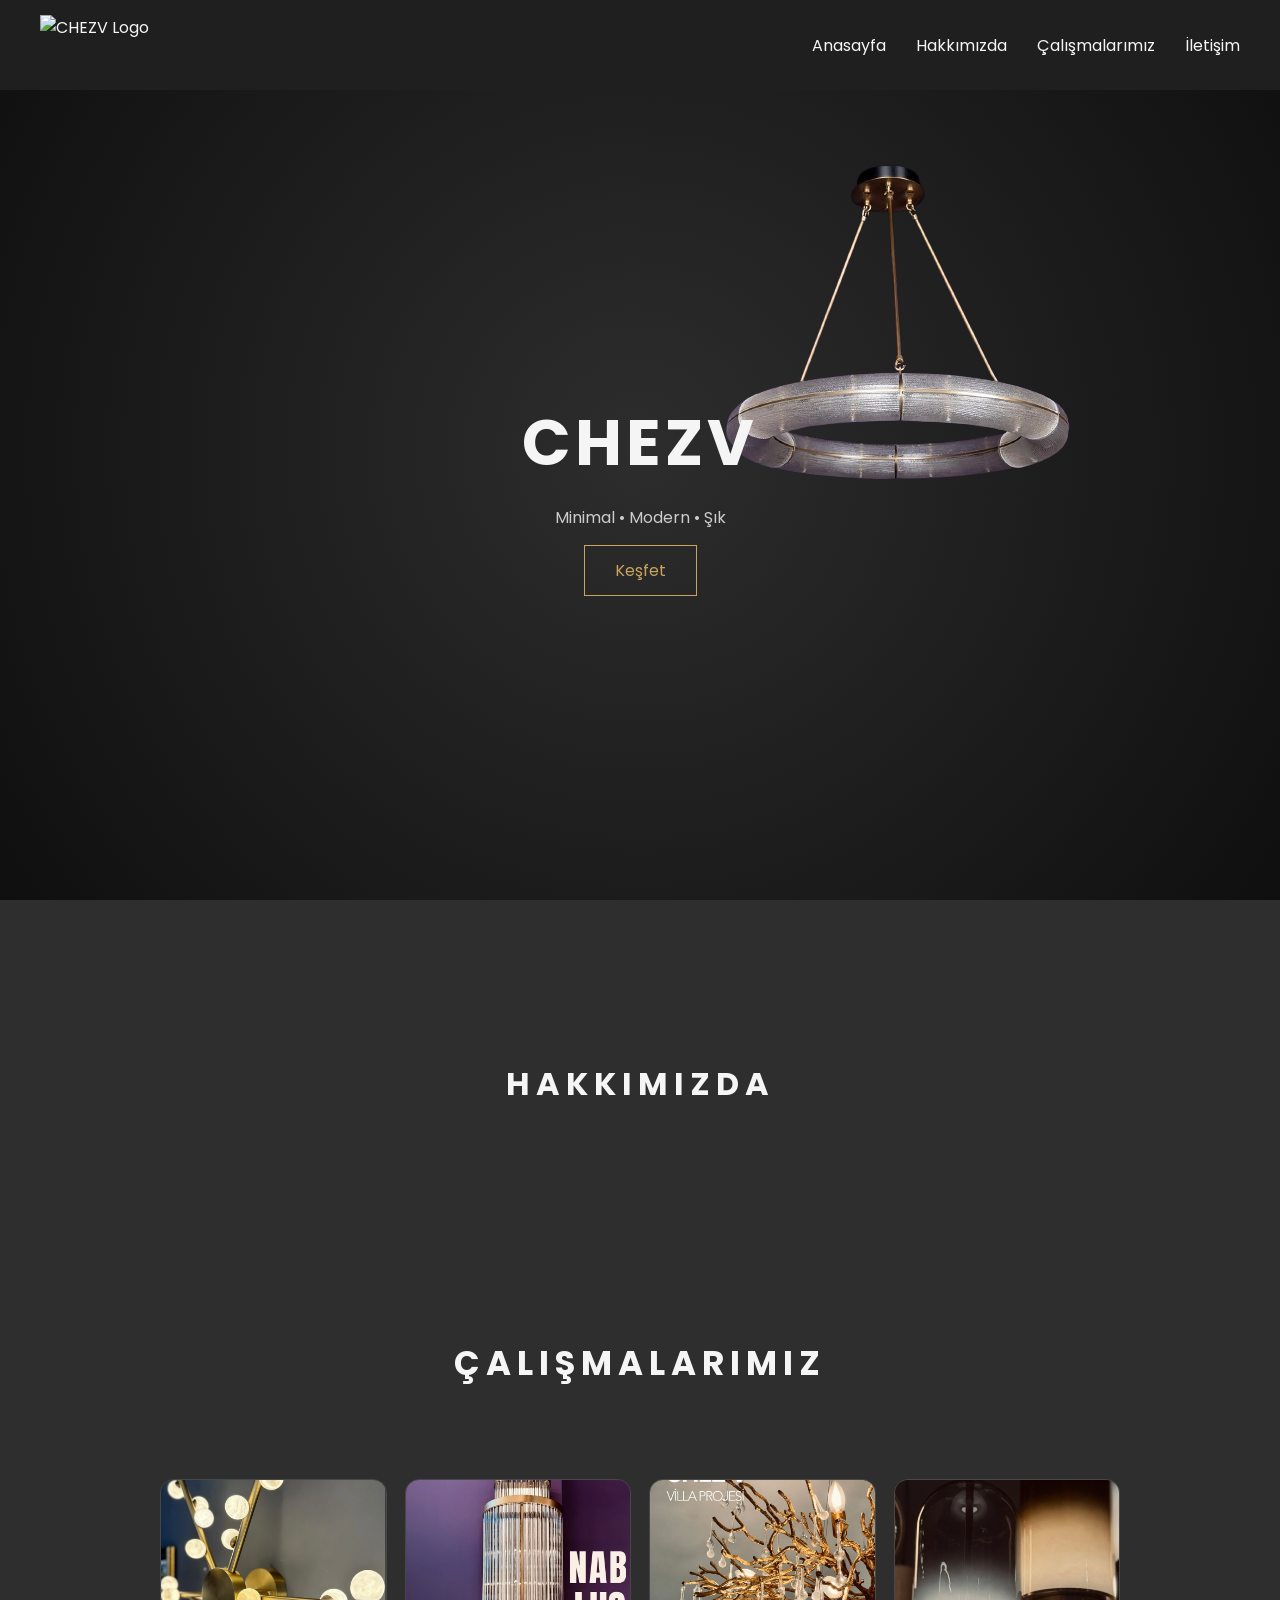
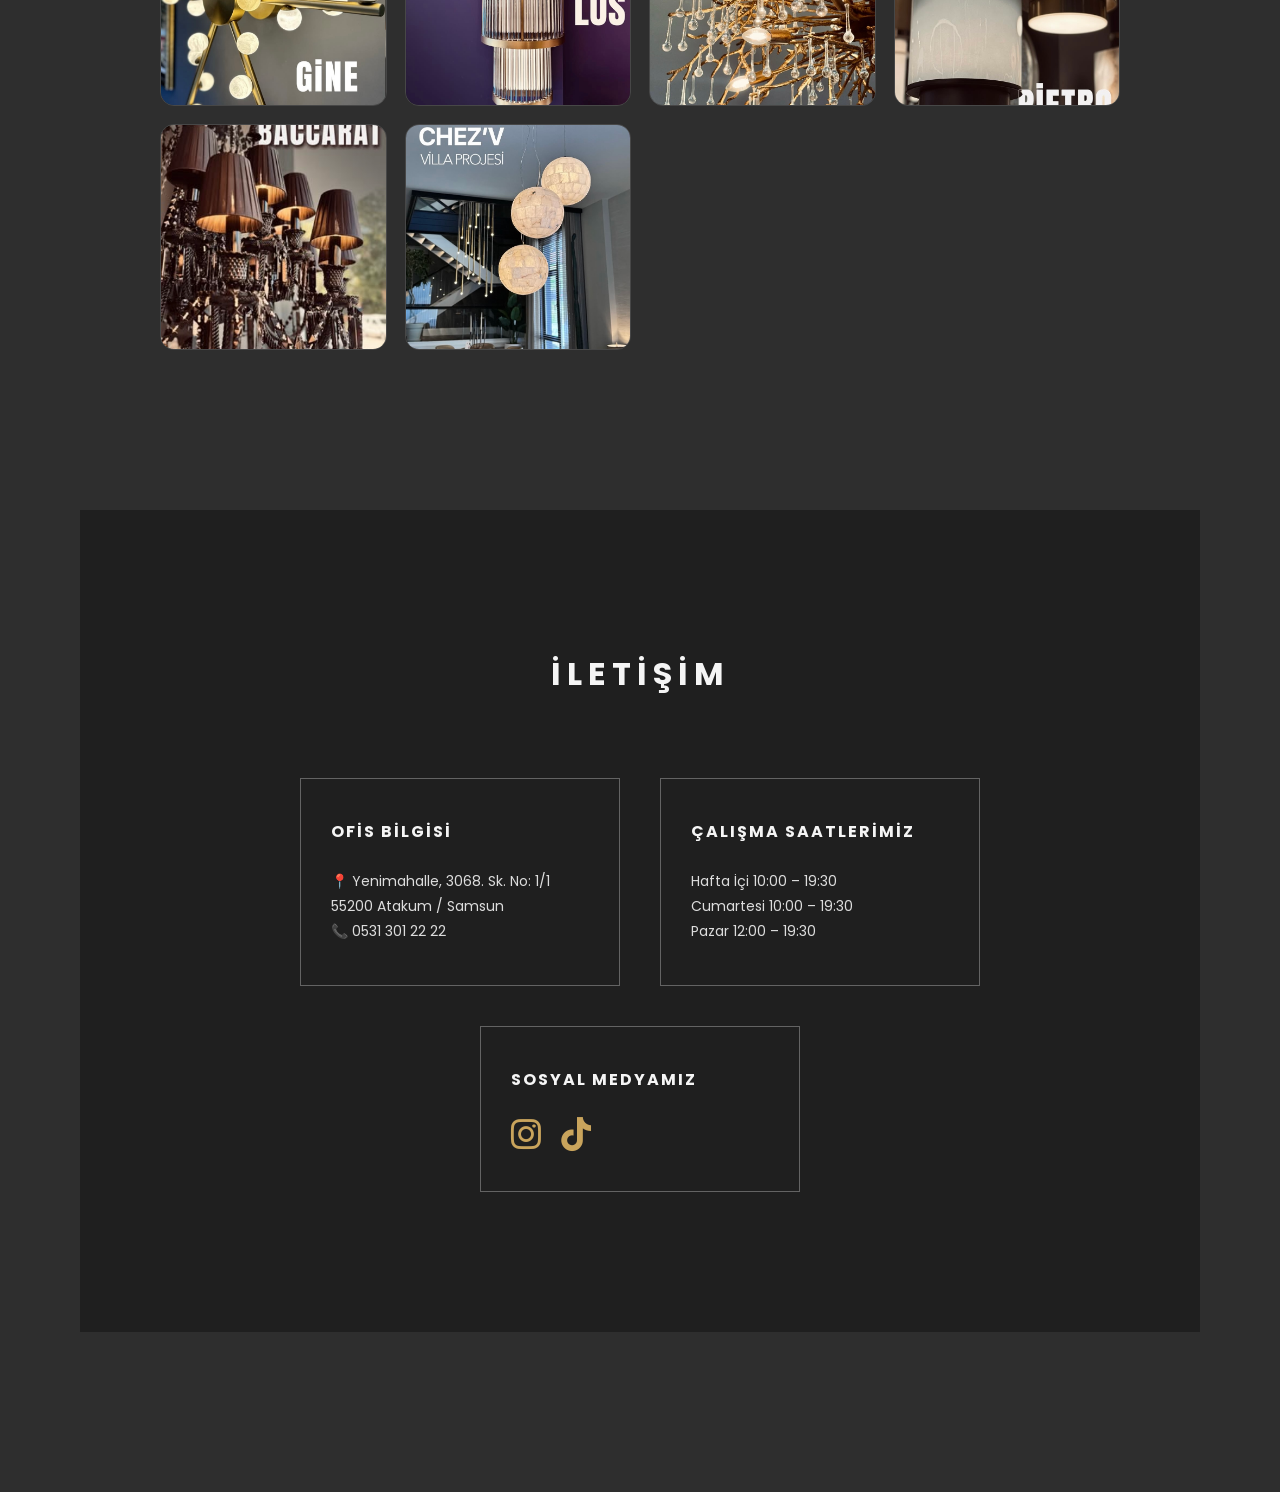
==== index.html @ 944dee90 "Update index.html" ====
<!DOCTYPE html>
<html lang="tr">
<head>
  <meta charset="UTF-8">
  <title>CHEZV</title>
  <meta name="viewport" content="width=device-width, initial-scale=1.0">

  <!-- Font -->
  <link href="https://fonts.googleapis.com/css2?family=Poppins:wght@300;400;600&display=swap" rel="stylesheet">

  <!-- Font Awesome -->
  <link rel="stylesheet"
        href="https://cdnjs.cloudflare.com/ajax/libs/font-awesome/6.5.1/css/all.min.css">

  <!-- CSS -->
 <link rel="stylesheet" href="style.css?v=200">
</head>

<body>

<!-- ✨ PARILTI -->
<div class="sparkles">
  <span></span><span></span><span></span><span></span><span></span>
</div>

<!-- HEADER -->
<header class="header">
  <img src="logo.png" alt="CHEZV Logo" class="logo">

  <nav class="menu">
    <a href="#home">Anasayfa</a>
    <a href="#about">Hakkımızda</a>
    <a href="#products">Çalışmalarımız</a>
    <a href="#contact">İletişim</a>
  </nav>
</header>

<!-- HERO / HOME -->
<section id="home" class="hero">

 
<!-- ✅ AVİZE (SALLANAN) -->
<div class="chandelier-group">

  <div class="hang main">
    <img src="images/avize.png" class="chandelier" alt="Avize Orta">
  </div>

  <div class="hang left">
    <img src="images/avize-sol.png" class="chandelier" alt="Avize Sol">
  </div>

  <div class="hang right">
    <img src="images/avize-sag.png" class="chandelier" alt="Avize Sağ">
  </div>

</div>
  <h1>CHEZV</h1>
  <p>Minimal • Modern • Şık</p>
  <a href="#products" class="btn">Keşfet</a>

</section>

<!-- HAKKIMIZDA -->
<section id="about" class="about-video">
  <h2 class="about-title">HAKKIMIZDA</h2>



<!-- ÇALIŞMALARIMIZ -->
<section id="products" class="products-area">
  <h2 class="products-title">ÇALIŞMALARIMIZ</h2>

  <div class="products-grid">
    <div class="product-item"><img src="images/calısma1.png" alt="Çalışma 1" loading="lazy"></div>
    <div class="product-item"><img src="images/calısma2.png" alt="Çalışma 2" loading="lazy"></div>
    <div class="product-item"><img src="images/calısma3.png" alt="Çalışma 3" loading="lazy"></div>
    <div class="product-item"><img src="images/calısma4.png" alt="Çalışma 4" loading="lazy"></div>
    <div class="product-item"><img src="images/calısma5.png" alt="Çalışma 5" loading="lazy"></div>
    <div class="product-item"><img src="images/calısma6.png" alt="Çalışma 6" loading="lazy"></div>
  </div>
</section>

<!-- LIGHTBOX -->
<div class="lightbox" id="lightbox">
  <span class="lightbox-close">&times;</span>
  <img class="lightbox-img" id="lightboxImg" alt="">
</div>

<!-- İLETİŞİM -->
<section id="contact" class="contact-area">
  <h2 class="contact-title">İLETİŞİM</h2>

  <div class="contact-cards">

    <div class="contact-card">
      <h3>OFİS BİLGİSİ</h3>
      <p>📍 Yenimahalle, 3068. Sk. No: 1/1<br>55200 Atakum / Samsun</p>
      <p>📞 0531 301 22 22</p>
    </div>

    <div class="contact-card">
      <h3>ÇALIŞMA SAATLERİMİZ</h3>
      <p>Hafta İçi 10:00 – 19:30</p>
      <p>Cumartesi 10:00 – 19:30</p>
      <p>Pazar 12:00 – 19:30</p>
    </div>

    <div class="contact-card">
      <h3>SOSYAL MEDYAMIZ</h3>
      <div class="contact-social">
        <i class="fa-brands fa-instagram"></i>
        <i class="fa-brands fa-tiktok"></i>
      </div>
    </div>

  </div>
</section>

<!-- JS -->
<script>
  // Video hover ile ses aç/kapat
  const video = document.getElementById('aboutVideo');
  video.addEventListener('mouseenter', () => video.muted = false);
  video.addEventListener('mouseleave', () => video.muted = true);

  // Lightbox
  const items = document.querySelectorAll('.product-item img');
  const lightbox = document.getElementById('lightbox');
  const lightboxImg = document.getElementById('lightboxImg');
  const closeBtn = document.querySelector('.lightbox-close');

  items.forEach(img => {
    img.addEventListener('click', () => {
      lightbox.classList.add('active');
      lightboxImg.src = img.src;
      lightboxImg.alt = img.alt || "Görsel";
    });
  });

  closeBtn.addEventListener('click', () => {
    lightbox.classList.remove('active');
  });

  // Dışarı tıklayınca kapat
  lightbox.addEventListener('click', (e) => {
    if (e.target === lightbox) lightbox.classList.remove('active');
  });

  // ESC ile kapat
  document.addEventListener('keydown', (e) => {
    if (e.key === 'Escape') lightbox.classList.remove('active');
  });
</script>

</body>
</html>
---- style.css ----
:root{
  --bg:#2e2e2e;
  --bg-dark:#1f1f1f;
  --text:#f5f5f5;
  --gold:#c9a45c;
}

*{
  margin:0;
  padding:0;
  box-sizing:border-box;
  font-family:'Poppins',sans-serif;
}

html,body{
  background:var(--bg);
  color:var(--text);
  overflow-x:hidden;
}

/* ================= HEADER ================= */
header.header{
  position:fixed;
  top:0;
  left:0;
  width:100%;
  height:90px;
  background:var(--bg-dark);
  display:flex;
  align-items:center;
  justify-content:space-between;
  padding:0 40px;
  z-index:1000;
}

/* ✅ LOGO (hem PC hem mobil) */
header.header > img.logo{
  height:60px;         /* PC logo büyük */
  width:auto;
  display:block;
  object-fit:contain;
  flex:0 0 auto;
}

/* ✅ MENU */
header.header > nav.menu{
  display:flex;
  align-items:center;
  gap:30px;            /* SAKIN 300 yapma */
  flex-wrap:nowrap;
  white-space:nowrap;
  flex:1 1 auto;
  justify-content:flex-end;
  min-width:0;         /* kırpılmayı bitirir */
}

header.header > nav.menu a{
  color:var(--text);
  text-decoration:none;
  font-size:16px;
  white-space:nowrap;
}

header.header > nav.menu a:hover{ color:var(--gold); }

/* ================= HERO ================= */
section.hero{
  position:relative;
  height:100vh;
  padding-top:90px; /* header boşluğu */
  display:flex;
  flex-direction:column;
  align-items:center;
  justify-content:center;
  text-align:center;
  background:radial-gradient(circle,#2d2d2d 0%,#0f0f0f 100%);
  overflow:hidden;
  width:100%;
}

section.hero h1{
  font-size:64px;      /* ✅ dev E yok */
  letter-spacing:4px;
  position:relative;
  z-index:5;
}

section.hero p{
  margin:15px 0;
  color:#ccc;
  position:relative;
  z-index:5;
}

.btn{
  border:1px solid var(--gold);
  color:var(--gold);
  padding:12px 30px;
  text-decoration:none;
  transition:.3s;
  display:inline-block;
  position:relative;
  z-index:5;
}

.btn:hover{
  background:var(--gold);
  color:#000;
}

/* ================= AVİZE ================= */
/* GRUP */
.chandelier-group{
  position: absolute;
  top: 60px;
  left: 0;
  width: 100%;
  height: 300px;
  pointer-events: none;
  z-index: 2;
}

/* ORTAK */
.chandelier{
  position: absolute;
  top: 0;
  transform-origin: top center;
  animation: swing 6s ease-in-out infinite;
}

/* ORTA */
.chandelier.main{
  left: 50%;
  transform: translateX(-50%);
  width: clamp(180px, 32vw, 320px);
}

/* SOL */
.chandelier.left{
  left: 10%;
  width: clamp(120px, 22vw, 200px);
  animation-duration: 7s;
  opacity: 0.85;
}

/* SAĞ */
.chandelier.right{
  right: 10%;
  width: clamp(120px, 22vw, 200px);
  animation-duration: 7.5s;
  opacity: 0.85;
}

@keyframes swing{
  0%{ transform: rotate(-1.2deg); }
  50%{ transform: rotate(1.2deg); }
  100%{ transform: rotate(-1.2deg); }
}
/* ================= SPARKLES ================= */
.sparkles{
  position:fixed;
  inset:0;
  pointer-events:none;
  z-index:2;
  width:100%;
}

.sparkles span{
  position:absolute;
  width:8px;
  height:8px;
  background:radial-gradient(circle,#ffd98a 0%,#c9a45c 60%,transparent 70%);
  border-radius:50%;
  box-shadow:0 0 20px rgba(201,164,92,0.8);
  animation:sparkle 4s infinite ease-in-out;
  opacity:0;
}

.sparkles span:nth-child(1){ top:20%; left:15%; }
.sparkles span:nth-child(2){ top:40%; left:70%; animation-delay:1s; }
.sparkles span:nth-child(3){ top:70%; left:30%; animation-delay:2s; }
.sparkles span:nth-child(4){ top:60%; left:85%; animation-delay:3s; }
.sparkles span:nth-child(5){ top:25%; left:50%; animation-delay:4s; }

@keyframes sparkle{
  0%{ opacity:0; transform:scale(.4); }
  50%{ opacity:1; transform:scale(1.3); }
  100%{ opacity:0; transform:scale(.4); }
}

/* ================= HAKKIMIZDA ================= */
.about-video{
  padding:160px 80px;
  text-align:center;
  background:var(--bg);
}

.about-title{
  font-size:32px;
  letter-spacing:6px;
  margin-bottom:70px;
}

.about-video-wrapper video{
  width:100%;
  height:100%;
  object-fit:cover;
}

.video-note{
  position:absolute;
  bottom:18px;
  right:22px;
  font-size:12px;
  color:var(--gold);
}

/* ================= ÇALIŞMALAR ================= */
.products-area{
  padding:160px 80px;
  text-align:center;
  background:var(--bg);
}

.products-title{
  font-size:34px;
  letter-spacing:6px;
  margin-bottom:90px;
}

.products-grid{
  display:grid;
  grid-template-columns:repeat(auto-fit,minmax(300px,1fr));
  gap:40px;
  max-width:1200px;
  margin:auto;
}

.product-item{
  position:relative;
  height:420px;
  border-radius:22px;
  overflow:hidden;
  cursor:pointer;
}

.product-item img{
  width:100%;
  height:100%;
  object-fit:cover;
  transition:.7s ease;
  display:block;
}

.product-item:hover img{ transform:scale(1.1); }

.product-item::after{
  content:"";
  position:absolute;
  inset:0;
  border:2px solid transparent;
  border-radius:22px;
  transition:.4s;
}

.product-item:hover::after{ border-color:var(--gold); }

/* ================= LIGHTBOX ================= */
.lightbox{
  position:fixed;
  inset:0;
  background:rgba(0,0,0,.9);
  display:none;
  align-items:center;
  justify-content:center;
  z-index:999;
}

.lightbox.active{ display:flex; }

.lightbox-img{
  max-width:90%;
  max-height:85%;
  border-radius:14px;
}

.lightbox-close{
  position:absolute;
  top:30px;
  right:40px;
  font-size:42px;
  color:#fff;
  cursor:pointer;
}

/* ================= İLETİŞİM ================= */
.contact-area{
  padding:140px 80px;
  background:var(--bg-dark);
  text-align:center;
}

.contact-title{
  font-size:32px;
  letter-spacing:6px;
  margin-bottom:80px;
}

.contact-cards{
  display:flex;
  justify-content:center;
  gap:40px;
  flex-wrap:wrap;
}

.contact-card{
  border:1px solid rgba(255,255,255,0.3);
  padding:40px 30px;
  width:320px;
  text-align:left;
}

.contact-card h3{
  font-size:16px;
  letter-spacing:2px;
  margin-bottom:25px;
}

.contact-card p{
  font-size:14px;
  line-height:1.8;
  color:#ddd;
}

.contact-social{
  display:flex;
  gap:20px;
  margin-top:20px;
}

.contact-social i{
  font-size:34px;
  color:var(--gold);
  cursor:pointer;
}

/* ================= MOBİL ================= */
@media (max-width:768px){

  html, body{ width:100%; overflow-x:hidden; }

  /* Header mobilde de tek satır kalsın */
  header.header{
    height:76px;
    padding:0 12px;
    gap:10px;
  }

  /* ✅ mobilde logo büyük ama abartısız */
  header.header > img.logo{
    height:52px;
  }

  /* ✅ mobilde 4 link yan yana görünsün:
     sığmıyorsa yana doğru kaydırır (alta düşmez, kırpılmaz) */
  header.header > nav.menu{
    gap:18px;
    justify-content:flex-end;
    overflow-x:auto;
    -webkit-overflow-scrolling:touch;
    scrollbar-width:none;
  }
  header.header > nav.menu::-webkit-scrollbar{ display:none; }

  header.header > nav.menu a{
    font-size:15px;
  }

  /* HERO: dev E yok */
  section.hero{
    padding-top:76px;
  }

  section.hero h1{
    font-size:44px;
    letter-spacing:6px;
    line-height:1.1;
    padding:0 12px;
    white-space:nowrap;
  }

  section.hero p{ padding:0 12px; }

  /* Section paddingleri mobilde taşmasın */
  .about-video,
  .products-area,
  .contact-area{
    padding:100px 16px;
  }

  /* Grid tek sütun */
  .products-grid{
    grid-template-columns:1fr;
  }

  /* İletişim kartları */
  .contact-cards{
    flex-direction:column;
    align-items:center;
  }

  .contact-card{
    width:100%;
    max-width:360px;
    padding:24px 18px;
  }

  img, video{
    max-width:100%;
    height:auto;
    display:block;
  }
}
/* ==== AVIZEGUNES TARZI: URUNLER YAN YANA GRID ==== */
.products-grid{
  display:grid !important;
  grid-template-columns: repeat(4, minmax(0, 1fr)) !important; /* PC: 4 yan yana */
  gap:18px !important;
  max-width:1200px !important;
  margin:0 auto !important;
}

/* Kart sabit boyu kaldır (420px yüzünden kötü duruyor) */
.product-item{
  height:auto !important;
  border-radius:14px !important;
  overflow:hidden !important;
  border:1px solid rgba(255,255,255,0.12) !important;
}

/* Görsel düzeni */
.product-item img{
  width:100% !important;
  aspect-ratio: 1 / 1 !important;  /* avizegunes gibi kare kutular */
  object-fit:cover !important;
  display:block !important;
}

/* Hover hafif zoom kalsın */
.product-item:hover img{ transform:scale(1.06) !important; }

/* Tablet: 3 */
@media (max-width: 1024px){
  .products-grid{ grid-template-columns: repeat(3, minmax(0, 1fr)) !important; }
}

/* Telefon: 2 yan yana */
@media (max-width: 768px){
  .products-grid{ grid-template-columns: repeat(2, minmax(0, 1fr)) !important; }
}

/* Çok küçük telefon: yine 2 ama aralık biraz düşsün */
@media (max-width: 390px){
  .products-grid{ gap:12px !important; }
}
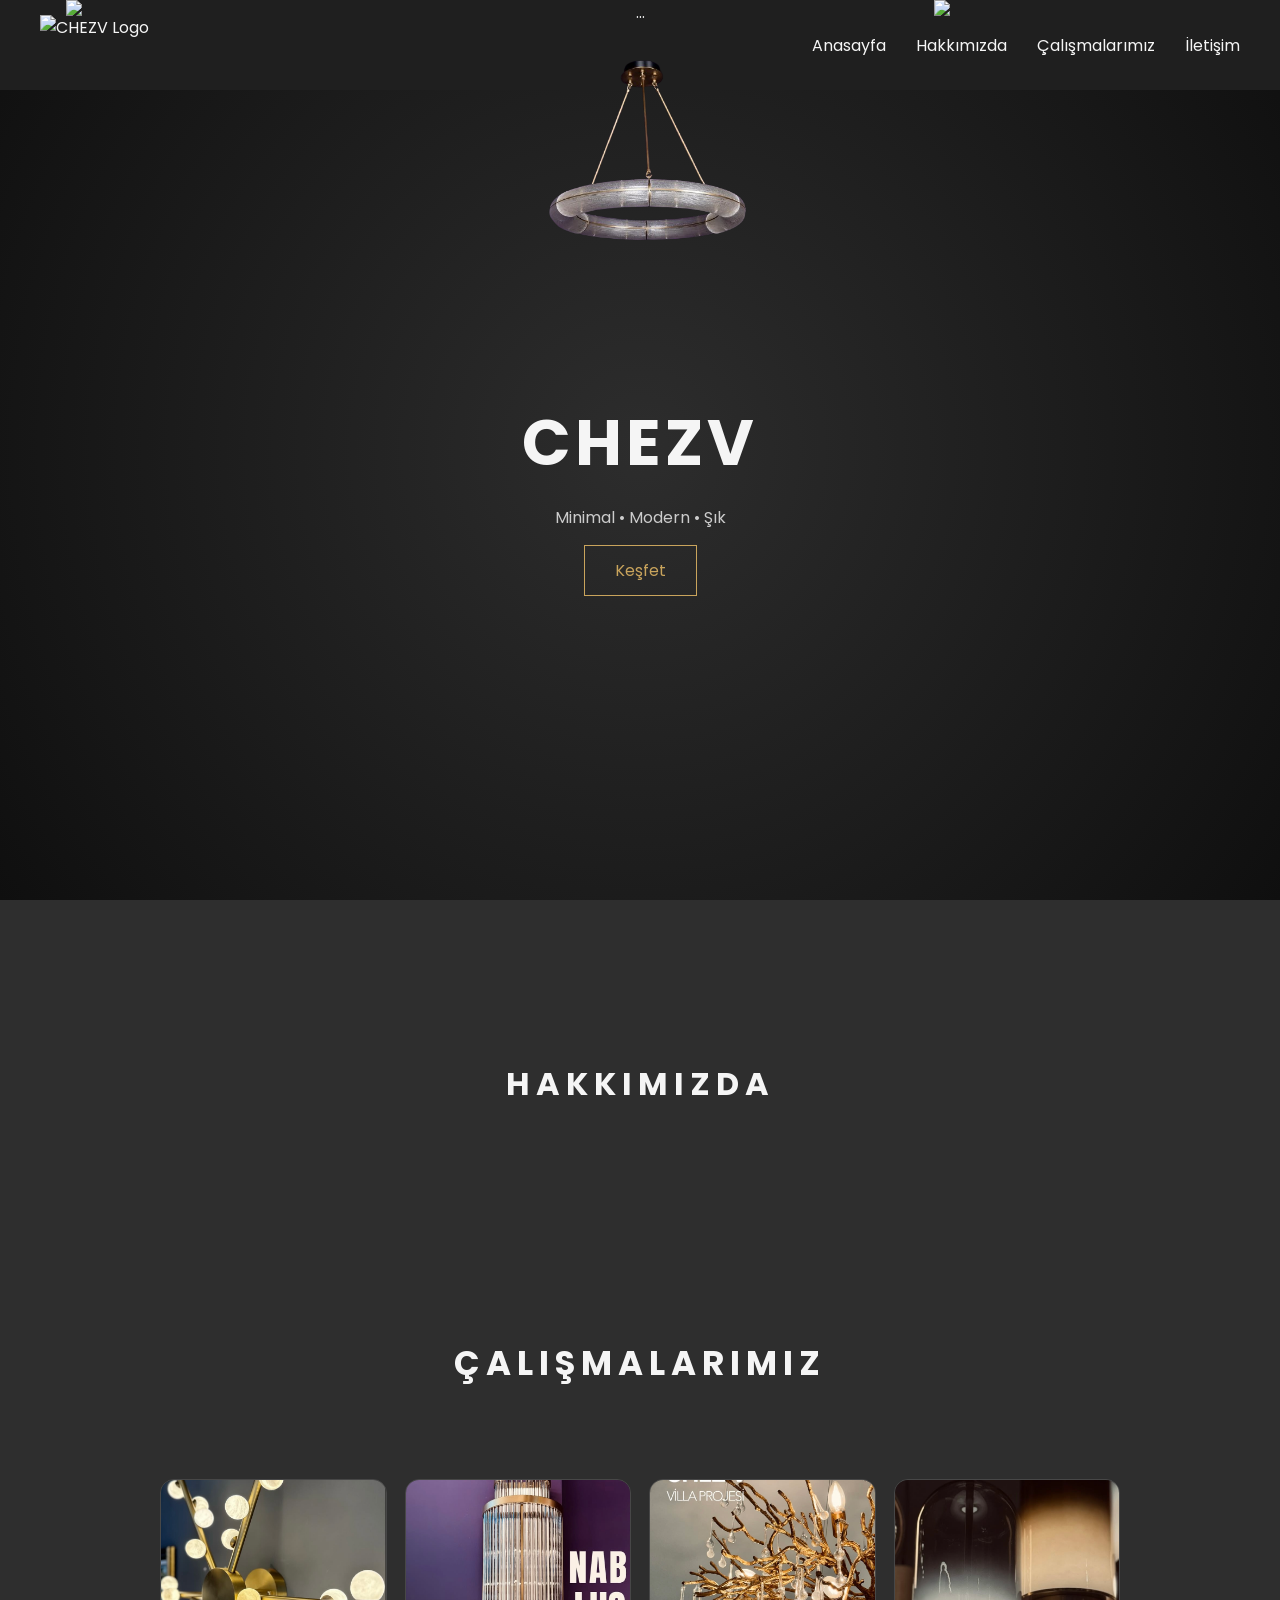
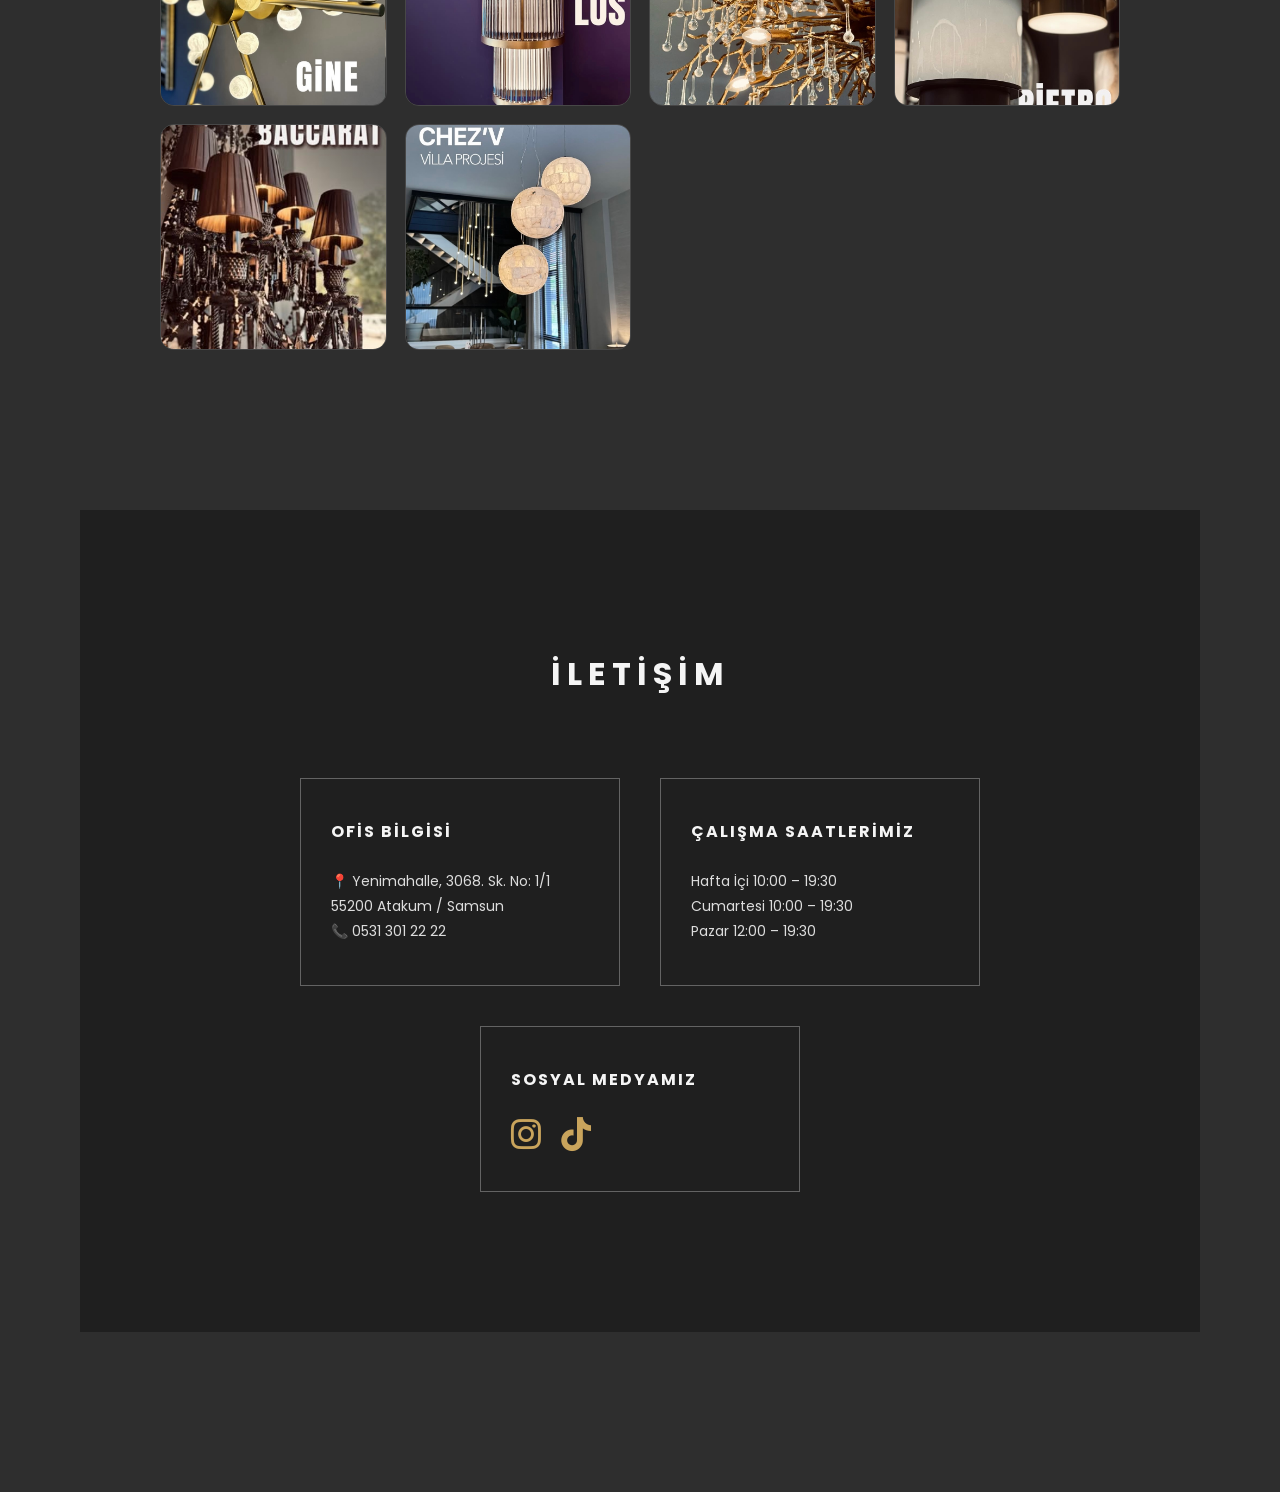
==== commit b411c549: "Update index.html" ====
--- a/index.html
+++ b/index.html
@@ -17,7 +17,10 @@
 </head>
 
 <body>
-
+<body>
+  <div class="chandelier-group">...</div>
+  <!-- geri kalan HER ŞEY -->
+</body>
 <!-- ✨ PARILTI -->
 <div class="sparkles">
   <span></span><span></span><span></span><span></span><span></span>
@@ -38,21 +41,16 @@
 <!-- HERO / HOME -->
 <section id="home" class="hero">
 
- 
-<!-- ✅ AVİZE (SALLANAN) -->
-<div class="chandelier-group">
-
-  <div class="hang main">
-    <img src="images/avize.png" class="chandelier" alt="Avize Orta">
+ <body>
+  <div class="chandelier-group">
+    <div class="hang"><img src="images/avize-sol.png" class="chandelier swing"></div>
+    <div class="hang"><img src="images/avize.png" class="chandelier swing"></div>
+    <div class="hang"><img src="images/avize-sag.png" class="chandelier swing"></div>
   </div>
 
-  <div class="hang left">
-    <img src="images/avize-sol.png" class="chandelier" alt="Avize Sol">
-  </div>
+  <!-- DİĞER TÜM İÇERİKLER -->
+</body>
 
-  <div class="hang right">
-    <img src="images/avize-sag.png" class="chandelier" alt="Avize Sağ">
-  </div>
 
 </div>
   <h1>CHEZV</h1>
--- a/style.css
+++ b/style.css
@@ -108,54 +108,60 @@
   color:#000;
 }
 
-/* ================= AVİZE ================= */
-/* GRUP */
+/* ================= AVİZE (GERÇEKTEN SABİT + TAVANA DAYALI) ================= */
+
+html, body{
+  margin: 0;
+  padding: 0;
+}
+
+/* AVİZE GRUBU – SABİT */
 .chandelier-group{
-  position: absolute;
-  top: 60px;
-  left: 0;
+  position: fixed !important;   /* 🔒 SCROLL'DA KIPIRDAMAZ */
+  top: 0 !important;            /* 🔒 GERÇEK TAVAN */
+  left: 0 !important;
+  width: 100vw !important;
+  display: flex !important;
+  justify-content: center !important;
+  align-items: flex-start !important;
+  gap: clamp(80px, 12vw, 220px);
+  pointer-events: none;
+  z-index: 999999;
+}
+
+/* HER AVİZE */
+.chandelier-group > .hang{
+  flex: 0 0 auto;
+  width: clamp(200px, 22vw, 280px);
+}
+
+/* GÖRSEL */
+.chandelier{
+  display: block;
   width: 100%;
-  height: 300px;
-  pointer-events: none;
-  z-index: 2;
-}
-
-/* ORTAK */
-.chandelier{
-  position: absolute;
-  top: 0;
+  height: auto;
+  object-fit: contain;
   transform-origin: top center;
-  animation: swing 6s ease-in-out infinite;
-}
-
-/* ORTA */
-.chandelier.main{
-  left: 50%;
-  transform: translateX(-50%);
-  width: clamp(180px, 32vw, 320px);
-}
-
-/* SOL */
-.chandelier.left{
-  left: 10%;
-  width: clamp(120px, 22vw, 200px);
-  animation-duration: 7s;
-  opacity: 0.85;
-}
-
-/* SAĞ */
-.chandelier.right{
-  right: 10%;
-  width: clamp(120px, 22vw, 200px);
-  animation-duration: 7.5s;
-  opacity: 0.85;
-}
-
+}
+
+/* SALLANMA */
+.swing{
+  animation: swing 8s ease-in-out infinite;
+  will-change: transform;
+}
+
+/* FARKLI RİTİMLER */
+.hang:nth-child(1) .swing{ animation-duration: 9s; }
+.hang:nth-child(2) .swing{ animation-duration: 8s; }
+.hang:nth-child(3) .swing{ animation-duration: 9.5s; }
+
+/* SADECE ANİMASYON */
 @keyframes swing{
-  0%{ transform: rotate(-1.2deg); }
-  50%{ transform: rotate(1.2deg); }
-  100%{ transform: rotate(-1.2deg); }
-}
+  0%{ transform: rotate(-1.4deg); }
+  50%{ transform: rotate(1.4deg); }
+  100%{ transform: rotate(-1.4deg); }
+}
+
 /* ================= SPARKLES ================= */
 .sparkles{
   position:fixed;
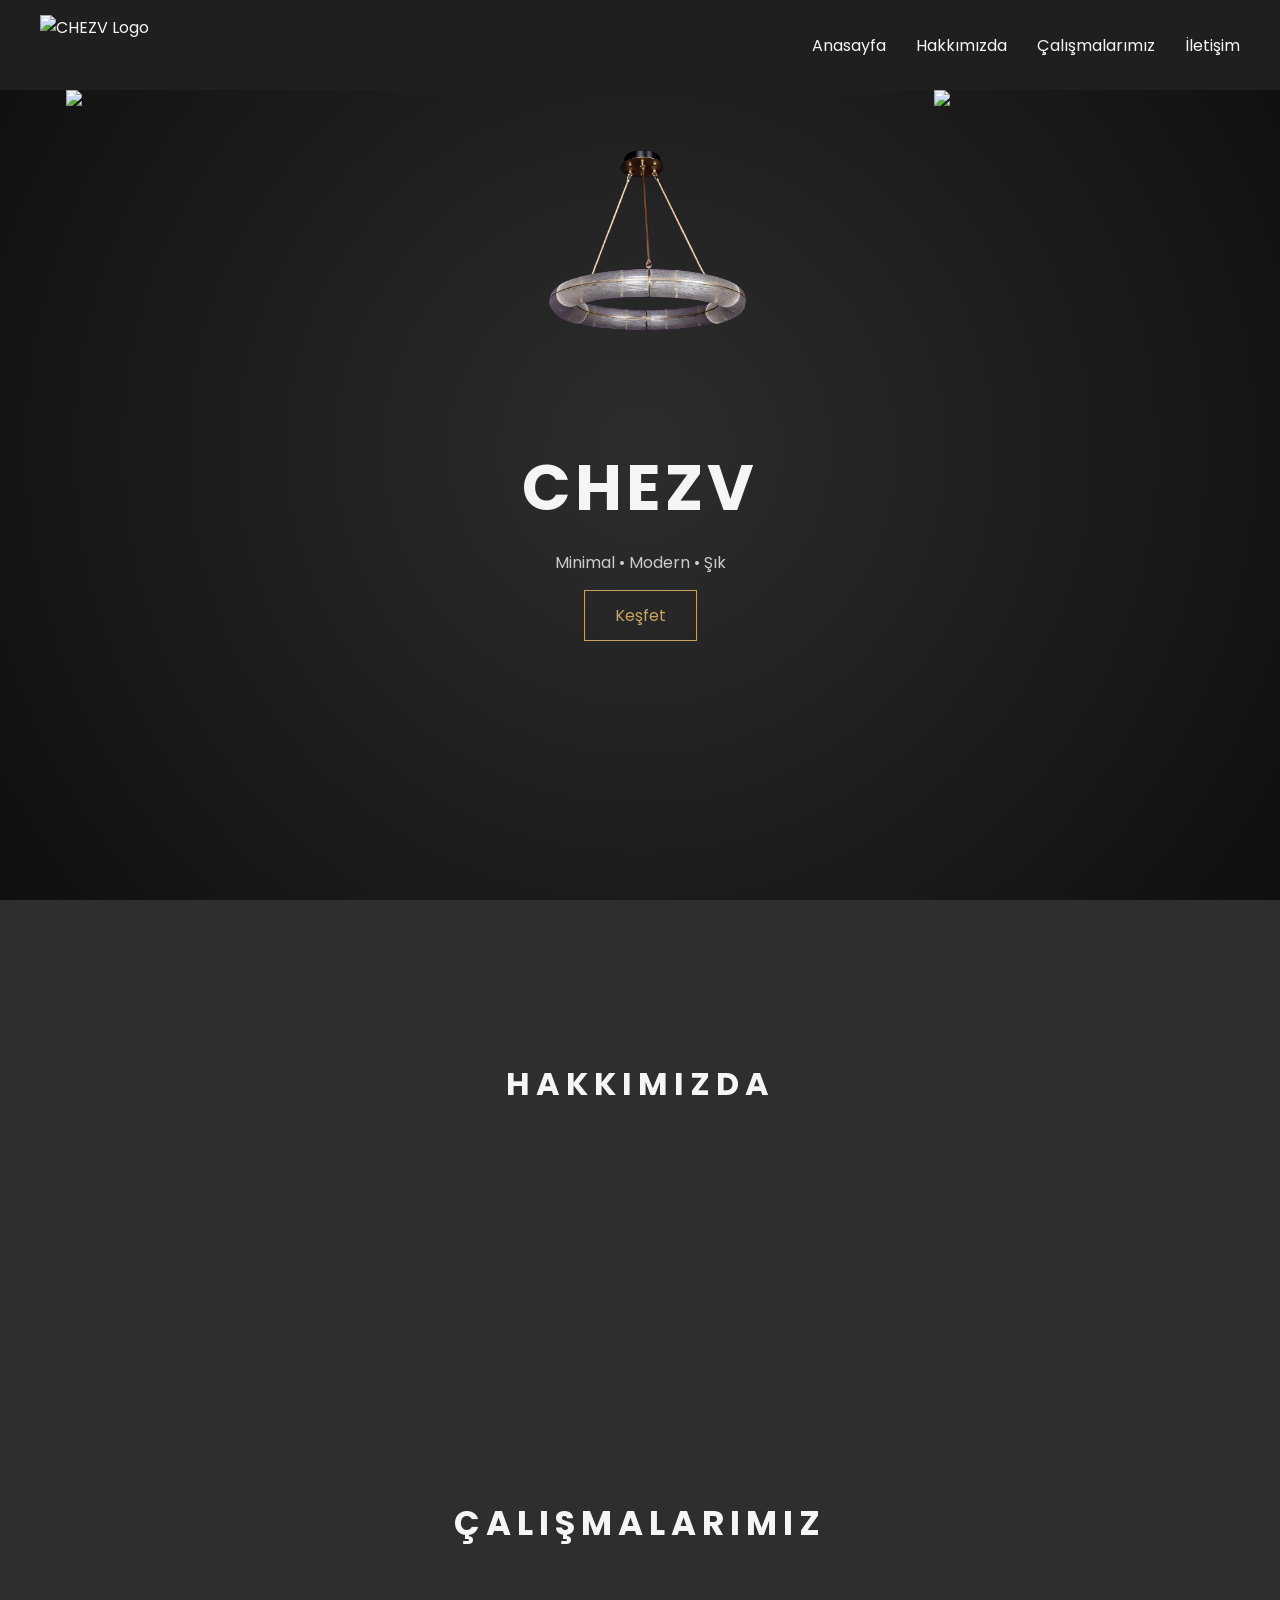
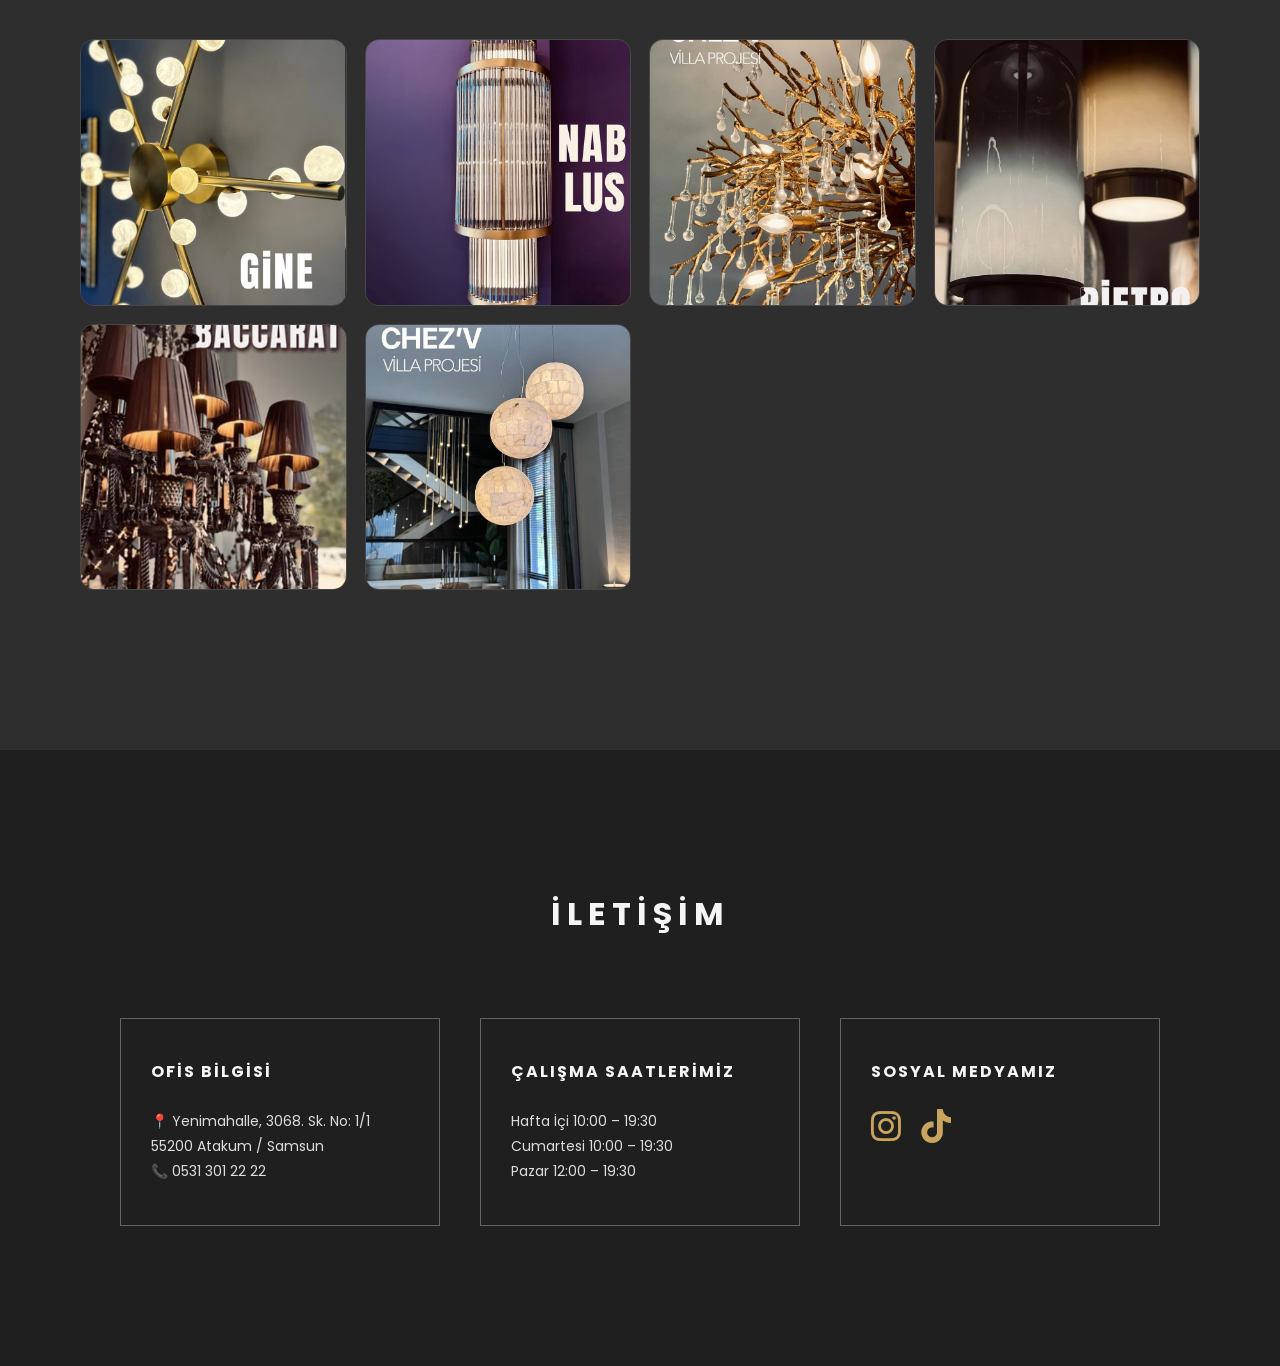
==== commit 063052fc: "Update index.html" ====
--- a/index.html
+++ b/index.html
@@ -13,143 +13,98 @@
         href="https://cdnjs.cloudflare.com/ajax/libs/font-awesome/6.5.1/css/all.min.css">
 
   <!-- CSS -->
- <link rel="stylesheet" href="style.css?v=200">
+  <link rel="stylesheet" href="style.css?v=300">
 </head>
 
-<body>
-<body>
-  <div class="chandelier-group">...</div>
-  <!-- geri kalan HER ŞEY -->
-</body>
-<!-- ✨ PARILTI -->
-<div class="sparkles">
-  <span></span><span></span><span></span><span></span><span></span>
-</div>
 
-<!-- HEADER -->
-<header class="header">
-  <img src="logo.png" alt="CHEZV Logo" class="logo">
-
-  <nav class="menu">
-    <a href="#home">Anasayfa</a>
-    <a href="#about">Hakkımızda</a>
-    <a href="#products">Çalışmalarımız</a>
-    <a href="#contact">İletişim</a>
-  </nav>
-</header>
-
-<!-- HERO / HOME -->
-<section id="home" class="hero">
-
- <body>
   <div class="chandelier-group">
     <div class="hang"><img src="images/avize-sol.png" class="chandelier swing"></div>
     <div class="hang"><img src="images/avize.png" class="chandelier swing"></div>
     <div class="hang"><img src="images/avize-sag.png" class="chandelier swing"></div>
   </div>
 
-  <!-- DİĞER TÜM İÇERİKLER -->
-</body>
+  <!-- sayfanın geri kalanı -->
+<body>
 
+  <!-- 🔒 SABİT AVİZE -->
+  <div class="chandelier-group">
+    <div class="hang"><img src="images/avize-sol.png" class="chandelier swing" alt=""></div>
+    <div class="hang"><img src="images/avize.png" class="chandelier swing" alt=""></div>
+    <div class="hang"><img src="images/avize-sag.png" class="chandelier swing" alt=""></div>
+  </div>
 
-</div>
-  <h1>CHEZV</h1>
-  <p>Minimal • Modern • Şık</p>
-  <a href="#products" class="btn">Keşfet</a>
+  <!-- ✨ PARILTI -->
+  <div class="sparkles">
+    <span></span><span></span><span></span><span></span><span></span>
+  </div>
 
-</section>
+  <!-- HEADER -->
+  <header class="header">
+    <img src="logo.png" alt="CHEZV Logo" class="logo">
 
-<!-- HAKKIMIZDA -->
-<section id="about" class="about-video">
-  <h2 class="about-title">HAKKIMIZDA</h2>
+    <nav class="menu">
+      <a href="#home">Anasayfa</a>
+      <a href="#about">Hakkımızda</a>
+      <a href="#products">Çalışmalarımız</a>
+      <a href="#contact">İletişim</a>
+    </nav>
+  </header>
 
+  <!-- HERO -->
+  <section id="home" class="hero">
+    <h1>CHEZV</h1>
+    <p>Minimal • Modern • Şık</p>
+    <a href="#products" class="btn">Keşfet</a>
+  </section>
 
+  <!-- HAKKIMIZDA -->
+  <section id="about" class="about-video">
+    <h2 class="about-title">HAKKIMIZDA</h2>
+  </section>
 
-<!-- ÇALIŞMALARIMIZ -->
-<section id="products" class="products-area">
-  <h2 class="products-title">ÇALIŞMALARIMIZ</h2>
+  <!-- ÇALIŞMALARIMIZ -->
+  <section id="products" class="products-area">
+    <h2 class="products-title">ÇALIŞMALARIMIZ</h2>
 
-  <div class="products-grid">
-    <div class="product-item"><img src="images/calısma1.png" alt="Çalışma 1" loading="lazy"></div>
-    <div class="product-item"><img src="images/calısma2.png" alt="Çalışma 2" loading="lazy"></div>
-    <div class="product-item"><img src="images/calısma3.png" alt="Çalışma 3" loading="lazy"></div>
-    <div class="product-item"><img src="images/calısma4.png" alt="Çalışma 4" loading="lazy"></div>
-    <div class="product-item"><img src="images/calısma5.png" alt="Çalışma 5" loading="lazy"></div>
-    <div class="product-item"><img src="images/calısma6.png" alt="Çalışma 6" loading="lazy"></div>
-  </div>
-</section>
+    <div class="products-grid">
+      <div class="product-item"><img src="images/calısma1.png" alt=""></div>
+      <div class="product-item"><img src="images/calısma2.png" alt=""></div>
+      <div class="product-item"><img src="images/calısma3.png" alt=""></div>
+      <div class="product-item"><img src="images/calısma4.png" alt=""></div>
+      <div class="product-item"><img src="images/calısma5.png" alt=""></div>
+      <div class="product-item"><img src="images/calısma6.png" alt=""></div>
+    </div>
+  </section>
 
-<!-- LIGHTBOX -->
-<div class="lightbox" id="lightbox">
-  <span class="lightbox-close">&times;</span>
-  <img class="lightbox-img" id="lightboxImg" alt="">
-</div>
+  <!-- İLETİŞİM -->
+  <section id="contact" class="contact-area">
+    <h2 class="contact-title">İLETİŞİM</h2>
 
-<!-- İLETİŞİM -->
-<section id="contact" class="contact-area">
-  <h2 class="contact-title">İLETİŞİM</h2>
+    <div class="contact-cards">
 
-  <div class="contact-cards">
+      <div class="contact-card">
+        <h3>OFİS BİLGİSİ</h3>
+        <p>📍 Yenimahalle, 3068. Sk. No: 1/1<br>55200 Atakum / Samsun</p>
+        <p>📞 0531 301 22 22</p>
+      </div>
 
-    <div class="contact-card">
-      <h3>OFİS BİLGİSİ</h3>
-      <p>📍 Yenimahalle, 3068. Sk. No: 1/1<br>55200 Atakum / Samsun</p>
-      <p>📞 0531 301 22 22</p>
+      <div class="contact-card">
+        <h3>ÇALIŞMA SAATLERİMİZ</h3>
+        <p>Hafta İçi 10:00 – 19:30</p>
+        <p>Cumartesi 10:00 – 19:30</p>
+        <p>Pazar 12:00 – 19:30</p>
+      </div>
+
+      <div class="contact-card">
+        <h3>SOSYAL MEDYAMIZ</h3>
+        <div class="contact-social">
+          <i class="fa-brands fa-instagram"></i>
+          <i class="fa-brands fa-tiktok"></i>
+        </div>
+      </div>
+
     </div>
-
-    <div class="contact-card">
-      <h3>ÇALIŞMA SAATLERİMİZ</h3>
-      <p>Hafta İçi 10:00 – 19:30</p>
-      <p>Cumartesi 10:00 – 19:30</p>
-      <p>Pazar 12:00 – 19:30</p>
-    </div>
-
-    <div class="contact-card">
-      <h3>SOSYAL MEDYAMIZ</h3>
-      <div class="contact-social">
-        <i class="fa-brands fa-instagram"></i>
-        <i class="fa-brands fa-tiktok"></i>
-      </div>
-    </div>
-
-  </div>
-</section>
-
-<!-- JS -->
-<script>
-  // Video hover ile ses aç/kapat
-  const video = document.getElementById('aboutVideo');
-  video.addEventListener('mouseenter', () => video.muted = false);
-  video.addEventListener('mouseleave', () => video.muted = true);
-
-  // Lightbox
-  const items = document.querySelectorAll('.product-item img');
-  const lightbox = document.getElementById('lightbox');
-  const lightboxImg = document.getElementById('lightboxImg');
-  const closeBtn = document.querySelector('.lightbox-close');
-
-  items.forEach(img => {
-    img.addEventListener('click', () => {
-      lightbox.classList.add('active');
-      lightboxImg.src = img.src;
-      lightboxImg.alt = img.alt || "Görsel";
-    });
-  });
-
-  closeBtn.addEventListener('click', () => {
-    lightbox.classList.remove('active');
-  });
-
-  // Dışarı tıklayınca kapat
-  lightbox.addEventListener('click', (e) => {
-    if (e.target === lightbox) lightbox.classList.remove('active');
-  });
-
-  // ESC ile kapat
-  document.addEventListener('keydown', (e) => {
-    if (e.key === 'Escape') lightbox.classList.remove('active');
-  });
-</script>
+  </section>
 
 </body>
 </html>
--- a/style.css
+++ b/style.css
@@ -12,7 +12,10 @@
   font-family:'Poppins',sans-serif;
 }
 
+/* ✅ Body margin/padding sıfır + yatay taşma yok */
 html,body{
+  margin:0;
+  padding:0;
   background:var(--bg);
   color:var(--text);
   overflow-x:hidden;
@@ -46,12 +49,12 @@
 header.header > nav.menu{
   display:flex;
   align-items:center;
-  gap:30px;            /* SAKIN 300 yapma */
+  gap:30px;
   flex-wrap:nowrap;
   white-space:nowrap;
   flex:1 1 auto;
   justify-content:flex-end;
-  min-width:0;         /* kırpılmayı bitirir */
+  min-width:0;
 }
 
 header.header > nav.menu a{
@@ -67,7 +70,10 @@
 section.hero{
   position:relative;
   height:100vh;
-  padding-top:90px; /* header boşluğu */
+
+  /* ✅ Header (90px) + Avize alanı (~90px) = 180px */
+  padding-top:180px;
+
   display:flex;
   flex-direction:column;
   align-items:center;
@@ -79,7 +85,7 @@
 }
 
 section.hero h1{
-  font-size:64px;      /* ✅ dev E yok */
+  font-size:64px;
   letter-spacing:4px;
   position:relative;
   z-index:5;
@@ -108,66 +114,67 @@
   color:#000;
 }
 
-/* ================= AVİZE (GERÇEKTEN SABİT + TAVANA DAYALI) ================= */
-
-html, body{
-  margin: 0;
-  padding: 0;
-}
-
-/* AVİZE GRUBU – SABİT */
+/* ================= AVİZE (SABİT + HEADER'IN ALTINDA) ================= */
+/* ✅ Avizeler sabit kalsın, scroll'da hareket etmesin
+   ✅ Header ile çakışmasın diye top:90px (header yüksekliği) */
+
 .chandelier-group{
-  position: fixed !important;   /* 🔒 SCROLL'DA KIPIRDAMAZ */
-  top: 0 !important;            /* 🔒 GERÇEK TAVAN */
-  left: 0 !important;
-  width: 100vw !important;
-  display: flex !important;
-  justify-content: center !important;
-  align-items: flex-start !important;
-  gap: clamp(80px, 12vw, 220px);
-  pointer-events: none;
-  z-index: 999999;
+  position:fixed !important;
+  top:90px !important;                 /* ✅ tavana değil, header ALTINA */
+  left:0 !important;
+  width:100vw !important;
+
+  display:flex !important;
+  flex-direction:row !important;
+  flex-wrap:nowrap !important;
+  justify-content:center !important;
+  align-items:flex-start !important;
+
+  gap:clamp(80px, 12vw, 220px);
+  pointer-events:none;
+  z-index:999999;
 }
 
 /* HER AVİZE */
 .chandelier-group > .hang{
-  flex: 0 0 auto;
-  width: clamp(200px, 22vw, 280px);
+  flex:0 0 auto;
+  width:clamp(200px, 22vw, 280px);
 }
 
 /* GÖRSEL */
 .chandelier{
-  display: block;
-  width: 100%;
-  height: auto;
-  object-fit: contain;
-  transform-origin: top center;
+  display:block;
+  width:100%;
+  height:auto;
+  object-fit:contain;
+  transform-origin:top center;
 }
 
 /* SALLANMA */
 .swing{
-  animation: swing 8s ease-in-out infinite;
-  will-change: transform;
+  animation:swing 8s ease-in-out infinite;
+  will-change:transform;
 }
 
 /* FARKLI RİTİMLER */
-.hang:nth-child(1) .swing{ animation-duration: 9s; }
-.hang:nth-child(2) .swing{ animation-duration: 8s; }
-.hang:nth-child(3) .swing{ animation-duration: 9.5s; }
+.hang:nth-child(1) .swing{ animation-duration:9s; }
+.hang:nth-child(2) .swing{ animation-duration:8s; }
+.hang:nth-child(3) .swing{ animation-duration:9.5s; }
 
 /* SADECE ANİMASYON */
 @keyframes swing{
-  0%{ transform: rotate(-1.4deg); }
-  50%{ transform: rotate(1.4deg); }
-  100%{ transform: rotate(-1.4deg); }
+  0%{ transform:rotate(-1.4deg); }
+  50%{ transform:rotate(1.4deg); }
+  100%{ transform:rotate(-1.4deg); }
 }
 
 /* ================= SPARKLES ================= */
+/* ✅ Sparkles fixed kalsın ama avizeyi etkilemesin (optik kayma azalır) */
 .sparkles{
   position:fixed;
   inset:0;
   pointer-events:none;
-  z-index:2;
+  z-index:1;         /* ✅ avizeden ve içerikten daha altta */
   width:100%;
 }
 
@@ -234,6 +241,7 @@
   margin-bottom:90px;
 }
 
+/* (Bu grid aşağıda Avizegunes tarzı ile override ediliyor) */
 .products-grid{
   display:grid;
   grid-template-columns:repeat(auto-fit,minmax(300px,1fr));
@@ -355,20 +363,16 @@
 
   html, body{ width:100%; overflow-x:hidden; }
 
-  /* Header mobilde de tek satır kalsın */
   header.header{
     height:76px;
     padding:0 12px;
     gap:10px;
   }
 
-  /* ✅ mobilde logo büyük ama abartısız */
   header.header > img.logo{
     height:52px;
   }
 
-  /* ✅ mobilde 4 link yan yana görünsün:
-     sığmıyorsa yana doğru kaydırır (alta düşmez, kırpılmaz) */
   header.header > nav.menu{
     gap:18px;
     justify-content:flex-end;
@@ -382,9 +386,10 @@
     font-size:15px;
   }
 
-  /* HERO: dev E yok */
+  /* ✅ Mobilde header 76px, avize de header altında:
+     hero boşluğu biraz daha az ama yeterli */
   section.hero{
-    padding-top:76px;
+    padding-top:160px; /* 76 header + ~84 avize */
   }
 
   section.hero h1{
@@ -397,19 +402,16 @@
 
   section.hero p{ padding:0 12px; }
 
-  /* Section paddingleri mobilde taşmasın */
   .about-video,
   .products-area,
   .contact-area{
     padding:100px 16px;
   }
 
-  /* Grid tek sütun */
   .products-grid{
     grid-template-columns:1fr;
   }
 
-  /* İletişim kartları */
   .contact-cards{
     flex-direction:column;
     align-items:center;
@@ -426,17 +428,22 @@
     height:auto;
     display:block;
   }
-}
+
+  /* ✅ Mobil header yüksekliği değiştiği için avizeyi de aşağı al */
+  .chandelier-group{
+    top:76px !important;
+  }
+}
+
 /* ==== AVIZEGUNES TARZI: URUNLER YAN YANA GRID ==== */
 .products-grid{
   display:grid !important;
-  grid-template-columns: repeat(4, minmax(0, 1fr)) !important; /* PC: 4 yan yana */
+  grid-template-columns: repeat(4, minmax(0, 1fr)) !important;
   gap:18px !important;
   max-width:1200px !important;
   margin:0 auto !important;
 }
 
-/* Kart sabit boyu kaldır (420px yüzünden kötü duruyor) */
 .product-item{
   height:auto !important;
   border-radius:14px !important;
@@ -444,28 +451,23 @@
   border:1px solid rgba(255,255,255,0.12) !important;
 }
 
-/* Görsel düzeni */
 .product-item img{
   width:100% !important;
-  aspect-ratio: 1 / 1 !important;  /* avizegunes gibi kare kutular */
+  aspect-ratio: 1 / 1 !important;
   object-fit:cover !important;
   display:block !important;
 }
 
-/* Hover hafif zoom kalsın */
 .product-item:hover img{ transform:scale(1.06) !important; }
 
-/* Tablet: 3 */
 @media (max-width: 1024px){
   .products-grid{ grid-template-columns: repeat(3, minmax(0, 1fr)) !important; }
 }
 
-/* Telefon: 2 yan yana */
 @media (max-width: 768px){
   .products-grid{ grid-template-columns: repeat(2, minmax(0, 1fr)) !important; }
 }
 
-/* Çok küçük telefon: yine 2 ama aralık biraz düşsün */
 @media (max-width: 390px){
   .products-grid{ gap:12px !important; }
 }
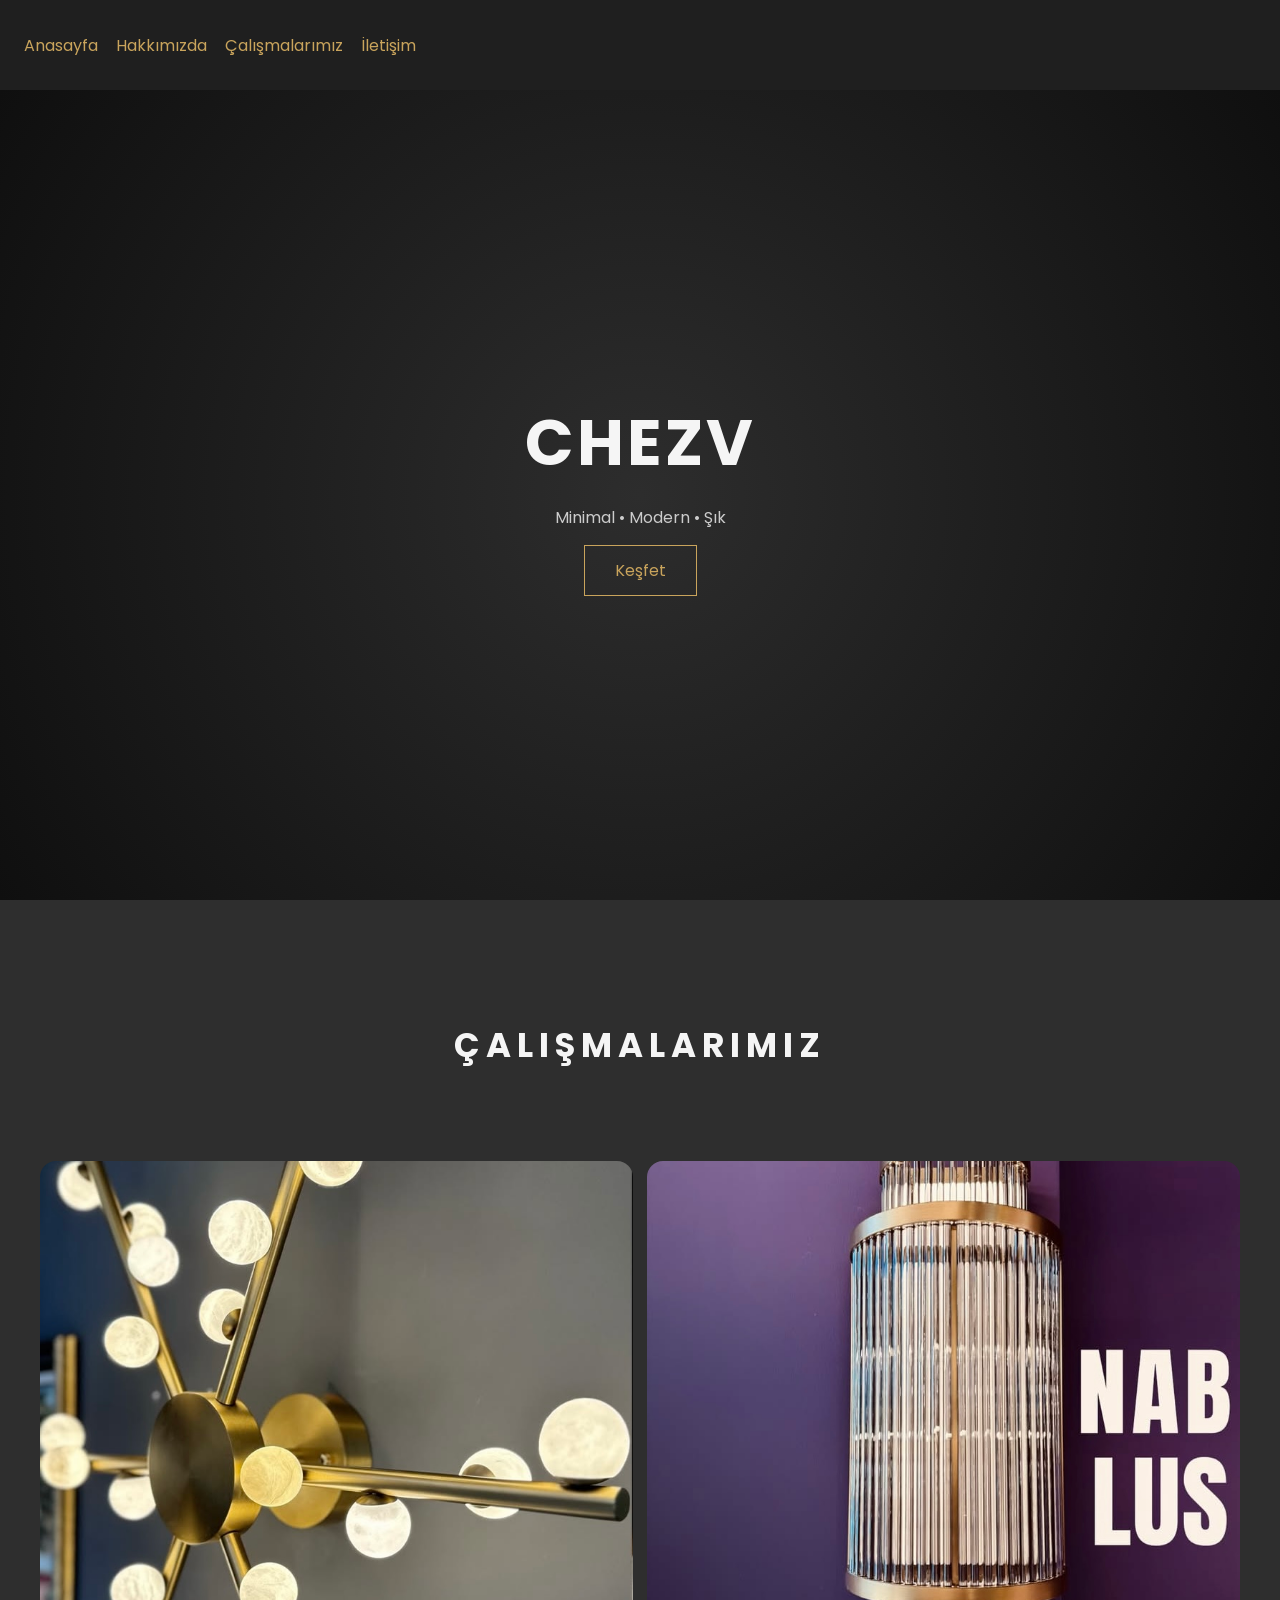
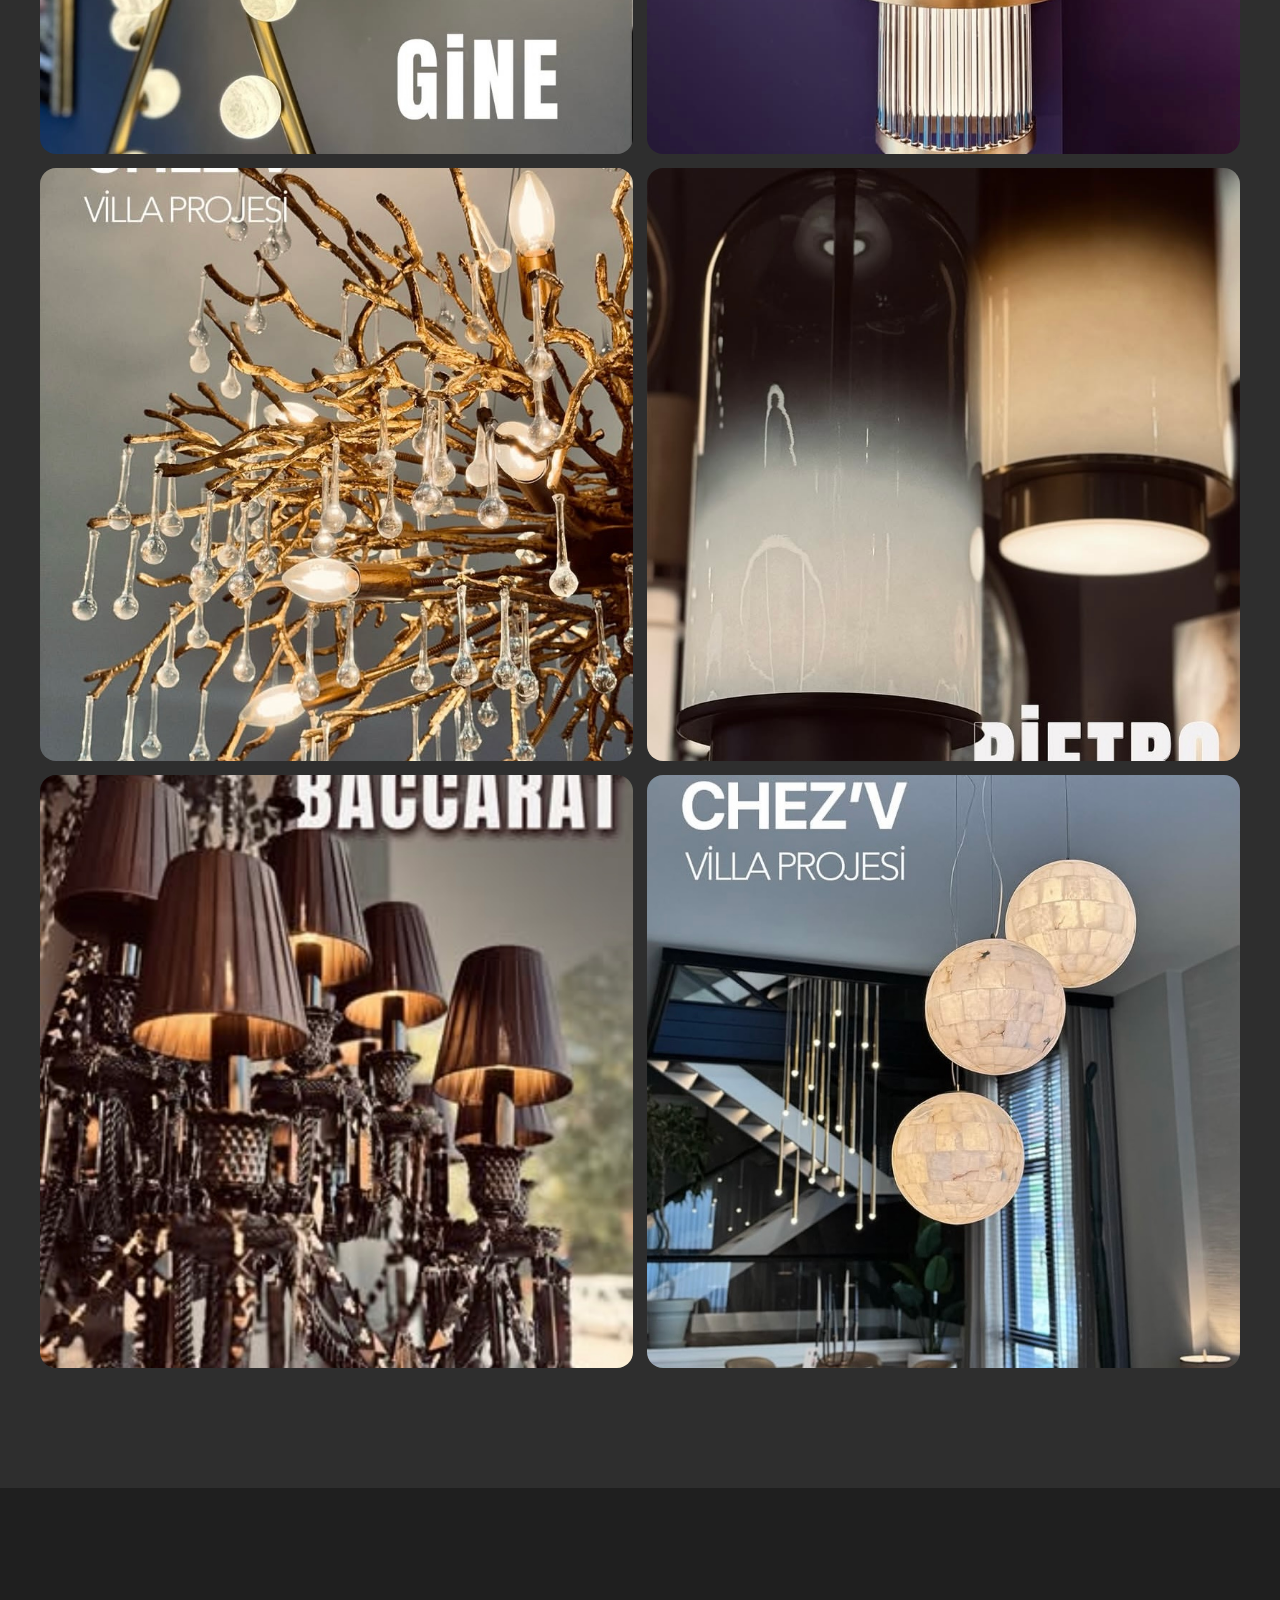
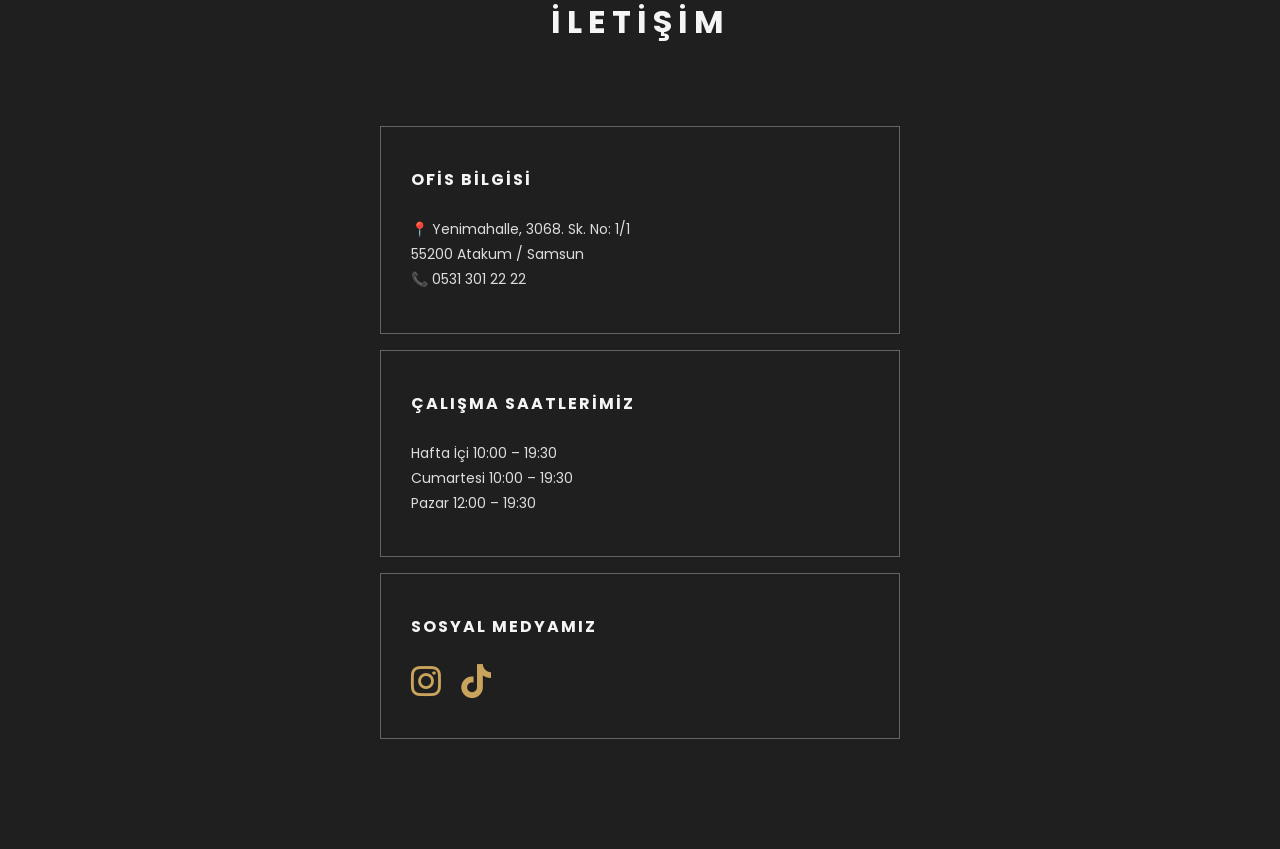
==== commit 364edaef: "Update index.html" ====
--- a/index.html
+++ b/index.html
@@ -1,6 +1,7 @@
 <!DOCTYPE html>
 <html lang="tr">
 <head>
+  <meta name="viewport" content="width=device-width, initial-scale=1.0">
   <meta charset="UTF-8">
   <title>CHEZV</title>
   <meta name="viewport" content="width=device-width, initial-scale=1.0">
@@ -13,98 +14,125 @@
         href="https://cdnjs.cloudflare.com/ajax/libs/font-awesome/6.5.1/css/all.min.css">
 
   <!-- CSS -->
-  <link rel="stylesheet" href="style.css?v=300">
+  <link rel="stylesheet" href="style.css">
 </head>
 
-
-  <div class="chandelier-group">
-    <div class="hang"><img src="images/avize-sol.png" class="chandelier swing"></div>
-    <div class="hang"><img src="images/avize.png" class="chandelier swing"></div>
-    <div class="hang"><img src="images/avize-sag.png" class="chandelier swing"></div>
-  </div>
-
-  <!-- sayfanın geri kalanı -->
 <body>
 
-  <!-- 🔒 SABİT AVİZE -->
-  <div class="chandelier-group">
-    <div class="hang"><img src="images/avize-sol.png" class="chandelier swing" alt=""></div>
-    <div class="hang"><img src="images/avize.png" class="chandelier swing" alt=""></div>
-    <div class="hang"><img src="images/avize-sag.png" class="chandelier swing" alt=""></div>
+<!-- ✨ PARILTI -->
+<div class="sparkles">
+  <span></span><span></span><span></span><span></span><span></span>
+</div>
+
+<!-- HEADER -->
+<header class="header">
+  
+
+  <nav class="menu">
+    <a href="#home">Anasayfa</a>
+    <a href="#about">Hakkımızda</a>
+    <a href="#products">Çalışmalarımız</a>
+    <a href="#contact">İletişim</a>
+  </nav>
+</header>
+
+<!-- HERO / HOME -->
+<section id="home" class="hero">
+
+ 
+
+
+  <h1>CHEZV</h1>
+  <p>Minimal • Modern • Şık</p>
+  <a href="#products" class="btn">Keşfet</a>
+
+</section>
+
+<!-- ÇALIŞMALARIMIZ -->
+<section id="products" class="products-area">
+  <h2 class="products-title">ÇALIŞMALARIMIZ</h2>
+
+  <div class="products-grid">
+    <div class="product-item"><img src="images/calısma1.png" alt="Çalışma 1" loading="lazy"></div>
+    <div class="product-item"><img src="images/calısma2.png" alt="Çalışma 2" loading="lazy"></div>
+    <div class="product-item"><img src="images/calısma3.png" alt="Çalışma 3" loading="lazy"></div>
+    <div class="product-item"><img src="images/calısma4.png" alt="Çalışma 4" loading="lazy"></div>
+    <div class="product-item"><img src="images/calısma5.png" alt="Çalışma 5" loading="lazy"></div>
+    <div class="product-item"><img src="images/calısma6.png" alt="Çalışma 6" loading="lazy"></div>
   </div>
+</section>
 
-  <!-- ✨ PARILTI -->
-  <div class="sparkles">
-    <span></span><span></span><span></span><span></span><span></span>
+<!-- LIGHTBOX -->
+<div class="lightbox" id="lightbox">
+  <span class="lightbox-close">&times;</span>
+  <img class="lightbox-img" id="lightboxImg" alt="">
+</div>
+
+<!-- İLETİŞİM -->
+<section id="contact" class="contact-area">
+  <h2 class="contact-title">İLETİŞİM</h2>
+
+  <div class="contact-cards">
+
+    <div class="contact-card">
+      <h3>OFİS BİLGİSİ</h3>
+      <p>📍 Yenimahalle, 3068. Sk. No: 1/1<br>55200 Atakum / Samsun</p>
+      <p>📞 0531 301 22 22</p>
+    </div>
+
+    <div class="contact-card">
+      <h3>ÇALIŞMA SAATLERİMİZ</h3>
+      <p>Hafta İçi 10:00 – 19:30</p>
+      <p>Cumartesi 10:00 – 19:30</p>
+      <p>Pazar 12:00 – 19:30</p>
+    </div>
+
+    <div class="contact-card">
+      <h3>SOSYAL MEDYAMIZ</h3>
+      <div class="contact-social">
+        <i class="fa-brands fa-instagram"></i>
+        <i class="fa-brands fa-tiktok"></i>
+      </div>
+    </div>
+
   </div>
+</section>
 
-  <!-- HEADER -->
-  <header class="header">
-    <img src="logo.png" alt="CHEZV Logo" class="logo">
+<!-- JS -->
+<script>
+  // Video hover ile ses aç/kapat
+  const video = document.getElementById('aboutVideo');
+  video.addEventListener('mouseenter', () => video.muted = false);
+  video.addEventListener('mouseleave', () => video.muted = true);
 
-    <nav class="menu">
-      <a href="#home">Anasayfa</a>
-      <a href="#about">Hakkımızda</a>
-      <a href="#products">Çalışmalarımız</a>
-      <a href="#contact">İletişim</a>
-    </nav>
-  </header>
+  // Lightbox
+  const items = document.querySelectorAll('.product-item img');
+  const lightbox = document.getElementById('lightbox');
+  const lightboxImg = document.getElementById('lightboxImg');
+  const closeBtn = document.querySelector('.lightbox-close');
 
-  <!-- HERO -->
-  <section id="home" class="hero">
-    <h1>CHEZV</h1>
-    <p>Minimal • Modern • Şık</p>
-    <a href="#products" class="btn">Keşfet</a>
-  </section>
+  items.forEach(img => {
+    img.addEventListener('click', () => {
+      lightbox.classList.add('active');
+      lightboxImg.src = img.src;
+      lightboxImg.alt = img.alt || "Görsel";
+    });
+  });
 
-  <!-- HAKKIMIZDA -->
-  <section id="about" class="about-video">
-    <h2 class="about-title">HAKKIMIZDA</h2>
-  </section>
+  closeBtn.addEventListener('click', () => {
+    lightbox.classList.remove('active');
+  });
 
-  <!-- ÇALIŞMALARIMIZ -->
-  <section id="products" class="products-area">
-    <h2 class="products-title">ÇALIŞMALARIMIZ</h2>
+  // Dışarı tıklayınca kapat
+  lightbox.addEventListener('click', (e) => {
+    if (e.target === lightbox) lightbox.classList.remove('active');
+  });
 
-    <div class="products-grid">
-      <div class="product-item"><img src="images/calısma1.png" alt=""></div>
-      <div class="product-item"><img src="images/calısma2.png" alt=""></div>
-      <div class="product-item"><img src="images/calısma3.png" alt=""></div>
-      <div class="product-item"><img src="images/calısma4.png" alt=""></div>
-      <div class="product-item"><img src="images/calısma5.png" alt=""></div>
-      <div class="product-item"><img src="images/calısma6.png" alt=""></div>
-    </div>
-  </section>
-
-  <!-- İLETİŞİM -->
-  <section id="contact" class="contact-area">
-    <h2 class="contact-title">İLETİŞİM</h2>
-
-    <div class="contact-cards">
-
-      <div class="contact-card">
-        <h3>OFİS BİLGİSİ</h3>
-        <p>📍 Yenimahalle, 3068. Sk. No: 1/1<br>55200 Atakum / Samsun</p>
-        <p>📞 0531 301 22 22</p>
-      </div>
-
-      <div class="contact-card">
-        <h3>ÇALIŞMA SAATLERİMİZ</h3>
-        <p>Hafta İçi 10:00 – 19:30</p>
-        <p>Cumartesi 10:00 – 19:30</p>
-        <p>Pazar 12:00 – 19:30</p>
-      </div>
-
-      <div class="contact-card">
-        <h3>SOSYAL MEDYAMIZ</h3>
-        <div class="contact-social">
-          <i class="fa-brands fa-instagram"></i>
-          <i class="fa-brands fa-tiktok"></i>
-        </div>
-      </div>
-
-    </div>
-  </section>
+  // ESC ile kapat
+  document.addEventListener('keydown', (e) => {
+    if (e.key === 'Escape') lightbox.classList.remove('active');
+  });
+</script>
 
 </body>
 </html>
--- a/style.css
+++ b/style.css
@@ -12,17 +12,14 @@
   font-family:'Poppins',sans-serif;
 }
 
-/* ✅ Body margin/padding sıfır + yatay taşma yok */
 html,body{
-  margin:0;
-  padding:0;
   background:var(--bg);
   color:var(--text);
   overflow-x:hidden;
 }
 
-/* ================= HEADER ================= */
-header.header{
+/* ===== HEADER ===== */
+.header{
   position:fixed;
   top:0;
   left:0;
@@ -35,45 +32,28 @@
   padding:0 40px;
   z-index:1000;
 }
-
-/* ✅ LOGO (hem PC hem mobil) */
-header.header > img.logo{
-  height:60px;         /* PC logo büyük */
+ .logo{
+  height:60px;
   width:auto;
   display:block;
   object-fit:contain;
-  flex:0 0 auto;
-}
-
-/* ✅ MENU */
-header.header > nav.menu{
-  display:flex;
-  align-items:center;
-  gap:30px;
-  flex-wrap:nowrap;
-  white-space:nowrap;
-  flex:1 1 auto;
-  justify-content:flex-end;
-  min-width:0;
-}
-
-header.header > nav.menu a{
+}
+}
+
+.menu a{
   color:var(--text);
   text-decoration:none;
+  margin-left:30px;
   font-size:16px;
-  white-space:nowrap;
-}
-
-header.header > nav.menu a:hover{ color:var(--gold); }
-
-/* ================= HERO ================= */
-section.hero{
+}
+
+.menu a:hover{ color:var(--gold); }
+
+/* ===== HERO ===== */
+.hero{
   position:relative;
   height:100vh;
-
-  /* ✅ Header (90px) + Avize alanı (~90px) = 180px */
-  padding-top:180px;
-
+  padding-top:90px;
   display:flex;
   flex-direction:column;
   align-items:center;
@@ -81,17 +61,16 @@
   text-align:center;
   background:radial-gradient(circle,#2d2d2d 0%,#0f0f0f 100%);
   overflow:hidden;
-  width:100%;
-}
-
-section.hero h1{
+}
+
+.hero h1{
   font-size:64px;
   letter-spacing:4px;
   position:relative;
   z-index:5;
 }
 
-section.hero p{
+.hero p{
   margin:15px 0;
   color:#ccc;
   position:relative;
@@ -114,68 +93,21 @@
   color:#000;
 }
 
-/* ================= AVİZE (SABİT + HEADER'IN ALTINDA) ================= */
-/* ✅ Avizeler sabit kalsın, scroll'da hareket etmesin
-   ✅ Header ile çakışmasın diye top:90px (header yüksekliği) */
-
-.chandelier-group{
-  position:fixed !important;
-  top:90px !important;                 /* ✅ tavana değil, header ALTINA */
-  left:0 !important;
-  width:100vw !important;
-
-  display:flex !important;
-  flex-direction:row !important;
-  flex-wrap:nowrap !important;
-  justify-content:center !important;
-  align-items:flex-start !important;
-
-  gap:clamp(80px, 12vw, 220px);
-  pointer-events:none;
-  z-index:999999;
-}
-
-/* HER AVİZE */
-.chandelier-group > .hang{
-  flex:0 0 auto;
-  width:clamp(200px, 22vw, 280px);
-}
-
-/* GÖRSEL */
-.chandelier{
-  display:block;
-  width:100%;
-  height:auto;
-  object-fit:contain;
-  transform-origin:top center;
-}
-
-/* SALLANMA */
-.swing{
-  animation:swing 8s ease-in-out infinite;
-  will-change:transform;
-}
-
-/* FARKLI RİTİMLER */
-.hang:nth-child(1) .swing{ animation-duration:9s; }
-.hang:nth-child(2) .swing{ animation-duration:8s; }
-.hang:nth-child(3) .swing{ animation-duration:9.5s; }
-
-/* SADECE ANİMASYON */
-@keyframes swing{
-  0%{ transform:rotate(-1.4deg); }
-  50%{ transform:rotate(1.4deg); }
-  100%{ transform:rotate(-1.4deg); }
-}
-
-/* ================= SPARKLES ================= */
-/* ✅ Sparkles fixed kalsın ama avizeyi etkilemesin (optik kayma azalır) */
+
+
+/* ===== MOBİL ===== */
+@media (max-width:768px){
+  .chandelier{ width:220px; top:-50px; }
+  .hero h1{ font-size:44px; }
+  .menu a{ margin-left:16px; font-size:14px; }
+}
+
+/* ===== SPARKLES ===== */
 .sparkles{
   position:fixed;
   inset:0;
   pointer-events:none;
-  z-index:1;         /* ✅ avizeden ve içerikten daha altta */
-  width:100%;
+  z-index:2;
 }
 
 .sparkles span{
@@ -201,34 +133,9 @@
   100%{ opacity:0; transform:scale(.4); }
 }
 
-/* ================= HAKKIMIZDA ================= */
-.about-video{
-  padding:160px 80px;
-  text-align:center;
-  background:var(--bg);
-}
-
-.about-title{
-  font-size:32px;
-  letter-spacing:6px;
-  margin-bottom:70px;
-}
-
-.about-video-wrapper video{
-  width:100%;
-  height:100%;
-  object-fit:cover;
-}
-
-.video-note{
-  position:absolute;
-  bottom:18px;
-  right:22px;
-  font-size:12px;
-  color:var(--gold);
-}
-
-/* ================= ÇALIŞMALAR ================= */
+
+
+/* ===== ÇALIŞMALAR ===== */
 .products-area{
   padding:160px 80px;
   text-align:center;
@@ -241,7 +148,6 @@
   margin-bottom:90px;
 }
 
-/* (Bu grid aşağıda Avizegunes tarzı ile override ediliyor) */
 .products-grid{
   display:grid;
   grid-template-columns:repeat(auto-fit,minmax(300px,1fr));
@@ -263,7 +169,6 @@
   height:100%;
   object-fit:cover;
   transition:.7s ease;
-  display:block;
 }
 
 .product-item:hover img{ transform:scale(1.1); }
@@ -279,7 +184,7 @@
 
 .product-item:hover::after{ border-color:var(--gold); }
 
-/* ================= LIGHTBOX ================= */
+/* ===== LIGHTBOX ===== */
 .lightbox{
   position:fixed;
   inset:0;
@@ -307,7 +212,7 @@
   cursor:pointer;
 }
 
-/* ================= İLETİŞİM ================= */
+/* ===== İLETİŞİM ===== */
 .contact-area{
   padding:140px 80px;
   background:var(--bg-dark);
@@ -357,117 +262,352 @@
   color:var(--gold);
   cursor:pointer;
 }
-
-/* ================= MOBİL ================= */
+html, body {
+  margin: 0;
+  padding: 0;
+  width: 100%;
+  overflow-x: hidden;
+}
+
+img {
+  max-width: 100%;
+  height: auto;
+}
+/* FOTOĞRAF KAYMASINI BİTİRİR */
+img{
+  display:block;
+  max-width:100%;
+  height:auto;
+}
+
+/* MOBİLDE SAĞA-SOLA KAYMA OLMAZ */
+html,body{
+  overflow-x:hidden;
+
+
+/* resimlerin olduğu alan (grid/section) taşmasın */
+.container, .products, .gallery, .cards, section, main{
+  max-width:100%;
+}
+/* Kartlar/ürünler yan yana taşmasın */
+.products, .gallery, .cards{
+  display:flex;
+  flex-wrap:wrap;
+  gap:16px;
+}
+
+.products > *, .gallery > *, .cards > *{
+  flex:1 1 180px;   /* mobilde alt alta, büyükte yan yana */
+  min-width:0;
+}
+/* ✅ MOBİL DÜZELTME - YAZILAR/RESİMLER KAYMASIN */
+@media (max-width: 768px){
+
+  html, body{
+    overflow-x: hidden;
+  }
+
+  /* Header taşmayı bitir */
+  header.header{
+    padding: 0 16px !important;
+    height: 80px !important;
+  }
+
+  /* Logo küçültsün */
+  header.header img.logo{
+    height: 44px !important;
+  }
+
+  /* Menü sağa taşmasın */
+  header.header nav{
+    max-width: 60%;
+  }
+
+  header.header nav ul{
+    display: flex !important;
+    flex-direction: row !important;
+    flex-wrap: wrap !important;
+    justify-content: flex-end !important;
+    gap: 10px !important;
+    margin: 0 !important;
+    padding: 0 !important;
+  }
+
+  header.header nav a{
+    font-size: 14px !important;
+    white-space: nowrap !important;
+  }
+
+  /* Ana başlık mobilde taşmasın/kaymasın */
+  .hero h1, .hero-title, h1{
+    font-size: 40px !important;
+    letter-spacing: 6px !important;
+    text-align: center !important;
+    max-width: 100% !important;
+  }
+
+  /* Bölüm başlıkları (ÇALIŞMALARIM vs) */
+  h2, .section-title{
+    font-size: 28px !important;
+    letter-spacing: 3px !important;
+    text-align: center !important;
+  }
+
+  /* Kartlar / görseller taşmasın */
+  img{
+    max-width: 100% !important;
+    height: auto !important;
+    display: block !important;
+  }
+
+  .card, .work-card, .gallery-item, .product-card{
+    width: 100% !important;
+    max-width: 420px !important;
+    margin: 0 auto !important;
+  }
+}
+/* ====== TELEFONDA PC GİBİ DÜZ / KAYMA YOK ====== */
+
+/* iOS'ta 100vh zıplamasını azaltır + taşmaları keser */
+html, body{
+  width:100%;
+  max-width:100%;
+  overflow-x:hidden;
+}
+
+*{ min-width:0; } /* flex/grid taşmalarını bitirir */
+
+.header{
+  width:100%;
+}
+
+/* Menü taşmasın */
+.menu{
+  display:flex;
+  gap:14px;
+  flex-wrap:wrap;
+  justify-content:flex-end;
+}
+
+.menu a{
+  white-space:nowrap;
+}
+
+/* HERO tam ekran ama header kadar boşluk bırak */
+.hero{
+  min-height: calc(100svh - 90px);
+  height:auto;
+  padding: 90px 16px 40px;
+}
+
+.hero h1{
+  font-size: clamp(34px, 7vw, 56px);
+  letter-spacing: 3px;
+  max-width: 100%;
+  overflow-wrap:anywhere;
+}
+
+.hero p{
+  max-width: 560px;
+  padding: 0 6px;
+}
+
+/* Ürünler mobilde taşmasın */
+.products-area{
+  padding: 110px 16px;
+}
+
+.products-grid{
+  grid-template-columns: repeat(2, minmax(0, 1fr));
+  gap:14px;
+}
+
+.product-item{
+  height:auto;
+  aspect-ratio: 1 / 1; /* kare gibi dursun, taşma yapmasın */
+  border-radius:16px;
+}
+
+.product-item img{
+  width:100%;
+  height:100%;
+  object-fit:cover;
+  display:block;
+}
+
+/* İletişim mobil */
+.contact-area{
+  padding: 100px 16px;
+}
+
+.contact-cards{
+  flex-direction:column;
+  align-items:stretch;
+  gap:16px;
+}
+
+.contact-card{
+  width:100%;
+  max-width:520px;
+  margin:0 auto;
+}
+
+/* Mobil header ayarı */
 @media (max-width:768px){
-
-  html, body{ width:100%; overflow-x:hidden; }
-
-  header.header{
-    height:76px;
-    padding:0 12px;
+  .header{
+    height:70px;
+    padding:0 16px;
+  }
+  .logo{ height:44px; }
+  .hero{ min-height: calc(100svh - 70px); padding-top:70px; }
+}
+/* ================== MOBİL + GENEL DÜZELTME (EN ALTA YAPIŞTIR) ================== */
+
+/* 1) Taşmayı bitir */
+html, body{
+  margin:0;
+  padding:0;
+  width:100%;
+  max-width:100%;
+  overflow-x:hidden;
+}
+
+/* 2) Flex/grid taşmalarını bitirir */
+*{ min-width:0; }
+
+/* 3) Header sabit -> body yukarı kaçmasın */
+body{ padding-top:90px; }
+
+/* 4) Header tam stabil */
+.header{
+  position:fixed;
+  top:0; left:0;
+  width:100%;
+  height:90px;
+  background:var(--bg-dark);
+  display:flex;
+  align-items:center;
+  justify-content:space-between;
+  padding:0 24px;
+  z-index:1000;
+}
+
+/* 5) LOGO: büyük olmasın (seninki 500px olduğu için bozuyor) */
+.header .logo{
+  height:60px;
+  width:auto;
+  display:block;
+  object-fit:contain;
+  flex:0 0 auto;
+}
+
+/* 6) Menü taşmasın */
+.menu{
+  display:flex;
+  gap:18px;
+  flex-wrap:wrap;
+  justify-content:flex-end;
+  align-items:center;
+  max-width:70%;
+}
+
+.menu a{
+  white-space:nowrap;
+  margin-left:0;           /* sen margin-left veriyorsun -> taşırıyor */
+  font-size:16px;
+}
+
+/* 7) Hero mobilde zıplamasın (iOS 100vh fix) */
+.hero{
+  min-height: calc(100svh - 90px);
+  height:auto;
+  padding: 24px 16px;
+}
+
+/* 8) Başlık taşmasın */
+.hero h1{
+  font-size: clamp(34px, 7vw, 64px);
+  letter-spacing: 3px;
+  max-width: 100%;
+  overflow-wrap:anywhere;
+}
+
+/* 9) Ürün grid mobilde düzgün */
+.products-area{ padding:120px 16px; }
+
+.products-grid{
+  grid-template-columns: repeat(2, minmax(0, 1fr));
+  gap:14px;
+  max-width:1200px;
+  margin:auto;
+}
+
+.product-item{
+  height:auto;
+  aspect-ratio: 1 / 1;
+  border-radius:16px;
+}
+
+/* 10) İletişim mobilde tek kolon */
+.contact-area{ padding:110px 16px; }
+
+.contact-cards{
+  flex-direction:column;
+  gap:16px;
+  align-items:stretch;
+}
+
+.contact-card{
+  width:100%;
+  max-width:520px;
+  margin:0 auto;
+}
+
+/* 11) Mobil header küçülsün */
+@media (max-width:768px){
+  body{ padding-top:70px; }
+
+  .header{
+    height:70px;
+    padding:0 14px;
+  }
+
+  .header .logo{ height:44px; }
+
+  .menu{
     gap:10px;
-  }
-
-  header.header > img.logo{
-    height:52px;
-  }
-
-  header.header > nav.menu{
-    gap:18px;
-    justify-content:flex-end;
-    overflow-x:auto;
-    -webkit-overflow-scrolling:touch;
-    scrollbar-width:none;
-  }
-  header.header > nav.menu::-webkit-scrollbar{ display:none; }
-
-  header.header > nav.menu a{
-    font-size:15px;
-  }
-
-  /* ✅ Mobilde header 76px, avize de header altında:
-     hero boşluğu biraz daha az ama yeterli */
-  section.hero{
-    padding-top:160px; /* 76 header + ~84 avize */
-  }
-
-  section.hero h1{
-    font-size:44px;
-    letter-spacing:6px;
-    line-height:1.1;
-    padding:0 12px;
-    white-space:nowrap;
-  }
-
-  section.hero p{ padding:0 12px; }
-
-  .about-video,
-  .products-area,
-  .contact-area{
-    padding:100px 16px;
-  }
-
-  .products-grid{
-    grid-template-columns:1fr;
-  }
-
-  .contact-cards{
-    flex-direction:column;
-    align-items:center;
-  }
-
-  .contact-card{
-    width:100%;
-    max-width:360px;
-    padding:24px 18px;
-  }
-
-  img, video{
-    max-width:100%;
-    height:auto;
-    display:block;
-  }
-
-  /* ✅ Mobil header yüksekliği değiştiği için avizeyi de aşağı al */
-  .chandelier-group{
-    top:76px !important;
-  }
-}
-
-/* ==== AVIZEGUNES TARZI: URUNLER YAN YANA GRID ==== */
-.products-grid{
-  display:grid !important;
-  grid-template-columns: repeat(4, minmax(0, 1fr)) !important;
-  gap:18px !important;
-  max-width:1200px !important;
-  margin:0 auto !important;
-}
-
-.product-item{
-  height:auto !important;
-  border-radius:14px !important;
-  overflow:hidden !important;
-  border:1px solid rgba(255,255,255,0.12) !important;
-}
-
-.product-item img{
-  width:100% !important;
-  aspect-ratio: 1 / 1 !important;
-  object-fit:cover !important;
-  display:block !important;
-}
-
-.product-item:hover img{ transform:scale(1.06) !important; }
-
-@media (max-width: 1024px){
-  .products-grid{ grid-template-columns: repeat(3, minmax(0, 1fr)) !important; }
-}
-
-@media (max-width: 768px){
-  .products-grid{ grid-template-columns: repeat(2, minmax(0, 1fr)) !important; }
-}
-
-@media (max-width: 390px){
-  .products-grid{ gap:12px !important; }
-}
+    max-width:75%;
+  }
+
+  .menu a{ font-size:14px; }
+
+  .hero{ min-height: calc(100svh - 70px); }
+}
+/* ===== ALTIN SARISI RENK SABİTLEME ===== */
+
+/* Menü yazıları */
+.menu a{
+  color: var(--gold) !important;
+}
+
+/* Hover rengi (istersen biraz açık ton) */
+.menu a:hover{
+  color: #ffd98a !important;
+}
+
+/* Hero buton / link */
+.btn{
+  color: var(--gold) !important;
+  border-color: var(--gold) !important;
+}
+
+.btn:hover{
+  background: var(--gold) !important;
+  color: #000 !important;
+}
+
+/* Genel link güvenliği (maviye dönmesin) */
+a{
+  color: var(--gold);
+  text-decoration: none;
+}
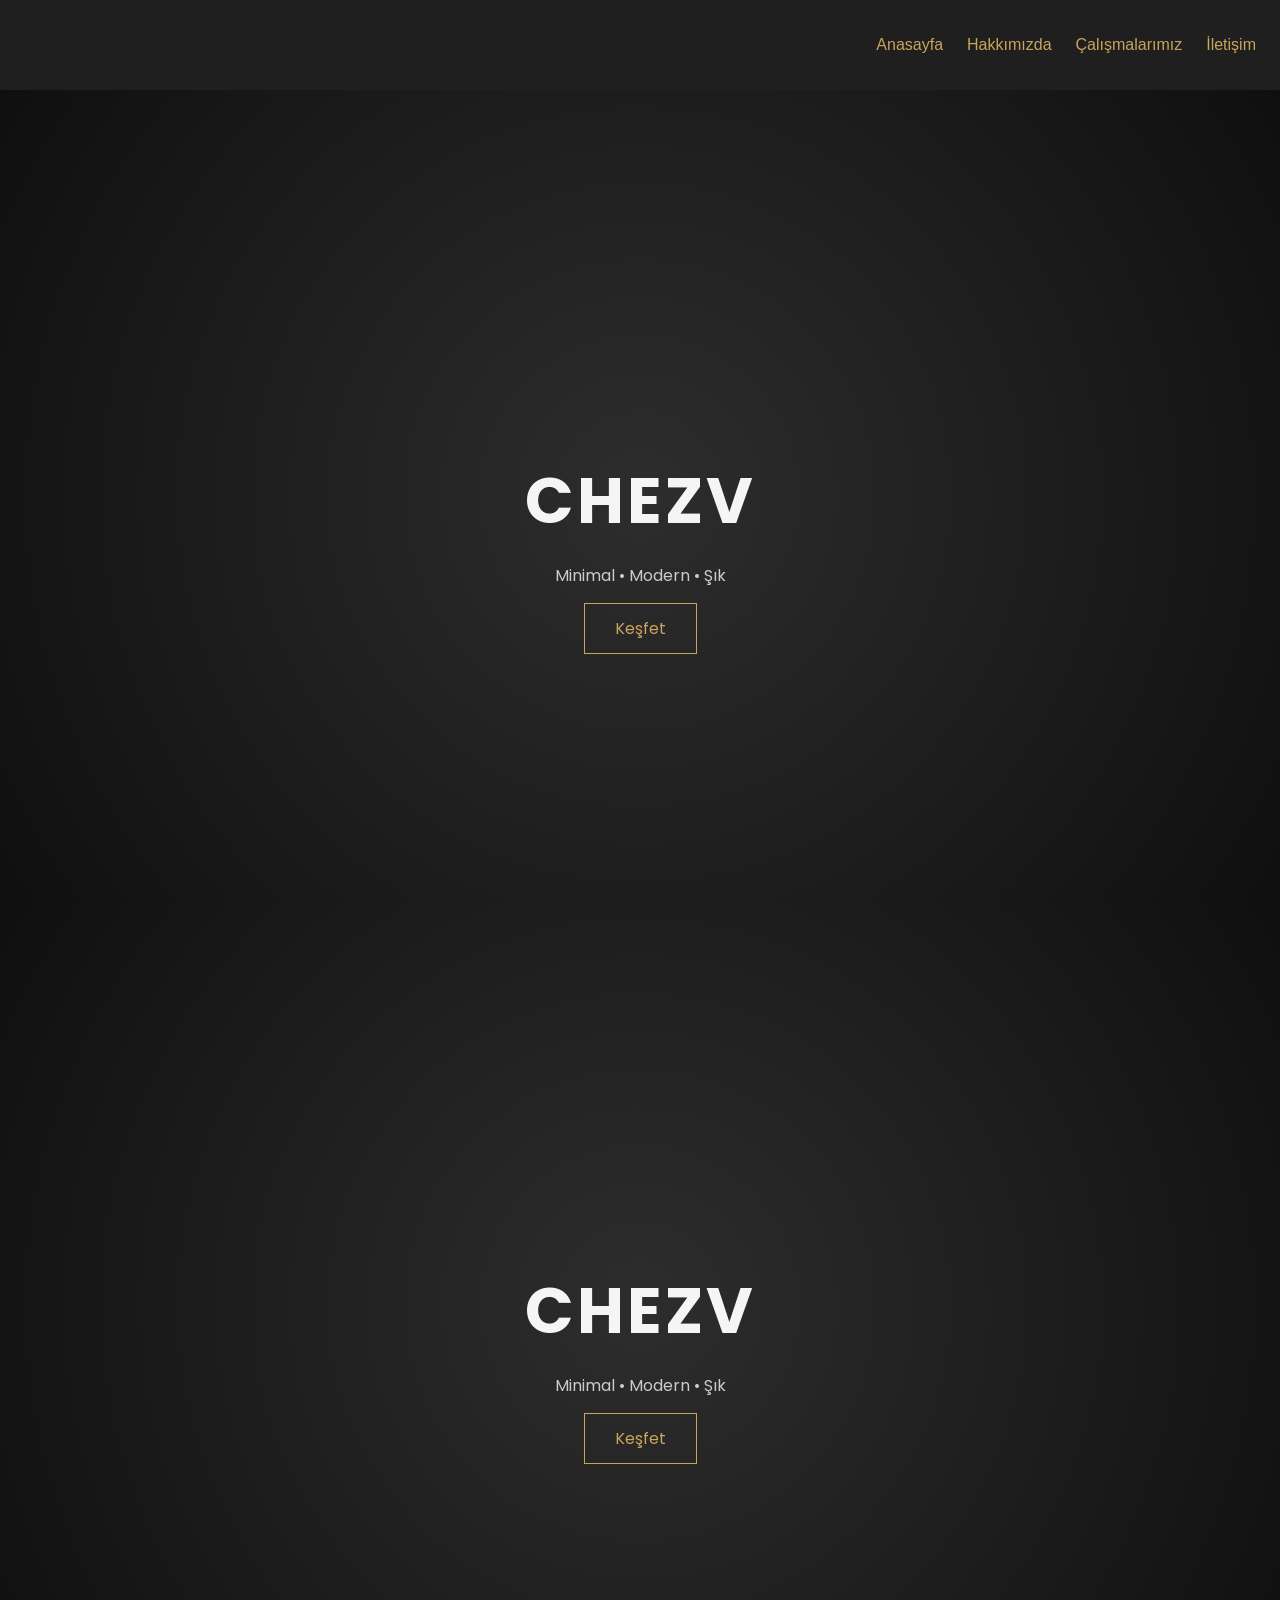
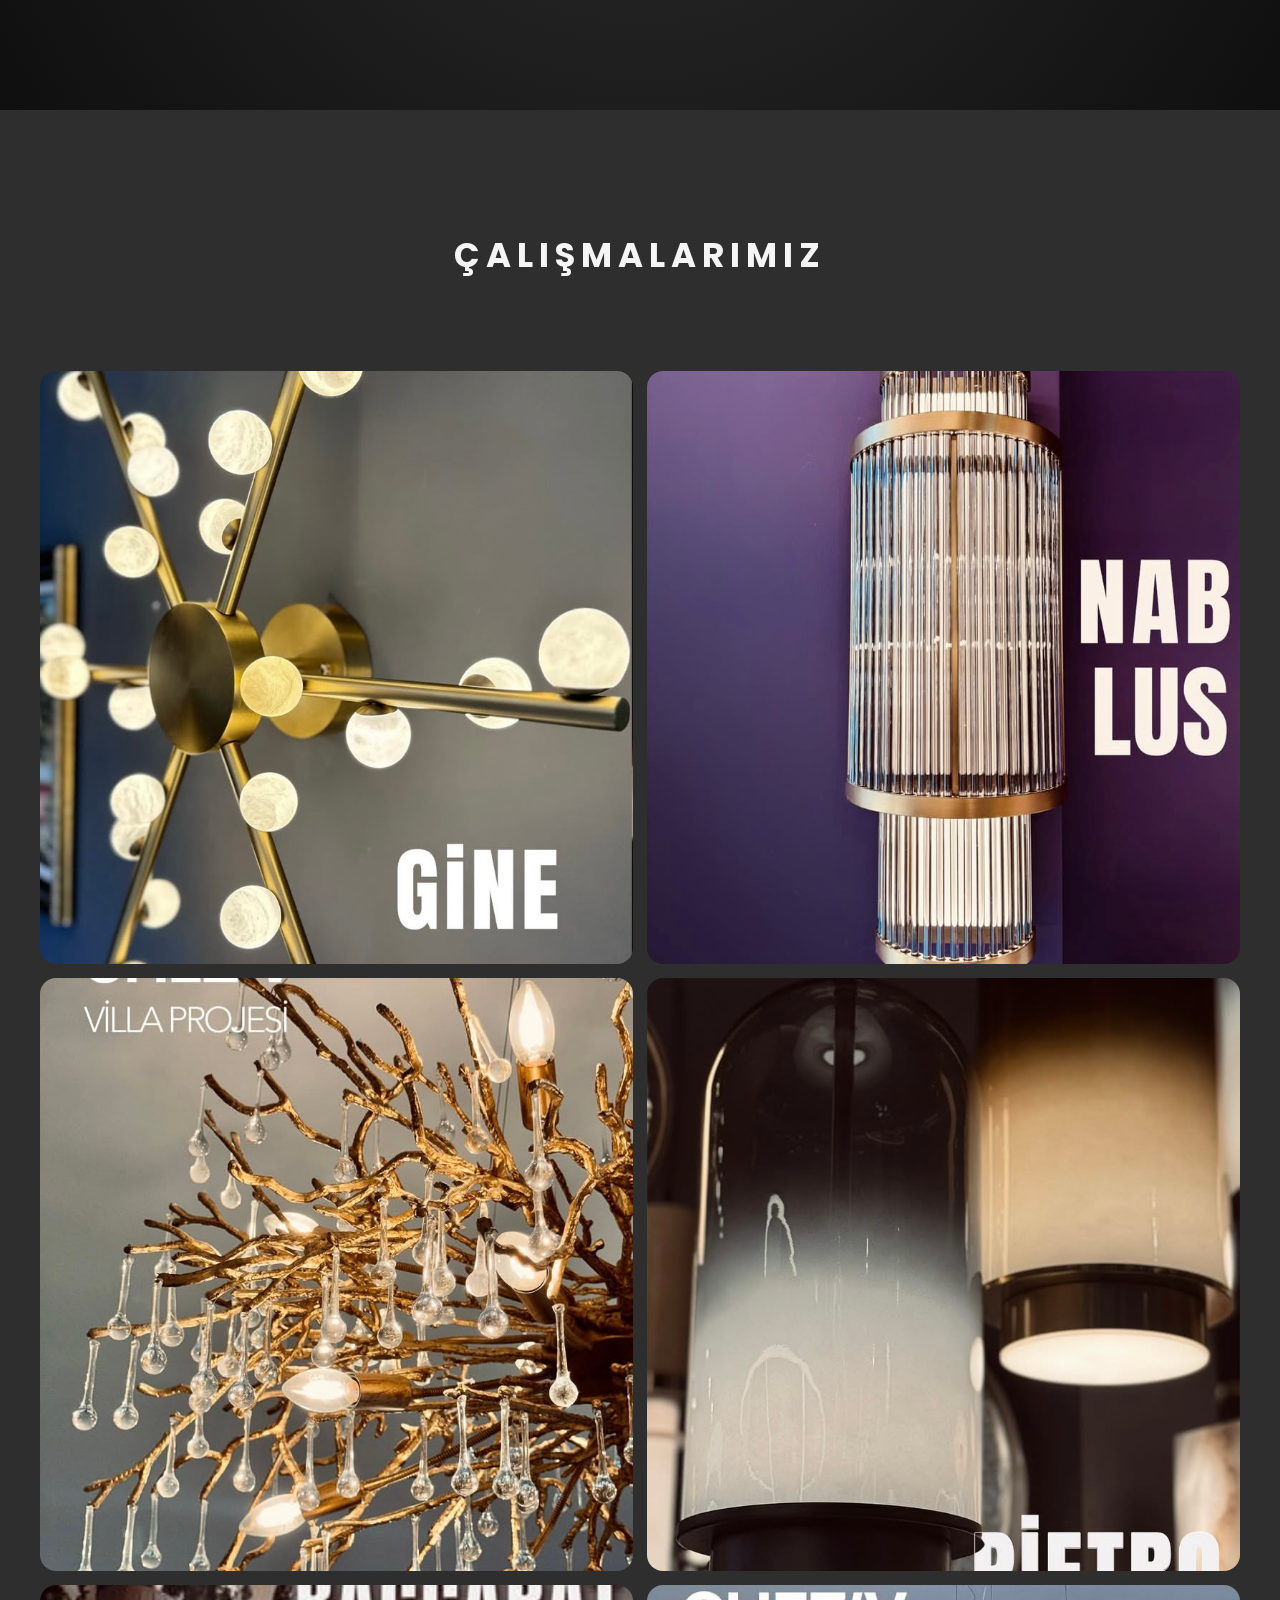
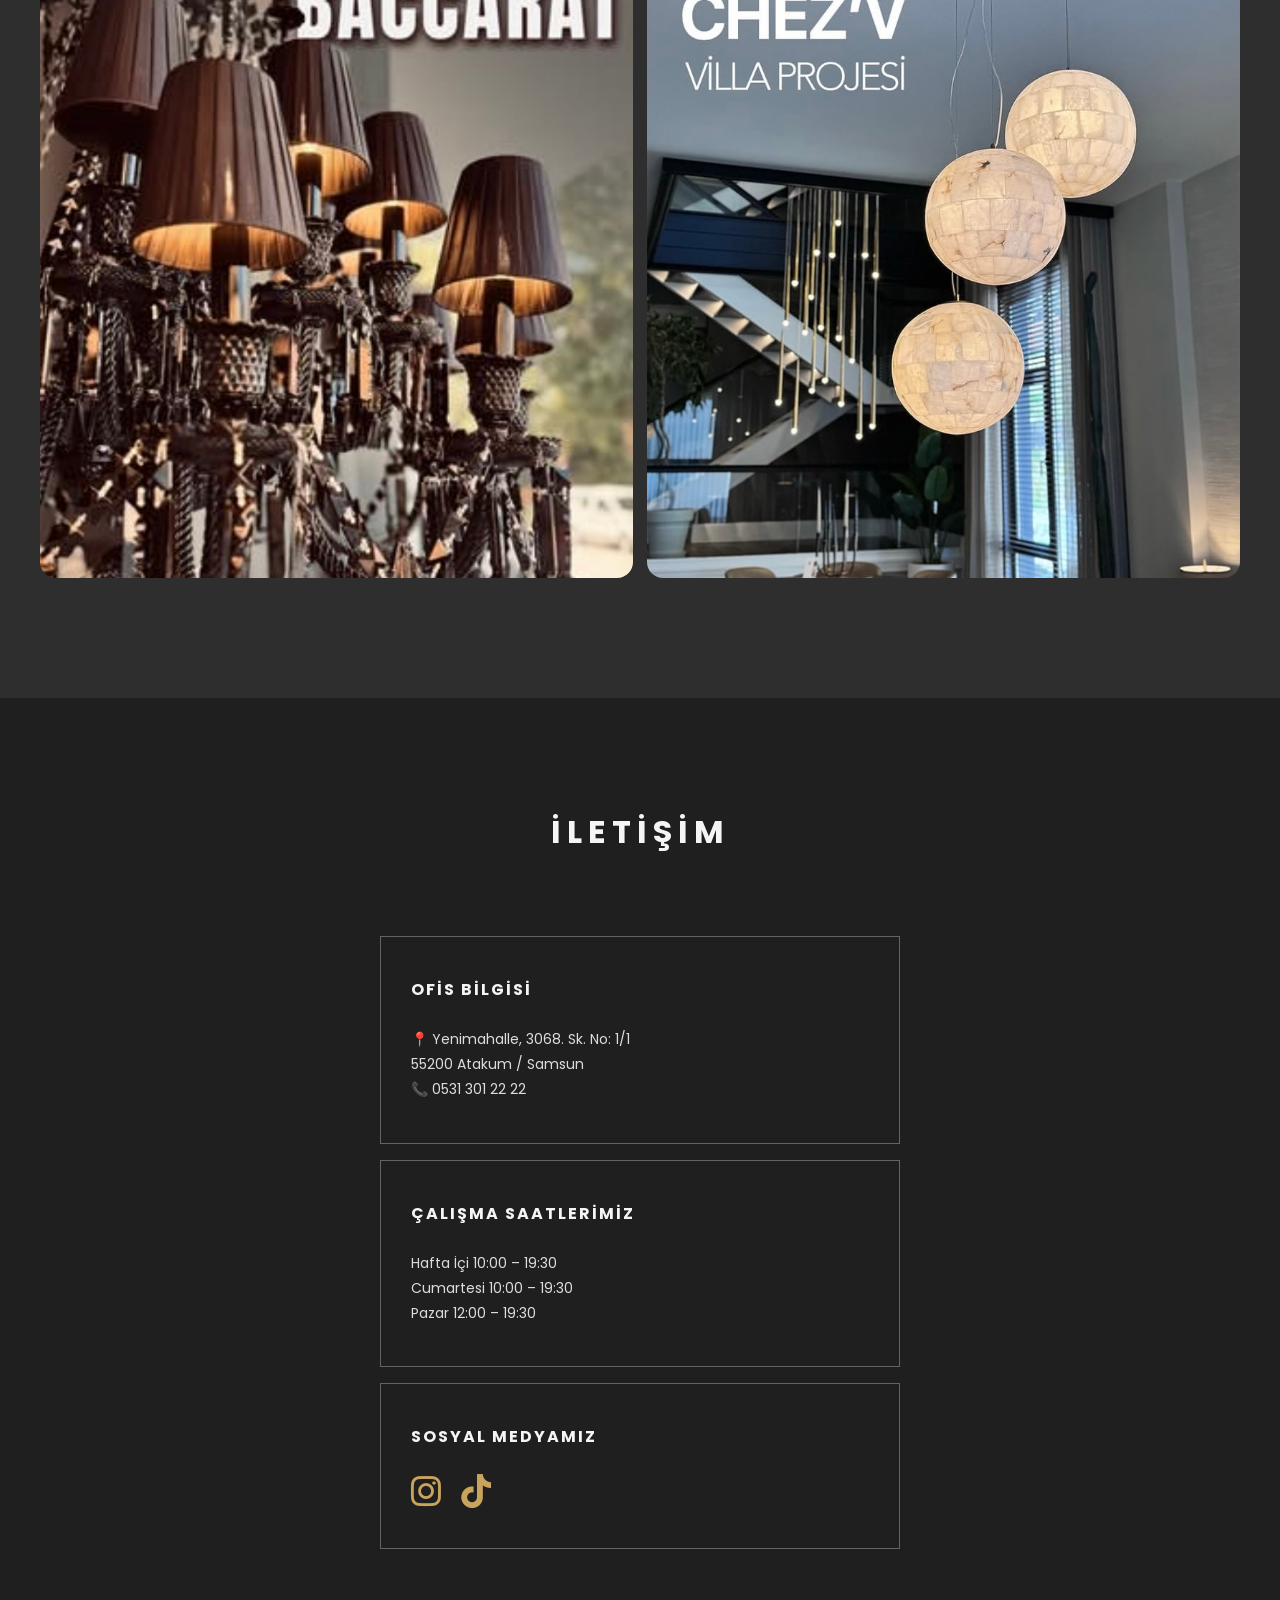
==== commit 5611380f: "Update index.html" ====
--- a/index.html
+++ b/index.html
@@ -1,10 +1,26 @@
 <!DOCTYPE html>
 <html lang="tr">
 <head>
-  <meta name="viewport" content="width=device-width, initial-scale=1.0">
-  <meta charset="UTF-8">
-  <title>CHEZV</title>
-  <meta name="viewport" content="width=device-width, initial-scale=1.0">
+ <section class="hero" id="home">
+
+  <!-- KAYAN ARKAPLAN -->
+  <div class="hero-bg">
+    <div class="bg-slide active" style="background-image:url('images/bg1.jpg')"></div>
+    <div class="bg-slide" style="background-image:url('images/bg2.jpg')"></div>
+    <div class="bg-slide" style="background-image:url('images/bg3.jpg')"></div>
+  </div>
+
+  <!-- KARARTI -->
+  <div class="hero-overlay"></div>
+
+  <!-- SENİN SABİT YAZIN -->
+  <div class="hero-content">
+    <h1>CHEZV</h1>
+    <p>Minimal • Modern • Şık</p>
+    <a href="#products" class="btn">Keşfet</a>
+  </div>
+
+</section>
 
   <!-- Font -->
   <link href="https://fonts.googleapis.com/css2?family=Poppins:wght@300;400;600&display=swap" rel="stylesheet">
--- a/style.css
+++ b/style.css
@@ -18,12 +18,68 @@
   overflow-x:hidden;
 }
 
-/* ===== HEADER ===== */
+/* HEADER */
 .header{
   position:fixed;
   top:0;
   left:0;
   width:100%;
+  height:70px;
+  background:#1f1f1f;
+  display:flex;
+  justify-content:flex-end; /* SAĞA YASLI */
+  align-items:center;
+  padding-right:30px;
+  z-index:1000;
+}
+
+/* MENU */
+.menu{
+  display:flex;
+  gap:24px;
+}
+
+/* TÜM MENÜ YAZILARI */
+.menu a{
+  color:#c9a45c !important; /* ALTIN – MAVİYİ ZORLA EZ */
+  text-decoration:none;
+  font-size:14px;
+  font-weight:500;
+  transition:none;          /* hover’da zıplama yok */
+}
+
+/* HOVER / ACTIVE / VISITED – HEPSİ AYNI */
+.menu a:hover,
+.menu a:active,
+.menu a:visited{
+  color:#c9a45c !important;
+}
+
+/* MENU */
+.menu{
+  display:flex;
+  gap:24px;              /* yazılar arası boşluk */
+}
+
+/* LINKLER */
+.menu a{
+  color:#c9a45c;         /* ALTIN RENGİ */
+  text-decoration:none; /* mavi alt çizgi yok */
+  font-size:14px;
+  font-weight:500;
+}
+
+/* TIKLANINCA / ZİYARET EDİNCE MAVİ OLMASIN */
+.menu a:visited,
+.menu a:active,
+.menu a:hover{
+  color:#c9a45c;
+}
+.header{
+  position:fixed;
+  top:0;
+  left:0;
+  width:100%;
   height:90px;
   background:var(--bg-dark);
   display:flex;
@@ -31,13 +87,7 @@
   justify-content:space-between;
   padding:0 40px;
   z-index:1000;
-}
- .logo{
-  height:60px;
-  width:auto;
-  display:block;
-  object-fit:contain;
-}
+
 }
 
 .menu a{
@@ -611,3 +661,135 @@
   color: var(--gold);
   text-decoration: none;
 }
+/* ===== MOBİL MENÜ + İLETİŞİM YAN YANA ===== */
+@media (max-width: 768px) {
+
+  /* MENÜ */
+  .menu{
+    display:flex;
+    flex-direction:row;
+    justify-content:space-between;
+    align-items:center;
+    width:100%;
+    gap:12px;
+  }
+
+  .menu a{
+    font-size:14px;
+    white-space:nowrap;
+  }
+
+  /* İLETİŞİM */
+  .contact,
+  .contact-info{
+    display:flex;
+    flex-direction:row;
+    justify-content:space-between;
+    align-items:center;
+    flex-wrap:wrap;
+    gap:15px;
+  }
+
+  .contact div,
+  .contact-info div{
+    width:auto;
+    text-align:center;
+  }
+
+}
+/* ✅ MENÜYÜ HER YERDE SAĞA YASLA */
+header.header{
+  display:flex;
+  align-items:center;
+}
+
+/* logo solda kalsın, menü sağa gitsin */
+header.header .menu{
+  margin-left:auto;
+  display:flex;
+  justify-content:flex-end;
+  align-items:center;
+  gap:22px;
+  text-align:right;
+}
+
+/* mobilde de aynı mantık + taşarsa yana kaydır */
+@media (max-width: 768px){
+  header.header{
+    padding:0 16px; /* istersen 12-20 arası oynat */
+  }
+
+  header.header .menu{
+    gap:14px;
+    overflow-x:auto;
+    white-space:nowrap;
+    -webkit-overflow-scrolling: touch;
+  }
+
+  header.header .menu a{
+    flex:0 0 auto;
+    white-space:nowrap;
+  }
+}
+/* ====== HEADER + MENÜ SAĞA YASLA (GARANTİ) ====== */
+.header{
+  display:flex !important;
+  align-items:center !important;
+  justify-content:flex-start !important; /* soldan başla */
+}
+
+.logo{
+  flex:0 0 auto !important;  /* logo sabit */
+}
+
+/* menü kesin sağa */
+.menu{
+  margin-left:auto !important;
+  display:flex !important;
+  justify-content:flex-end !important;
+  align-items:center !important;
+  gap:24px !important;
+  width:auto !important;
+  text-align:right !important;
+}
+
+/* mobilde taşarsa yana kaydır, alt alta düşmesin */
+@media (max-width:768px){
+  .menu{
+    flex-wrap:nowrap !important;
+    overflow-x:auto !important;
+    white-space:nowrap !important;
+    -webkit-overflow-scrolling: touch;
+    gap:14px !important;
+  }
+  .menu a{
+    flex:0 0 auto !important;
+    white-space:nowrap !important;
+  }
+}
+@media (max-width: 768px) {
+
+  header.header{
+    height: 120px;          /* 👉 üst alanı büyüttük */
+    padding: 20px 16px;     /* 👉 nefes aldırdık */
+    flex-direction: column;
+    justify-content: center;
+  }
+
+  header.header .menu{
+    margin-top: 12px;
+    display: flex;
+    flex-wrap: wrap;       /* 👉 yazılar alt satıra geçebilir */
+    justify-content: center;
+    gap: 12px;
+  }
+
+  header.header .menu a{
+    font-size: 14px;
+    white-space: nowrap;   /* 👉 kelime bölünmez */
+  }
+
+}
+.hero{
+  padding-top: 140px;   /* 👉 header kadar boşluk */
+}
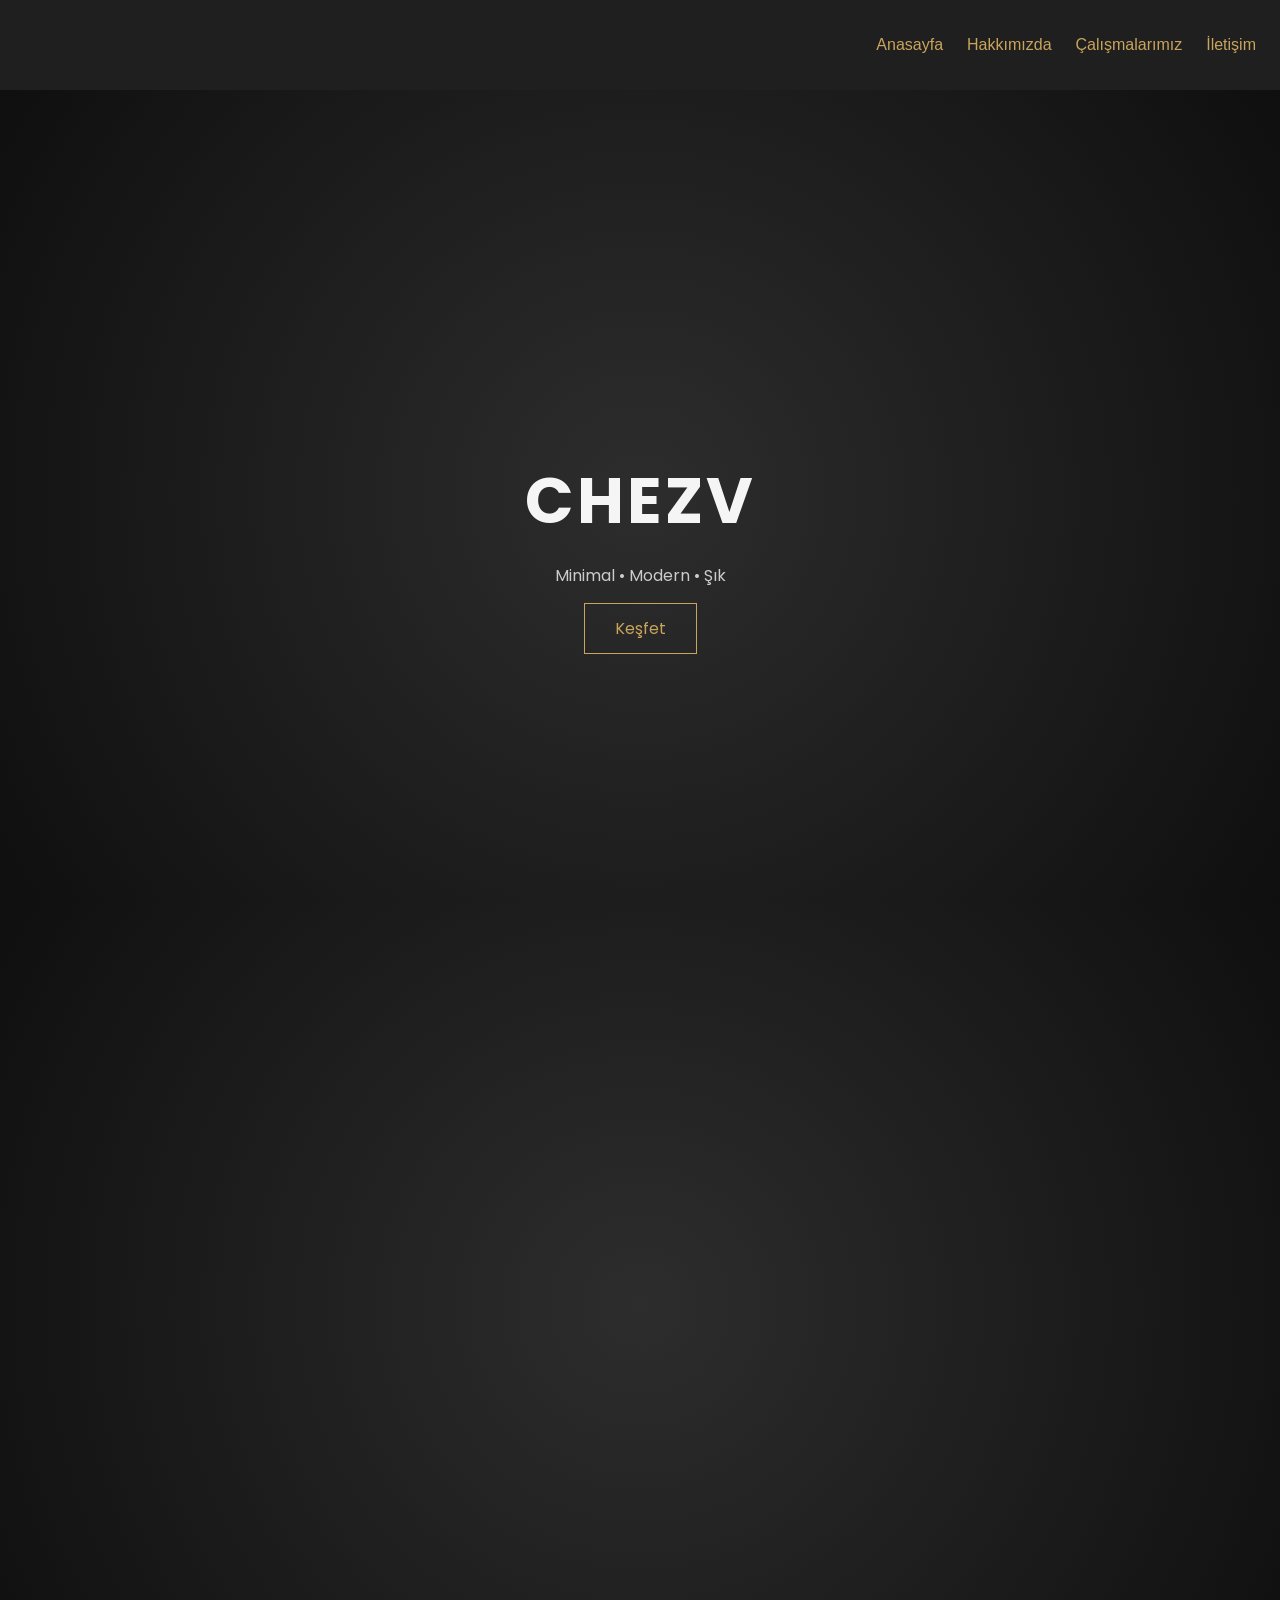
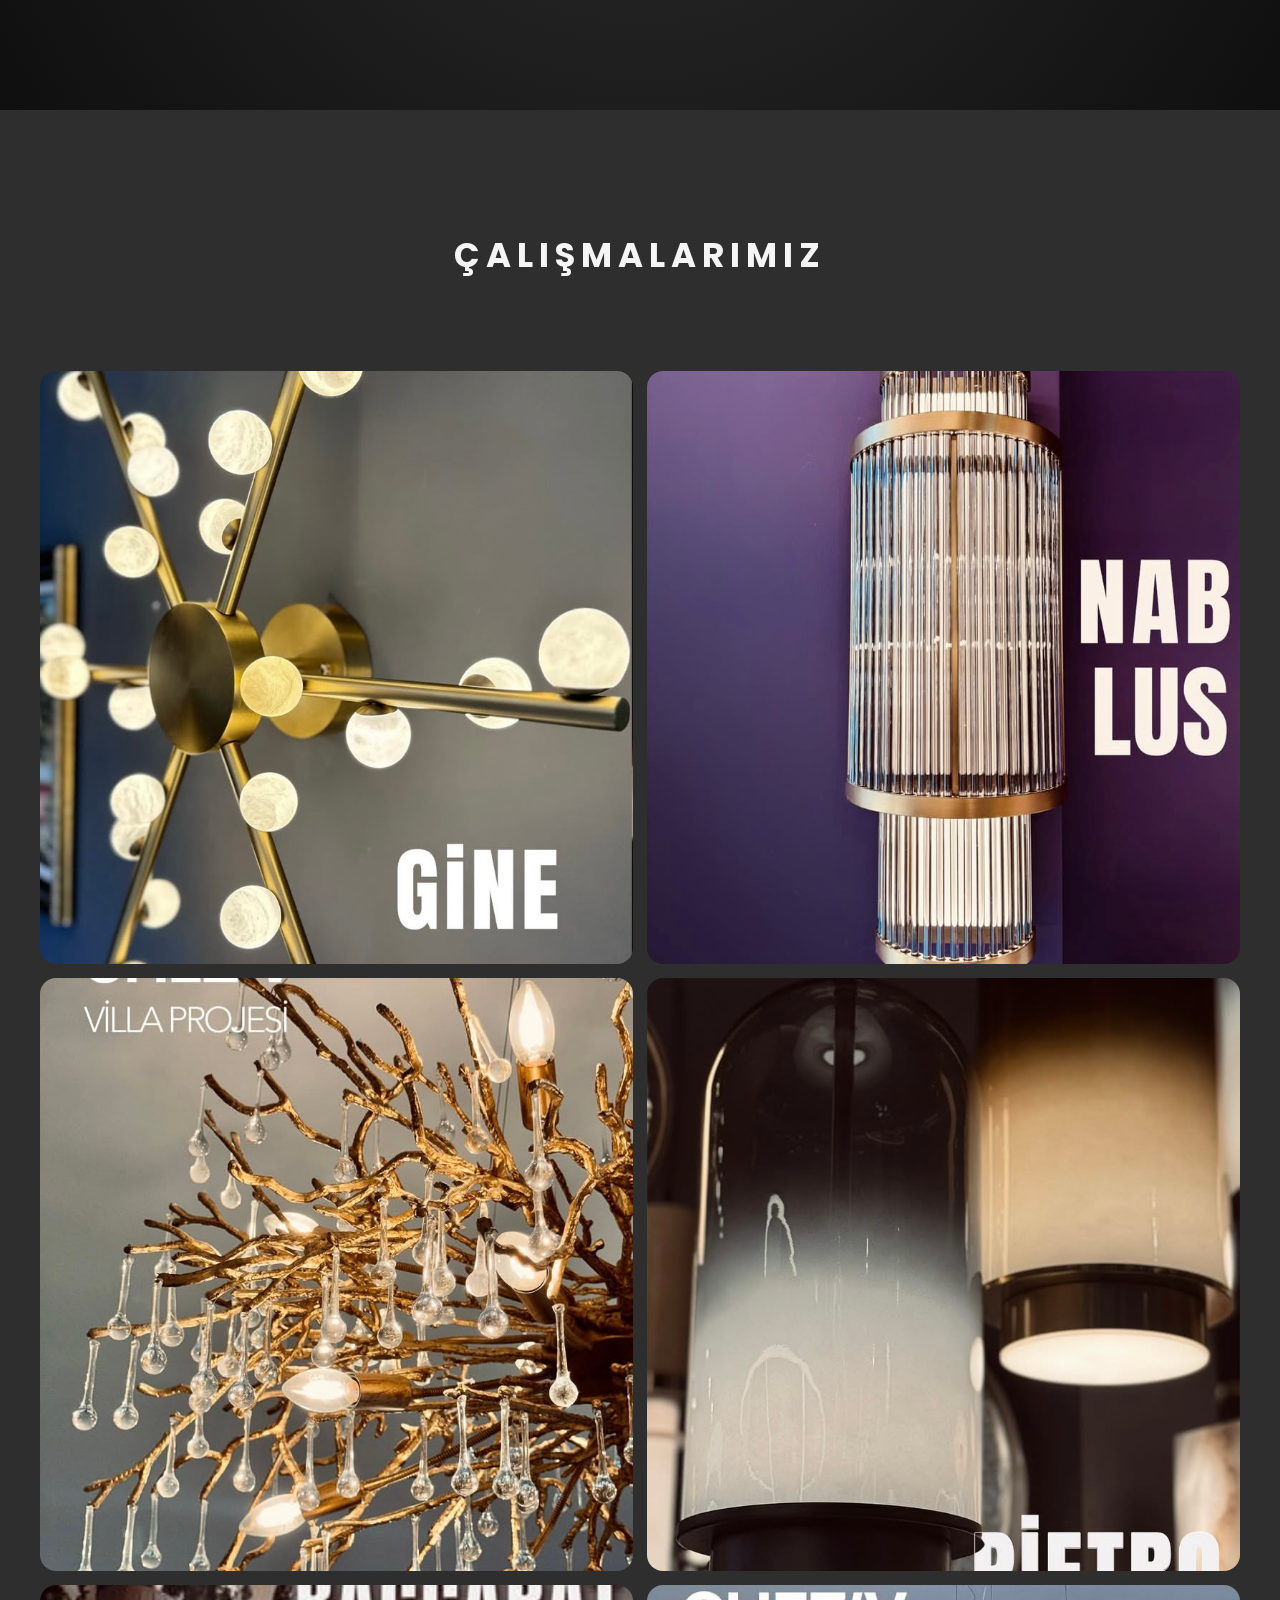
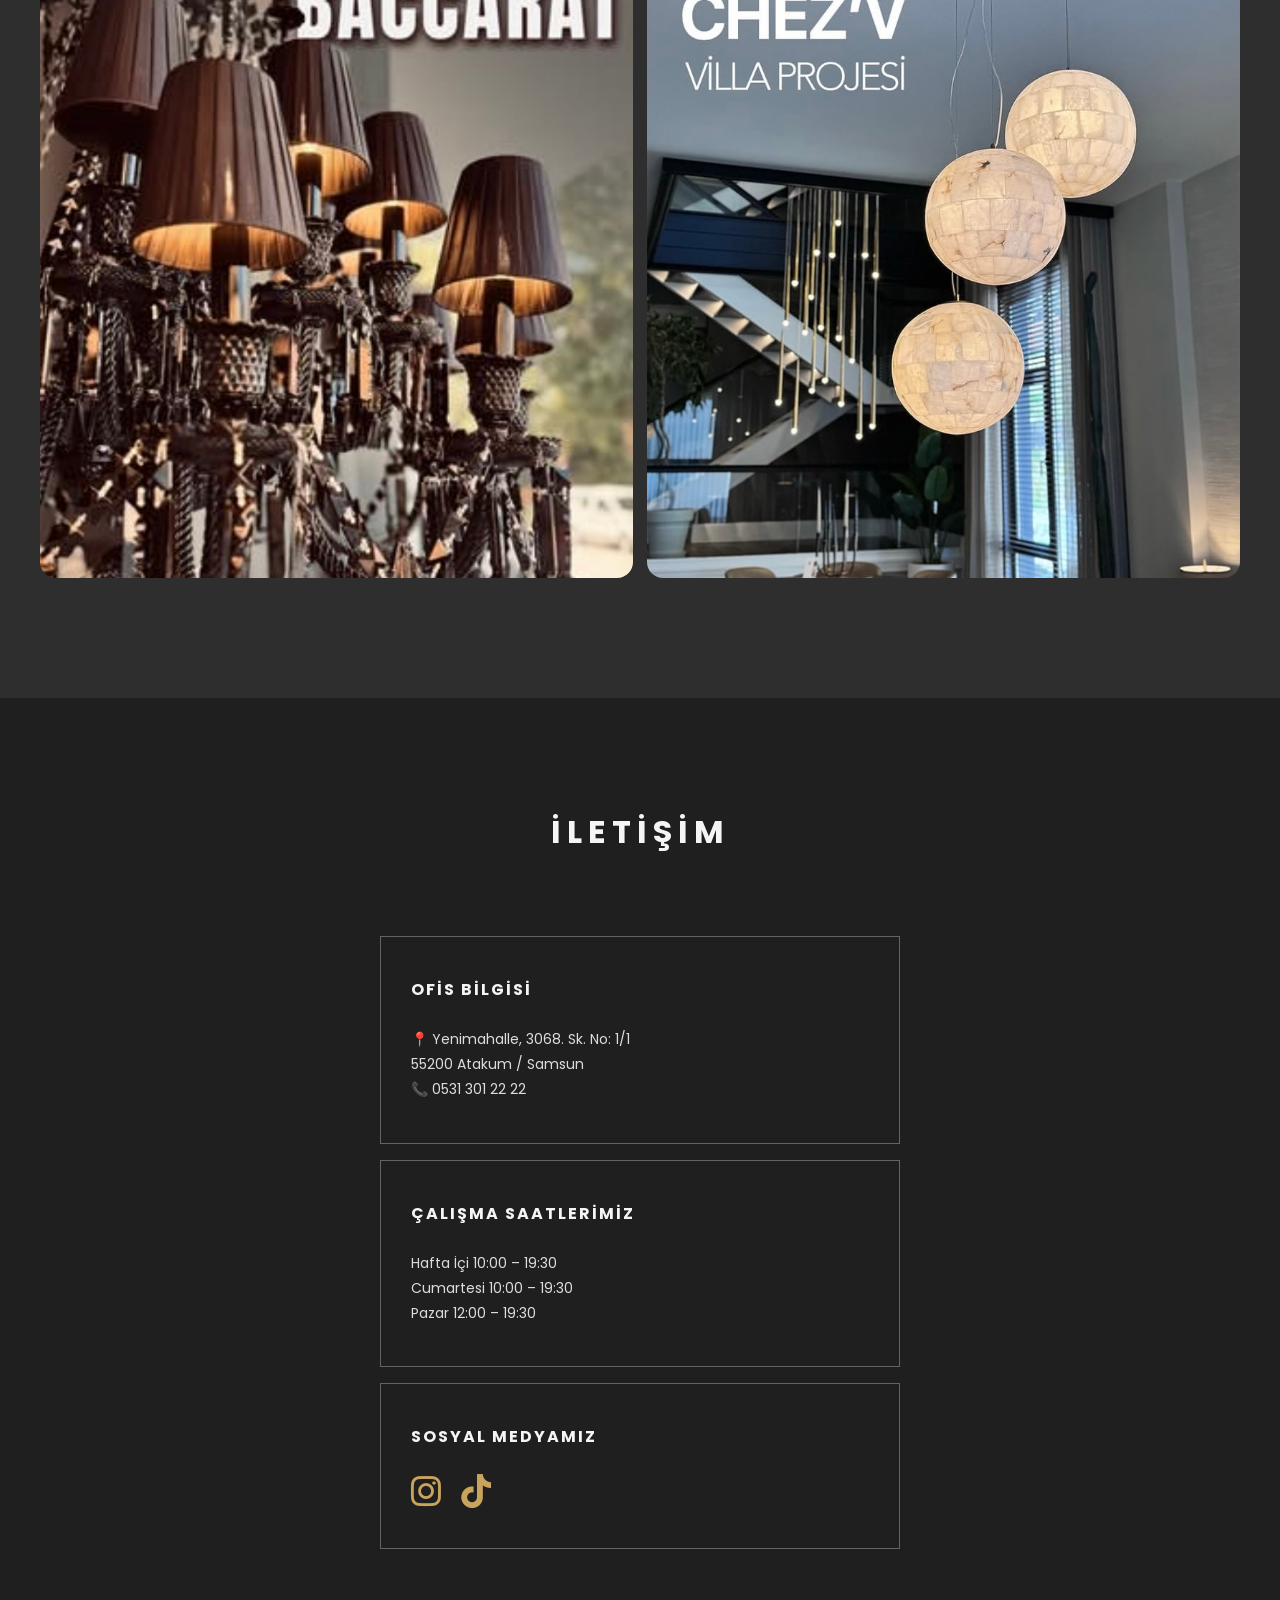
==== commit bfd04f58: "Update index.html" ====
--- a/index.html
+++ b/index.html
@@ -3,12 +3,17 @@
 <head>
  <section class="hero" id="home">
 
-  <!-- KAYAN ARKAPLAN -->
-  <div class="hero-bg">
-    <div class="bg-slide active" style="background-image:url('images/bg1.jpg')"></div>
-    <div class="bg-slide" style="background-image:url('images/bg2.jpg')"></div>
-    <div class="bg-slide" style="background-image:url('images/bg3.jpg')"></div>
-  </div>
+<div class="hero-bg">
+  <div class="bg-slide active" style="background-image:url('images/bg1.jpg')"></div>
+  <div class="bg-slide" style="background-image:url('images/bg2.jpg')"></div>
+  <div class="bg-slide" style="background-image:url('images/bg3.jpg')"></div>
+  <div class="bg-slide" style="background-image:url('images/bg4.jpg')"></div>
+  <div class="bg-slide" style="background-image:url('images/bg5.jpg')"></div>
+  <div class="bg-slide" style="background-image:url('images/bg6.jpg')"></div>
+  <div class="bg-slide" style="background-image:url('images/bg7.jpg')"></div>
+  <div class="bg-slide" style="background-image:url('images/bg8.jpg')"></div>
+  <div class="bg-slide" style="background-image:url('images/bg9.jpg')"></div>
+</div>
 
   <!-- KARARTI -->
   <div class="hero-overlay"></div>
@@ -55,12 +60,6 @@
 <!-- HERO / HOME -->
 <section id="home" class="hero">
 
- 
-
-
-  <h1>CHEZV</h1>
-  <p>Minimal • Modern • Şık</p>
-  <a href="#products" class="btn">Keşfet</a>
 
 </section>
 
@@ -148,6 +147,7 @@
   document.addEventListener('keydown', (e) => {
     if (e.key === 'Escape') lightbox.classList.remove('active');
   });
+ <script src="script.js"></script>
 </script>
 
 </body>
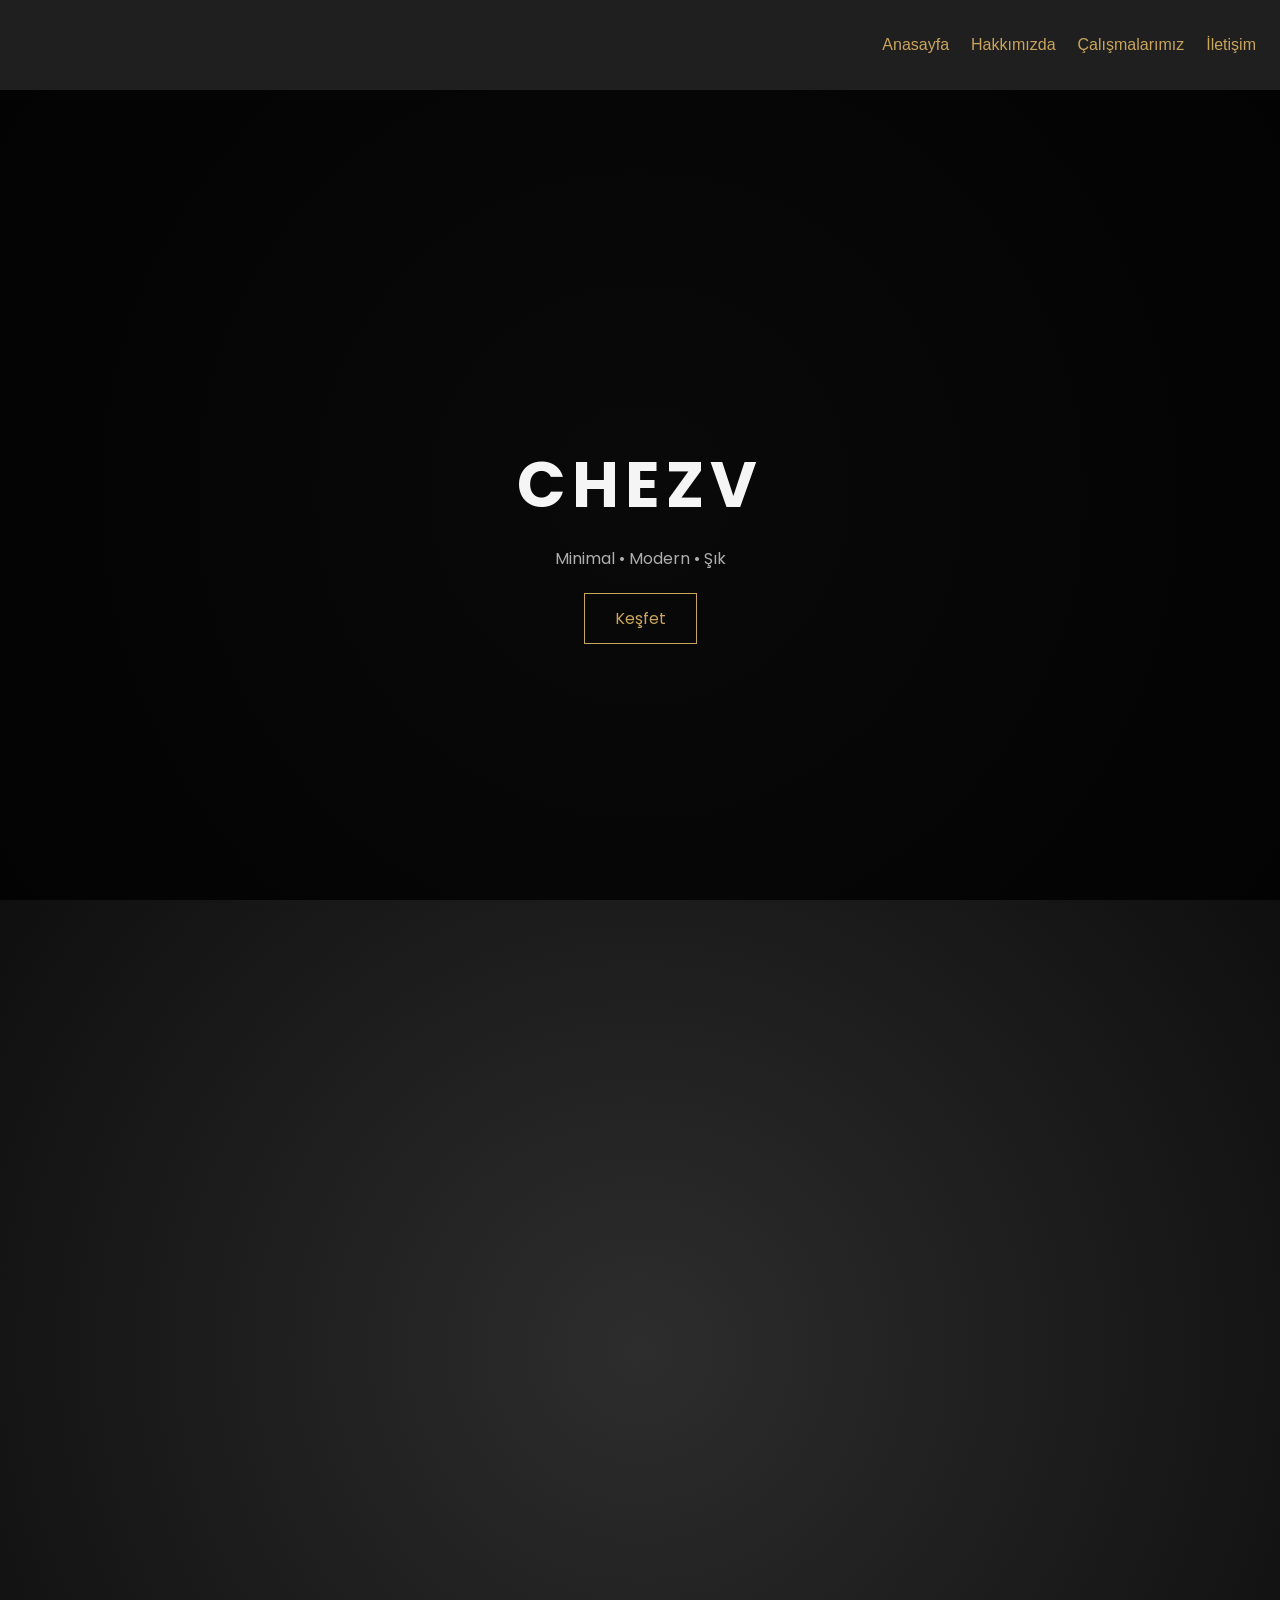
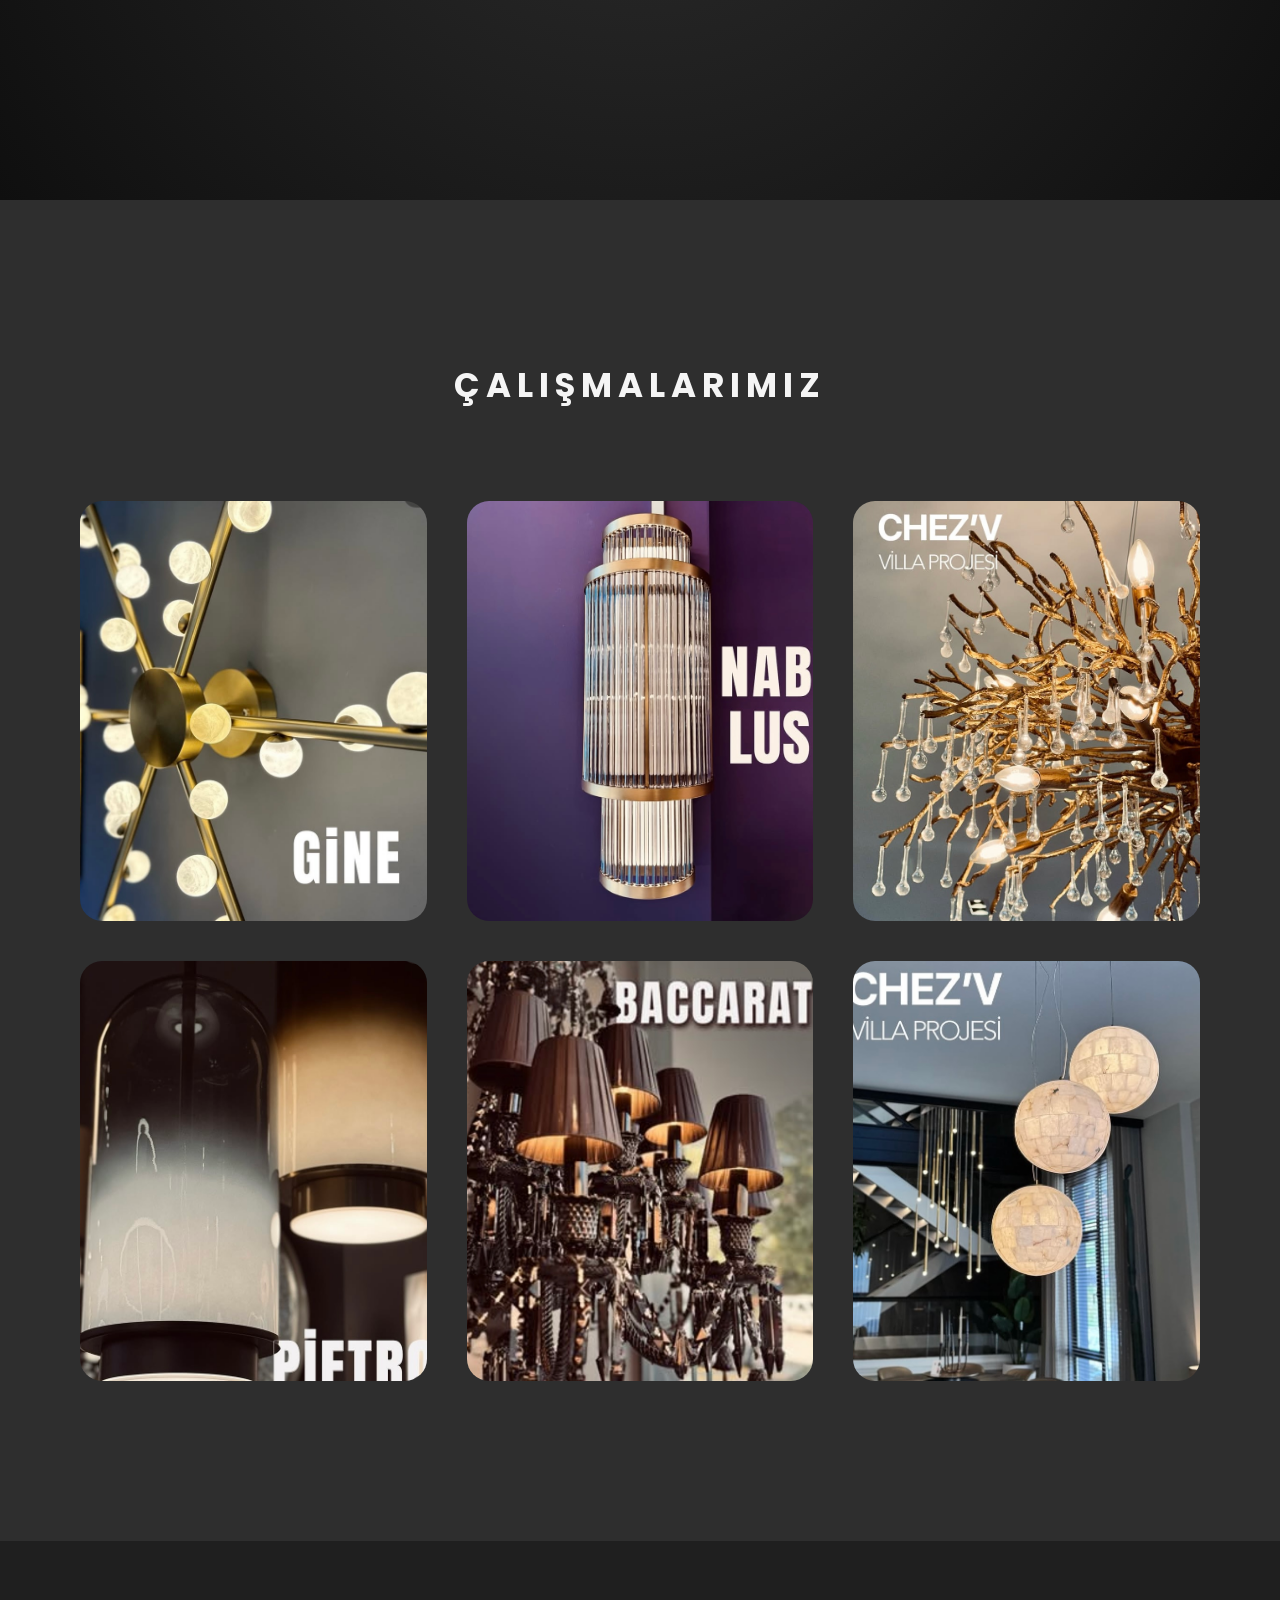
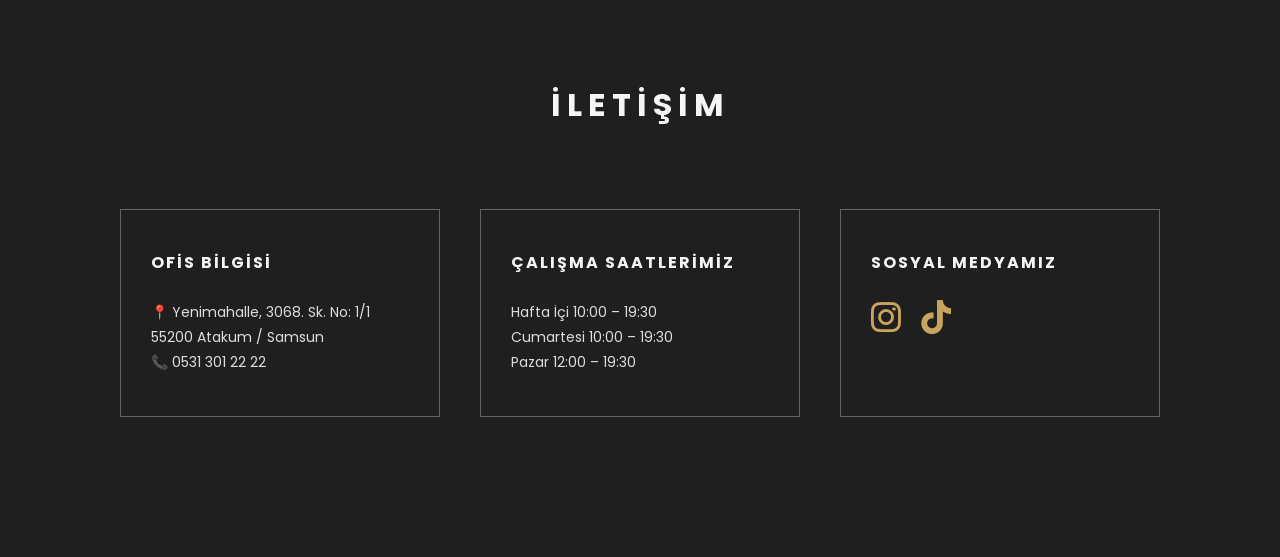
==== commit db060bae: "Update index.html" ====
--- a/index.html
+++ b/index.html
@@ -18,11 +18,48 @@
   <!-- KARARTI -->
   <div class="hero-overlay"></div>
 
-  <!-- SENİN SABİT YAZIN -->
+<section class="hero" id="home">
+
+  <!-- KAYAN ARKAPLAN -->
+  <div class="hero-bg">
+    <div class="bg-slide active"></div>
+    <div class="bg-slide"></div>
+    <div class="bg-slide"></div>
+    <div class="bg-slide"></div>
+    <div class="bg-slide"></div>
+    <div class="bg-slide"></div>
+    <div class="bg-slide"></div>
+    <div class="bg-slide"></div>
+    <div class="bg-slide"></div>
+  </div>
+
+  <!-- KARARTI -->
+  <div class="hero-overlay"></div>
+
+  <!-- SABİT YAZI -->
   <div class="hero-content">
     <h1>CHEZV</h1>
     <p>Minimal • Modern • Şık</p>
     <a href="#products" class="btn">Keşfet</a>
+  </div>
+
+</section>
+
+<!-- ✅ EN ALTA (</body> öncesi) -->
+<script>
+document.addEventListener("DOMContentLoaded", function () {
+  const slides = document.querySelectorAll(".bg-slide");
+  let index = 0;
+
+  if (slides.length === 0) return;
+
+  setInterval(function () {
+    slides[index].classList.remove("active");
+    index = (index + 1) % slides.length;
+    slides[index].classList.add("active");
+  }, 2000);
+});
+</script>
   </div>
 
 </section>
--- a/style.css
+++ b/style.css
@@ -5,105 +5,86 @@
   --gold:#c9a45c;
 }
 
+/* ===== RESET ===== */
 *{
   margin:0;
   padding:0;
   box-sizing:border-box;
   font-family:'Poppins',sans-serif;
+  min-width:0; /* flex/grid taşmalarını bitirir */
 }
 
 html,body{
   background:var(--bg);
   color:var(--text);
+  width:100%;
+  max-width:100%;
   overflow-x:hidden;
 }
 
-/* HEADER */
+/* Görseller taşmasın */
+img{
+  display:block;
+  max-width:100%;
+  height:auto;
+}
+
+/* ===== HEADER (TEK DOĞRU TANIM) ===== */
 .header{
   position:fixed;
   top:0;
   left:0;
   width:100%;
-  height:70px;
-  background:#1f1f1f;
-  display:flex;
-  justify-content:flex-end; /* SAĞA YASLI */
+  height:90px;               /* PC */
+  background:var(--bg-dark);
+  display:flex;
   align-items:center;
-  padding-right:30px;
+  justify-content:space-between;
+  padding:0 24px;
   z-index:1000;
 }
 
-/* MENU */
+/* Logo */
+.header .logo{
+  height:60px;               /* PC */
+  width:auto;
+  object-fit:contain;
+  flex:0 0 auto;
+}
+
+/* Menü */
 .menu{
-  display:flex;
-  gap:24px;
-}
-
-/* TÜM MENÜ YAZILARI */
+  margin-left:auto;
+  display:flex;
+  align-items:center;
+  justify-content:flex-end;
+  gap:22px;
+  flex-wrap:wrap;            /* gerekirse alt satıra iner */
+  max-width:70%;
+  text-align:right;
+}
+
 .menu a{
-  color:#c9a45c !important; /* ALTIN – MAVİYİ ZORLA EZ */
+  color:var(--gold) !important;   /* altın sabit */
   text-decoration:none;
-  font-size:14px;
+  font-size:16px;
   font-weight:500;
-  transition:none;          /* hover’da zıplama yok */
-}
-
-/* HOVER / ACTIVE / VISITED – HEPSİ AYNI */
+  white-space:nowrap;
+}
+
+/* Hover/active/visited mavi olmasın */
 .menu a:hover,
 .menu a:active,
 .menu a:visited{
-  color:#c9a45c !important;
-}
-
-/* MENU */
-.menu{
-  display:flex;
-  gap:24px;              /* yazılar arası boşluk */
-}
-
-/* LINKLER */
-.menu a{
-  color:#c9a45c;         /* ALTIN RENGİ */
-  text-decoration:none; /* mavi alt çizgi yok */
-  font-size:14px;
-  font-weight:500;
-}
-
-/* TIKLANINCA / ZİYARET EDİNCE MAVİ OLMASIN */
-.menu a:visited,
-.menu a:active,
-.menu a:hover{
-  color:#c9a45c;
-}
-.header{
-  position:fixed;
-  top:0;
-  left:0;
-  width:100%;
-  height:90px;
-  background:var(--bg-dark);
-  display:flex;
-  align-items:center;
-  justify-content:space-between;
-  padding:0 40px;
-  z-index:1000;
-
-}
-
-.menu a{
-  color:var(--text);
-  text-decoration:none;
-  margin-left:30px;
-  font-size:16px;
-}
-
-.menu a:hover{ color:var(--gold); }
+  color:var(--gold) !important;
+}
 
 /* ===== HERO ===== */
 .hero{
   position:relative;
-  height:100vh;
-  padding-top:90px;
+  min-height:calc(100svh - 90px);
+  height:auto;
+  padding-top:90px; /* header kadar boşluk */
   display:flex;
   flex-direction:column;
   align-items:center;
@@ -125,6 +106,8 @@
   color:#ccc;
   position:relative;
   z-index:5;
+  max-width:560px;
+  padding:0 6px;
 }
 
 .btn{
@@ -143,15 +126,6 @@
   color:#000;
 }
 
-
-
-/* ===== MOBİL ===== */
-@media (max-width:768px){
-  .chandelier{ width:220px; top:-50px; }
-  .hero h1{ font-size:44px; }
-  .menu a{ margin-left:16px; font-size:14px; }
-}
-
 /* ===== SPARKLES ===== */
 .sparkles{
   position:fixed;
@@ -183,8 +157,6 @@
   100%{ opacity:0; transform:scale(.4); }
 }
 
-
-
 /* ===== ÇALIŞMALAR ===== */
 .products-area{
   padding:160px 80px;
@@ -312,484 +284,281 @@
   color:var(--gold);
   cursor:pointer;
 }
+
+/* ===== MOBİL DÜZELTME ===== */
+@media (max-width:768px){
+
+  /* Header daha yüksek -> menü kesilmesin */
+  .header{
+    height:120px;
+    padding:16px;
+    flex-direction:column;
+    justify-content:center;
+  }
+
+  .header .logo{
+    height:44px;
+    margin-bottom:10px;
+  }
+
+  .menu{
+    max-width:100%;
+    justify-content:center;
+    gap:12px;
+    flex-wrap:wrap;      /* 2 satır olur, kesilmez */
+  }
+
+  .menu a{
+    font-size:14px;
+  }
+
+  .hero{
+    min-height:calc(100svh - 120px);
+    padding-top:120px;
+    padding-left:16px;
+    padding-right:16px;
+  }
+
+  .hero h1{
+    font-size:44px;
+    letter-spacing:3px;
+  }
+
+  .products-area{
+    padding:110px 16px;
+  }
+
+  .products-grid{
+    grid-template-columns:repeat(2, minmax(0, 1fr));
+    gap:14px;
+  }
+
+  .product-item{
+    height:auto;
+    aspect-ratio:1/1;
+    border-radius:16px;
+  }
+
+  .contact-area{
+    padding:110px 16px;
+  }
+
+  .contact-cards{
+    flex-direction:column;
+    align-items:stretch;
+    gap:16px;
+  }
+
+  .contact-card{
+    width:100%;
+    max-width:520px;
+    margin:0 auto;
+  }
+}
+/* ===== HERO SLIDER ===== */
+.hero{
+  position:relative;
+  height:100vh;
+  overflow:hidden;
+}
+
+/* ARKA PLAN */
+.hero-bg{
+  position:absolute;
+  inset:0;
+  z-index:0;
+}
+
+.bg-slide{
+  position:absolute;
+  inset:0;
+  background-size:cover;
+  background-position:center;
+  opacity:0;
+  transform:scale(1.05);
+  transition:opacity 1s ease, transform 1.5s ease;
+}
+
+.bg-slide.active{
+  opacity:1;
+  transform:scale(1);
+}
+
+/* KARARTI */
+.hero-overlay{
+  position:absolute;
+  inset:0;
+  background:rgba(0,0,0,0.55);
+  z-index:1;
+}
+
+/* SABİT YAZI */
+.hero-content{
+  position:relative;
+  z-index:2;
+  height:100%;
+  display:flex;
+  flex-direction:column;
+  justify-content:center;
+  align-items:center;
+  text-align:center;
+}
+
+.hero-content h1{
+  font-size:64px;
+  letter-spacing:6px;
+}
+
+.hero-content p{
+  margin:14px 0 22px;
+  opacity:0.85;
+}
+
+/* MOBİL */
+@media(max-width:768px){
+  .hero-content h1{
+    font-size:38px;
+  }
+}
+/* ===== HERO RESET (mobil kayma fix) ===== */
 html, body {
   margin: 0;
   padding: 0;
+  overflow-x: hidden;
+}
+
+/* ===== HERO ===== */
+.hero {
+  position: relative;
   width: 100%;
-  overflow-x: hidden;
-}
-
-img {
-  max-width: 100%;
-  height: auto;
-}
-/* FOTOĞRAF KAYMASINI BİTİRİR */
-img{
-  display:block;
-  max-width:100%;
-  height:auto;
-}
-
-/* MOBİLDE SAĞA-SOLA KAYMA OLMAZ */
-html,body{
-  overflow-x:hidden;
-
-
-/* resimlerin olduğu alan (grid/section) taşmasın */
-.container, .products, .gallery, .cards, section, main{
-  max-width:100%;
-}
-/* Kartlar/ürünler yan yana taşmasın */
-.products, .gallery, .cards{
-  display:flex;
-  flex-wrap:wrap;
-  gap:16px;
-}
-
-.products > *, .gallery > *, .cards > *{
-  flex:1 1 180px;   /* mobilde alt alta, büyükte yan yana */
-  min-width:0;
-}
-/* ✅ MOBİL DÜZELTME - YAZILAR/RESİMLER KAYMASIN */
-@media (max-width: 768px){
-
-  html, body{
-    overflow-x: hidden;
-  }
-
-  /* Header taşmayı bitir */
-  header.header{
-    padding: 0 16px !important;
-    height: 80px !important;
-  }
-
-  /* Logo küçültsün */
-  header.header img.logo{
-    height: 44px !important;
-  }
-
-  /* Menü sağa taşmasın */
-  header.header nav{
-    max-width: 60%;
-  }
-
-  header.header nav ul{
-    display: flex !important;
-    flex-direction: row !important;
-    flex-wrap: wrap !important;
-    justify-content: flex-end !important;
-    gap: 10px !important;
-    margin: 0 !important;
-    padding: 0 !important;
-  }
-
-  header.header nav a{
-    font-size: 14px !important;
-    white-space: nowrap !important;
-  }
-
-  /* Ana başlık mobilde taşmasın/kaymasın */
-  .hero h1, .hero-title, h1{
-    font-size: 40px !important;
-    letter-spacing: 6px !important;
-    text-align: center !important;
-    max-width: 100% !important;
-  }
-
-  /* Bölüm başlıkları (ÇALIŞMALARIM vs) */
-  h2, .section-title{
-    font-size: 28px !important;
-    letter-spacing: 3px !important;
-    text-align: center !important;
-  }
-
-  /* Kartlar / görseller taşmasın */
-  img{
-    max-width: 100% !important;
-    height: auto !important;
-    display: block !important;
-  }
-
-  .card, .work-card, .gallery-item, .product-card{
-    width: 100% !important;
-    max-width: 420px !important;
-    margin: 0 auto !important;
-  }
-}
-/* ====== TELEFONDA PC GİBİ DÜZ / KAYMA YOK ====== */
-
-/* iOS'ta 100vh zıplamasını azaltır + taşmaları keser */
-html, body{
-  width:100%;
-  max-width:100%;
-  overflow-x:hidden;
-}
-
-*{ min-width:0; } /* flex/grid taşmalarını bitirir */
-
-.header{
-  width:100%;
-}
-
-/* Menü taşmasın */
-.menu{
-  display:flex;
-  gap:14px;
-  flex-wrap:wrap;
-  justify-content:flex-end;
-}
-
-.menu a{
-  white-space:nowrap;
-}
-
-/* HERO tam ekran ama header kadar boşluk bırak */
-.hero{
-  min-height: calc(100svh - 90px);
-  height:auto;
-  padding: 90px 16px 40px;
-}
-
-.hero h1{
-  font-size: clamp(34px, 7vw, 56px);
-  letter-spacing: 3px;
-  max-width: 100%;
-  overflow-wrap:anywhere;
-}
-
-.hero p{
-  max-width: 560px;
-  padding: 0 6px;
-}
-
-/* Ürünler mobilde taşmasın */
-.products-area{
-  padding: 110px 16px;
-}
-
-.products-grid{
-  grid-template-columns: repeat(2, minmax(0, 1fr));
-  gap:14px;
-}
-
-.product-item{
-  height:auto;
-  aspect-ratio: 1 / 1; /* kare gibi dursun, taşma yapmasın */
-  border-radius:16px;
-}
-
-.product-item img{
-  width:100%;
-  height:100%;
-  object-fit:cover;
-  display:block;
-}
-
-/* İletişim mobil */
-.contact-area{
-  padding: 100px 16px;
-}
-
-.contact-cards{
-  flex-direction:column;
-  align-items:stretch;
-  gap:16px;
-}
-
-.contact-card{
-  width:100%;
-  max-width:520px;
-  margin:0 auto;
-}
-
-/* Mobil header ayarı */
-@media (max-width:768px){
-  .header{
-    height:70px;
-    padding:0 16px;
-  }
-  .logo{ height:44px; }
-  .hero{ min-height: calc(100svh - 70px); padding-top:70px; }
-}
-/* ================== MOBİL + GENEL DÜZELTME (EN ALTA YAPIŞTIR) ================== */
-
-/* 1) Taşmayı bitir */
+  height: 100vh;
+  overflow: hidden;
+}
+
+/* ARKA PLAN */
+.hero-bg {
+  position: absolute;
+  inset: 0;
+  z-index: 0;
+}
+
+.bg-slide {
+  position: absolute;
+  inset: 0;
+  opacity: 0;
+  background-size: cover;
+  background-position: center;
+  transition: opacity 1.2s ease;
+}
+
+/* AKTİF */
+.bg-slide.active {
+  opacity: 1;
+}
+
+/* RESİMLER (9 ADET) */
+.bg-slide:nth-child(1){ background-image:url("images/bg1.jpg"); }
+.bg-slide:nth-child(2){ background-image:url("images/bg2.jpg"); }
+.bg-slide:nth-child(3){ background-image:url("images/bg3.jpg"); }
+.bg-slide:nth-child(4){ background-image:url("images/bg4.jpg"); }
+.bg-slide:nth-child(5){ background-image:url("images/bg5.jpg"); }
+.bg-slide:nth-child(6){ background-image:url("images/bg6.jpg"); }
+.bg-slide:nth-child(7){ background-image:url("images/bg7.jpg"); }
+.bg-slide:nth-child(8){ background-image:url("images/bg8.jpg"); }
+.bg-slide:nth-child(9){ background-image:url("images/bg9.jpg"); }
+
+/* KARARTI */
+.hero-overlay {
+  position: absolute;
+  inset: 0;
+  background: rgba(0,0,0,0.55);
+  z-index: 1;
+
+
+/* SABİT YAZI */
+.hero-content {
+  position: relative;
+  z-index: 2;
+  height: 100%;
+  display: flex;
+  flex-direction: column;
+  justify-content: center;
+  align-items: center;
+  text-align: center;
+
+.hero-content h1 {
+  font-size: 64px;
+  letter-spacing: 6px;
+
+@media(max-width:768px){
+  .hero-content h1{ font-size: 36px; }
+}
 html, body{
   margin:0;
   padding:0;
+  overflow-x:hidden;
+}
+
+.hero{
+  position:relative;
   width:100%;
-  max-width:100%;
-  overflow-x:hidden;
-}
-
-/* 2) Flex/grid taşmalarını bitirir */
-*{ min-width:0; }
-
-/* 3) Header sabit -> body yukarı kaçmasın */
-body{ padding-top:90px; }
-
-/* 4) Header tam stabil */
-.header{
-  position:fixed;
-  top:0; left:0;
-  width:100%;
-  height:90px;
-  background:var(--bg-dark);
-  display:flex;
+  height:100vh;
+  overflow:hidden;
+}
+
+.hero-bg{
+  position:absolute;
+  inset:0;
+  z-index:0;
+}
+
+.bg-slide{
+  position:absolute;
+  inset:0;
+  opacity:0;
+  background-size:cover;
+  background-position:center;
+  transition:opacity 1s ease-in-out;
+}
+
+.bg-slide.active{
+  opacity:1;
+}
+
+/* 9 RESİMİN YOLU (isimleri bg1.jpg...bg9.jpg olmalı) */
+.bg-slide:nth-child(1){ background-image:url("images/bg1.jpg"); }
+.bg-slide:nth-child(2){ background-image:url("images/bg2.jpg"); }
+.bg-slide:nth-child(3){ background-image:url("images/bg3.jpg"); }
+.bg-slide:nth-child(4){ background-image:url("images/bg4.jpg"); }
+.bg-slide:nth-child(5){ background-image:url("images/bg5.jpg"); }
+.bg-slide:nth-child(6){ background-image:url("images/bg6.jpg"); }
+.bg-slide:nth-child(7){ background-image:url("images/bg7.jpg"); }
+.bg-slide:nth-child(8){ background-image:url("images/bg8.jpg"); }
+.bg-slide:nth-child(9){ background-image:url("images/bg9.jpg"); }
+
+.hero-overlay{
+  position:absolute;
+  inset:0;
+  background:rgba(0,0,0,0.55);
+  z-index:1;
+}
+
+.hero-content{
+  position:relative;
+  z-index:2;
+  height:100%;
+  display:flex;
+  flex-direction:column;
+  justify-content:center;
   align-items:center;
-  justify-content:space-between;
-  padding:0 24px;
-  z-index:1000;
-}
-
-/* 5) LOGO: büyük olmasın (seninki 500px olduğu için bozuyor) */
-.header .logo{
-  height:60px;
-  width:auto;
-  display:block;
-  object-fit:contain;
-  flex:0 0 auto;
-}
-
-/* 6) Menü taşmasın */
-.menu{
-  display:flex;
-  gap:18px;
-  flex-wrap:wrap;
-  justify-content:flex-end;
-  align-items:center;
-  max-width:70%;
-}
-
-.menu a{
-  white-space:nowrap;
-  margin-left:0;           /* sen margin-left veriyorsun -> taşırıyor */
-  font-size:16px;
-}
-
-/* 7) Hero mobilde zıplamasın (iOS 100vh fix) */
-.hero{
-  min-height: calc(100svh - 90px);
-  height:auto;
-  padding: 24px 16px;
-}
-
-/* 8) Başlık taşmasın */
-.hero h1{
-  font-size: clamp(34px, 7vw, 64px);
-  letter-spacing: 3px;
-  max-width: 100%;
-  overflow-wrap:anywhere;
-}
-
-/* 9) Ürün grid mobilde düzgün */
-.products-area{ padding:120px 16px; }
-
-.products-grid{
-  grid-template-columns: repeat(2, minmax(0, 1fr));
-  gap:14px;
-  max-width:1200px;
-  margin:auto;
-}
-
-.product-item{
-  height:auto;
-  aspect-ratio: 1 / 1;
-  border-radius:16px;
-}
-
-/* 10) İletişim mobilde tek kolon */
-.contact-area{ padding:110px 16px; }
-
-.contact-cards{
-  flex-direction:column;
-  gap:16px;
-  align-items:stretch;
-}
-
-.contact-card{
-  width:100%;
-  max-width:520px;
-  margin:0 auto;
-}
-
-/* 11) Mobil header küçülsün */
-@media (max-width:768px){
-  body{ padding-top:70px; }
-
-  .header{
-    height:70px;
-    padding:0 14px;
-  }
-
-  .header .logo{ height:44px; }
-
-  .menu{
-    gap:10px;
-    max-width:75%;
-  }
-
-  .menu a{ font-size:14px; }
-
-  .hero{ min-height: calc(100svh - 70px); }
-}
-/* ===== ALTIN SARISI RENK SABİTLEME ===== */
-
-/* Menü yazıları */
-.menu a{
-  color: var(--gold) !important;
-}
-
-/* Hover rengi (istersen biraz açık ton) */
-.menu a:hover{
-  color: #ffd98a !important;
-}
-
-/* Hero buton / link */
-.btn{
-  color: var(--gold) !important;
-  border-color: var(--gold) !important;
-}
-
-.btn:hover{
-  background: var(--gold) !important;
-  color: #000 !important;
-}
-
-/* Genel link güvenliği (maviye dönmesin) */
-a{
-  color: var(--gold);
-  text-decoration: none;
-}
-/* ===== MOBİL MENÜ + İLETİŞİM YAN YANA ===== */
-@media (max-width: 768px) {
-
-  /* MENÜ */
-  .menu{
-    display:flex;
-    flex-direction:row;
-    justify-content:space-between;
-    align-items:center;
-    width:100%;
-    gap:12px;
-  }
-
-  .menu a{
-    font-size:14px;
-    white-space:nowrap;
-  }
-
-  /* İLETİŞİM */
-  .contact,
-  .contact-info{
-    display:flex;
-    flex-direction:row;
-    justify-content:space-between;
-    align-items:center;
-    flex-wrap:wrap;
-    gap:15px;
-  }
-
-  .contact div,
-  .contact-info div{
-    width:auto;
-    text-align:center;
-  }
-
-}
-/* ✅ MENÜYÜ HER YERDE SAĞA YASLA */
-header.header{
-  display:flex;
-  align-items:center;
-}
-
-/* logo solda kalsın, menü sağa gitsin */
-header.header .menu{
-  margin-left:auto;
-  display:flex;
-  justify-content:flex-end;
-  align-items:center;
-  gap:22px;
-  text-align:right;
-}
-
-/* mobilde de aynı mantık + taşarsa yana kaydır */
-@media (max-width: 768px){
-  header.header{
-    padding:0 16px; /* istersen 12-20 arası oynat */
-  }
-
-  header.header .menu{
-    gap:14px;
-    overflow-x:auto;
-    white-space:nowrap;
-    -webkit-overflow-scrolling: touch;
-  }
-
-  header.header .menu a{
-    flex:0 0 auto;
-    white-space:nowrap;
-  }
-}
-/* ====== HEADER + MENÜ SAĞA YASLA (GARANTİ) ====== */
-.header{
-  display:flex !important;
-  align-items:center !important;
-  justify-content:flex-start !important; /* soldan başla */
-}
-
-.logo{
-  flex:0 0 auto !important;  /* logo sabit */
-}
-
-/* menü kesin sağa */
-.menu{
-  margin-left:auto !important;
-  display:flex !important;
-  justify-content:flex-end !important;
-  align-items:center !important;
-  gap:24px !important;
-  width:auto !important;
-  text-align:right !important;
-}
-
-/* mobilde taşarsa yana kaydır, alt alta düşmesin */
-@media (max-width:768px){
-  .menu{
-    flex-wrap:nowrap !important;
-    overflow-x:auto !important;
-    white-space:nowrap !important;
-    -webkit-overflow-scrolling: touch;
-    gap:14px !important;
-  }
-  .menu a{
-    flex:0 0 auto !important;
-    white-space:nowrap !important;
-  }
-}
-@media (max-width: 768px) {
-
-  header.header{
-    height: 120px;          /* 👉 üst alanı büyüttük */
-    padding: 20px 16px;     /* 👉 nefes aldırdık */
-    flex-direction: column;
-    justify-content: center;
-  }
-
-  header.header .menu{
-    margin-top: 12px;
-    display: flex;
-    flex-wrap: wrap;       /* 👉 yazılar alt satıra geçebilir */
-    justify-content: center;
-    gap: 12px;
-  }
-
-  header.header .menu a{
-    font-size: 14px;
-    white-space: nowrap;   /* 👉 kelime bölünmez */
-  }
-
-}
-.hero{
-  padding-top: 140px;   /* 👉 header kadar boşluk */
-}
+  text-align:center;
+}
+
+.hero-content h1{
+  font-size:64px;
+  letter-spacing:6px;
+}
+
+@media(max-width:768px){
+  .hero-content h1{ font-size:36px; }
+}
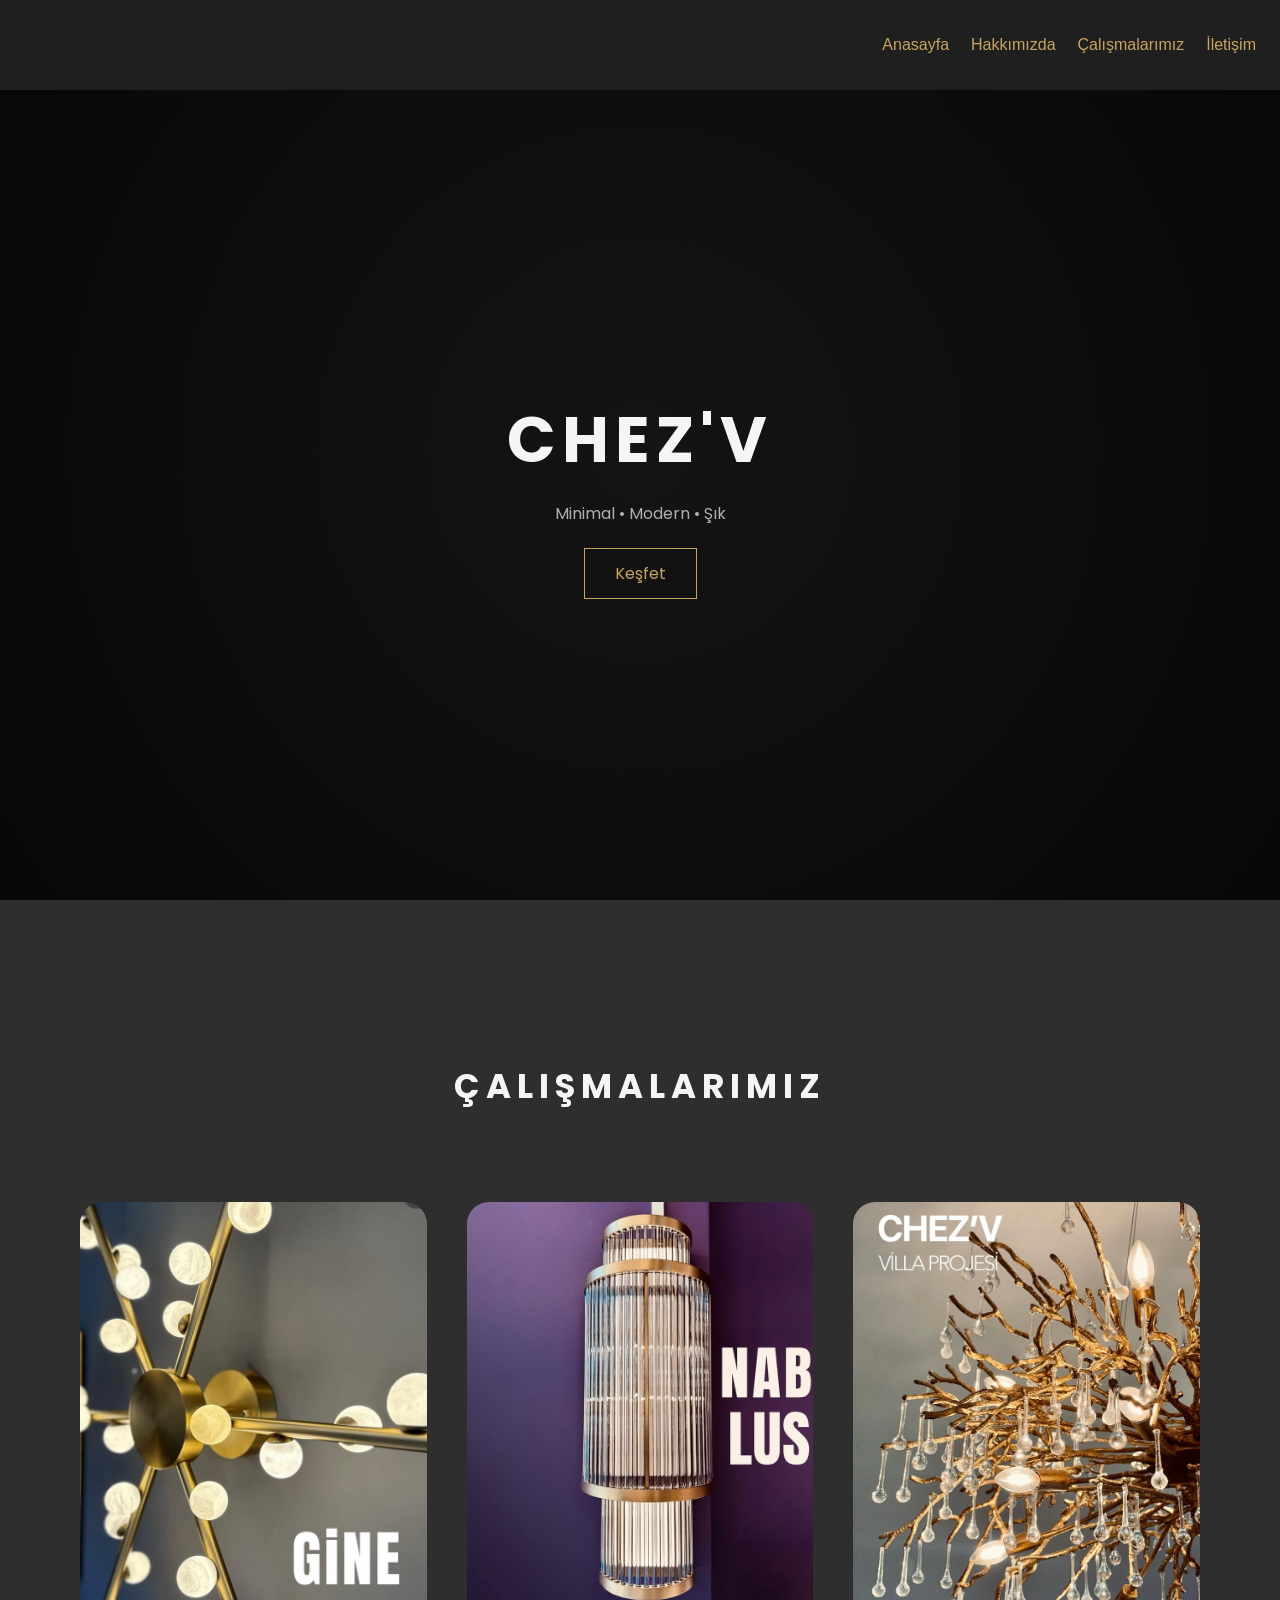
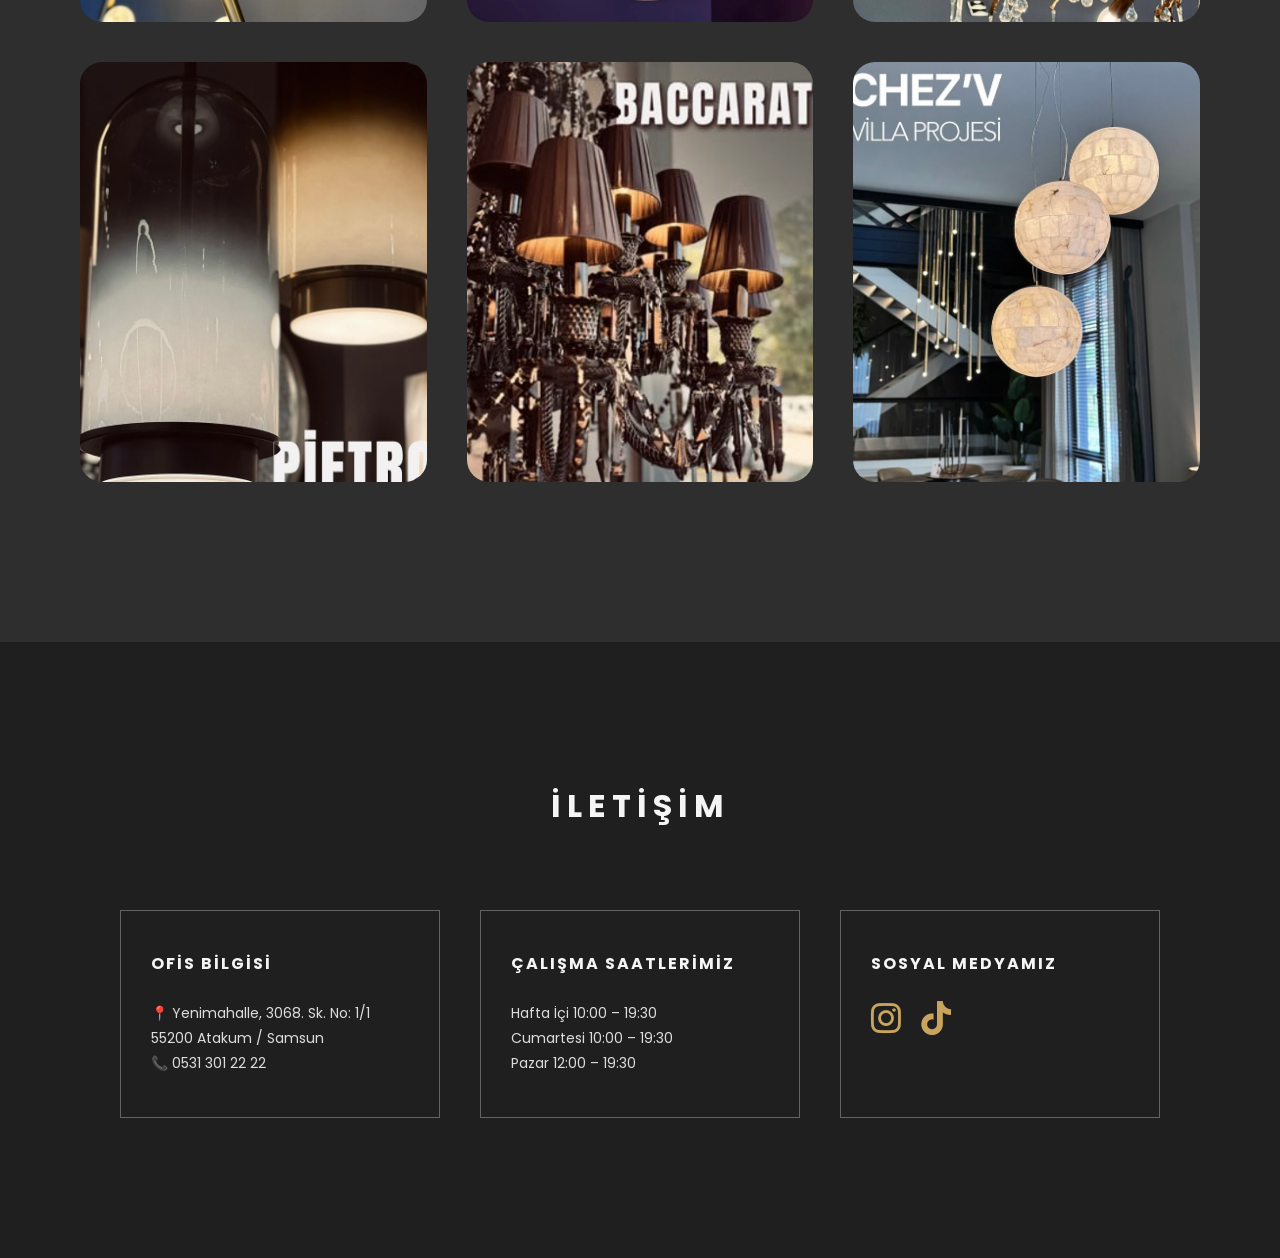
==== commit 1e458bad: "Update index.html" ====
--- a/index.html
+++ b/index.html
@@ -1,68 +1,9 @@
 <!DOCTYPE html>
 <html lang="tr">
 <head>
- <section class="hero" id="home">
-
-<div class="hero-bg">
-  <div class="bg-slide active" style="background-image:url('images/bg1.jpg')"></div>
-  <div class="bg-slide" style="background-image:url('images/bg2.jpg')"></div>
-  <div class="bg-slide" style="background-image:url('images/bg3.jpg')"></div>
-  <div class="bg-slide" style="background-image:url('images/bg4.jpg')"></div>
-  <div class="bg-slide" style="background-image:url('images/bg5.jpg')"></div>
-  <div class="bg-slide" style="background-image:url('images/bg6.jpg')"></div>
-  <div class="bg-slide" style="background-image:url('images/bg7.jpg')"></div>
-  <div class="bg-slide" style="background-image:url('images/bg8.jpg')"></div>
-  <div class="bg-slide" style="background-image:url('images/bg9.jpg')"></div>
-</div>
-
-  <!-- KARARTI -->
-  <div class="hero-overlay"></div>
-
-<section class="hero" id="home">
-
-  <!-- KAYAN ARKAPLAN -->
-  <div class="hero-bg">
-    <div class="bg-slide active"></div>
-    <div class="bg-slide"></div>
-    <div class="bg-slide"></div>
-    <div class="bg-slide"></div>
-    <div class="bg-slide"></div>
-    <div class="bg-slide"></div>
-    <div class="bg-slide"></div>
-    <div class="bg-slide"></div>
-    <div class="bg-slide"></div>
-  </div>
-
-  <!-- KARARTI -->
-  <div class="hero-overlay"></div>
-
-  <!-- SABİT YAZI -->
-  <div class="hero-content">
-    <h1>CHEZV</h1>
-    <p>Minimal • Modern • Şık</p>
-    <a href="#products" class="btn">Keşfet</a>
-  </div>
-
-</section>
-
-<!-- ✅ EN ALTA (</body> öncesi) -->
-<script>
-document.addEventListener("DOMContentLoaded", function () {
-  const slides = document.querySelectorAll(".bg-slide");
-  let index = 0;
-
-  if (slides.length === 0) return;
-
-  setInterval(function () {
-    slides[index].classList.remove("active");
-    index = (index + 1) % slides.length;
-    slides[index].classList.add("active");
-  }, 2000);
-});
-</script>
-  </div>
-
-</section>
+  <meta charset="UTF-8" />
+  <title>CHEZV Aydınlatma</title>
+  <meta name="viewport" content="width=device-width, initial-scale=1.0" />
 
   <!-- Font -->
   <link href="https://fonts.googleapis.com/css2?family=Poppins:wght@300;400;600&display=swap" rel="stylesheet">
@@ -84,8 +25,6 @@
 
 <!-- HEADER -->
 <header class="header">
-  
-
   <nav class="menu">
     <a href="#home">Anasayfa</a>
     <a href="#about">Hakkımızda</a>
@@ -94,11 +33,36 @@
   </nav>
 </header>
 
-<!-- HERO / HOME -->
-<section id="home" class="hero">
+<!-- HERO -->
+<section class="hero" id="home">
 
+  <!-- KAYAN ARKAPLAN -->
+  <div class="hero-bg">
+    <div class="bg-slide active" style="background-image:url('images/bg1.jpg')"></div>
+    <div class="bg-slide" style="background-image:url('images/bg2.jpg')"></div>
+    <div class="bg-slide" style="background-image:url('images/bg3.jpg')"></div>
+    <div class="bg-slide" style="background-image:url('images/bg4.jpg')"></div>
+    <div class="bg-slide" style="background-image:url('images/bg5.jpg')"></div>
+    <div class="bg-slide" style="background-image:url('images/bg6.jpg')"></div>
+    <div class="bg-slide" style="background-image:url('images/bg7.jpg')"></div>
+    <div class="bg-slide" style="background-image:url('images/bg8.jpg')"></div>
+    <div class="bg-slide" style="background-image:url('images/bg9.jpg')"></div>
+  </div>
+
+  <!-- KARARTI -->
+  <div class="hero-overlay"></div>
+
+  <!-- SABİT YAZI -->
+  <div class="hero-content">
+    <h1>CHEZ'V</h1>
+    <p>Minimal • Modern • Şık</p>
+    <a href="#products" class="btn">Keşfet</a>
+  </div>
 
 </section>
+
+<!-- (Opsiyonel) HAKKIMIZDA alanın yoksa sorun değil; menü linki boşa gitmesin diye boş blok -->
+<section id="about" style="height:1px;"></section>
 
 <!-- ÇALIŞMALARIMIZ -->
 <section id="products" class="products-area">
@@ -150,14 +114,23 @@
   </div>
 </section>
 
-<!-- JS -->
+<!-- ✅ TEK JS BLOĞU (hepsi burada) -->
 <script>
-  // Video hover ile ses aç/kapat
-  const video = document.getElementById('aboutVideo');
-  video.addEventListener('mouseenter', () => video.muted = false);
-  video.addEventListener('mouseleave', () => video.muted = true);
+document.addEventListener("DOMContentLoaded", function () {
 
-  // Lightbox
+  // ===== HERO SLIDER =====
+  const slides = document.querySelectorAll(".bg-slide");
+  let index = 0;
+
+  if (slides.length > 0) {
+    setInterval(function () {
+      slides[index].classList.remove("active");
+      index = (index + 1) % slides.length;
+      slides[index].classList.add("active");
+    }, 2000);
+  }
+
+  // ===== LIGHTBOX =====
   const items = document.querySelectorAll('.product-item img');
   const lightbox = document.getElementById('lightbox');
   const lightboxImg = document.getElementById('lightboxImg');
@@ -171,20 +144,28 @@
     });
   });
 
-  closeBtn.addEventListener('click', () => {
-    lightbox.classList.remove('active');
+  if (closeBtn) {
+    closeBtn.addEventListener('click', () => lightbox.classList.remove('active'));
+  }
+
+  if (lightbox) {
+    lightbox.addEventListener('click', (e) => {
+      if (e.target === lightbox) lightbox.classList.remove('active');
+    });
+  }
+
+  document.addEventListener('keydown', (e) => {
+    if (e.key === 'Escape' && lightbox) lightbox.classList.remove('active');
   });
 
-  // Dışarı tıklayınca kapat
-  lightbox.addEventListener('click', (e) => {
-    if (e.target === lightbox) lightbox.classList.remove('active');
-  });
+  // ===== aboutVideo (sayfanda yoksa hata vermesin) =====
+  const video = document.getElementById('aboutVideo');
+  if (video) {
+    video.addEventListener('mouseenter', () => video.muted = false);
+    video.addEventListener('mouseleave', () => video.muted = true);
+  }
 
-  // ESC ile kapat
-  document.addEventListener('keydown', (e) => {
-    if (e.key === 'Escape') lightbox.classList.remove('active');
-  });
- <script src="script.js"></script>
+});
 </script>
 
 </body>
--- a/style.css
+++ b/style.css
@@ -562,3 +562,58 @@
 @media(max-width:768px){
   .hero-content h1{ font-size:36px; }
 }
+html, body{
+  margin:0;
+  padding:0;
+  overflow-x:hidden;
+}
+
+/* HERO SLIDER */
+.hero{
+  position:relative;
+  width:100%;
+  height:100vh;
+  overflow:hidden;
+}
+
+.hero-bg{
+  position:absolute;
+  inset:0;
+  z-index:0;
+}
+
+.bg-slide{
+  position:absolute;
+  inset:0;
+  opacity:0;
+  background-size:cover;
+  background-position:center;
+  transition:opacity 1s ease-in-out;
+}
+
+.bg-slide.active{
+  opacity:1;
+}
+
+.hero-overlay{
+  position:absolute;
+  inset:0;
+  background:rgba(0,0,0,0.55);
+  z-index:1;
+}
+
+.hero-content{
+  position:relative;
+  z-index:2;
+  height:100%;
+  display:flex;
+  flex-direction:column;
+  justify-content:center;
+  align-items:center;
+  text-align:center;
+}
+
+/* Mobil */
+@media(max-width:768px){
+  .hero-content h1{ font-size:36px; }
+}
